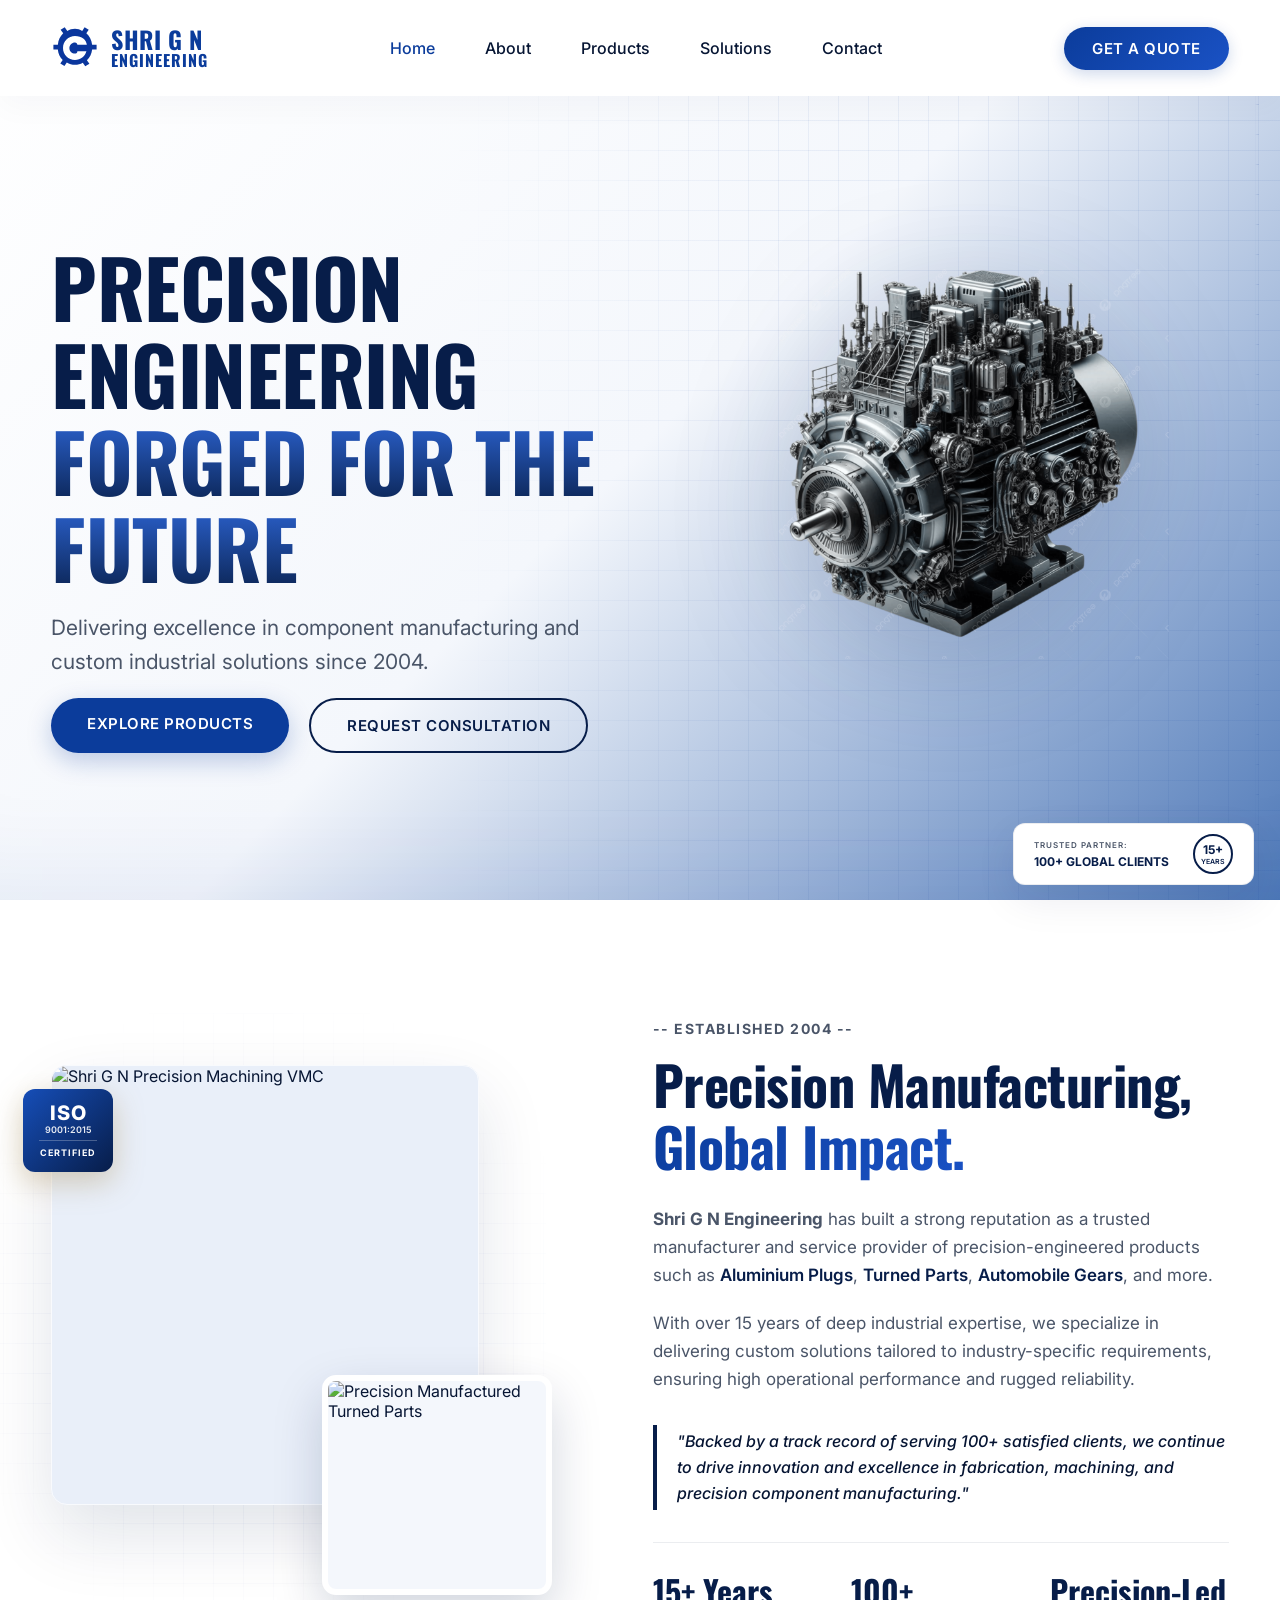
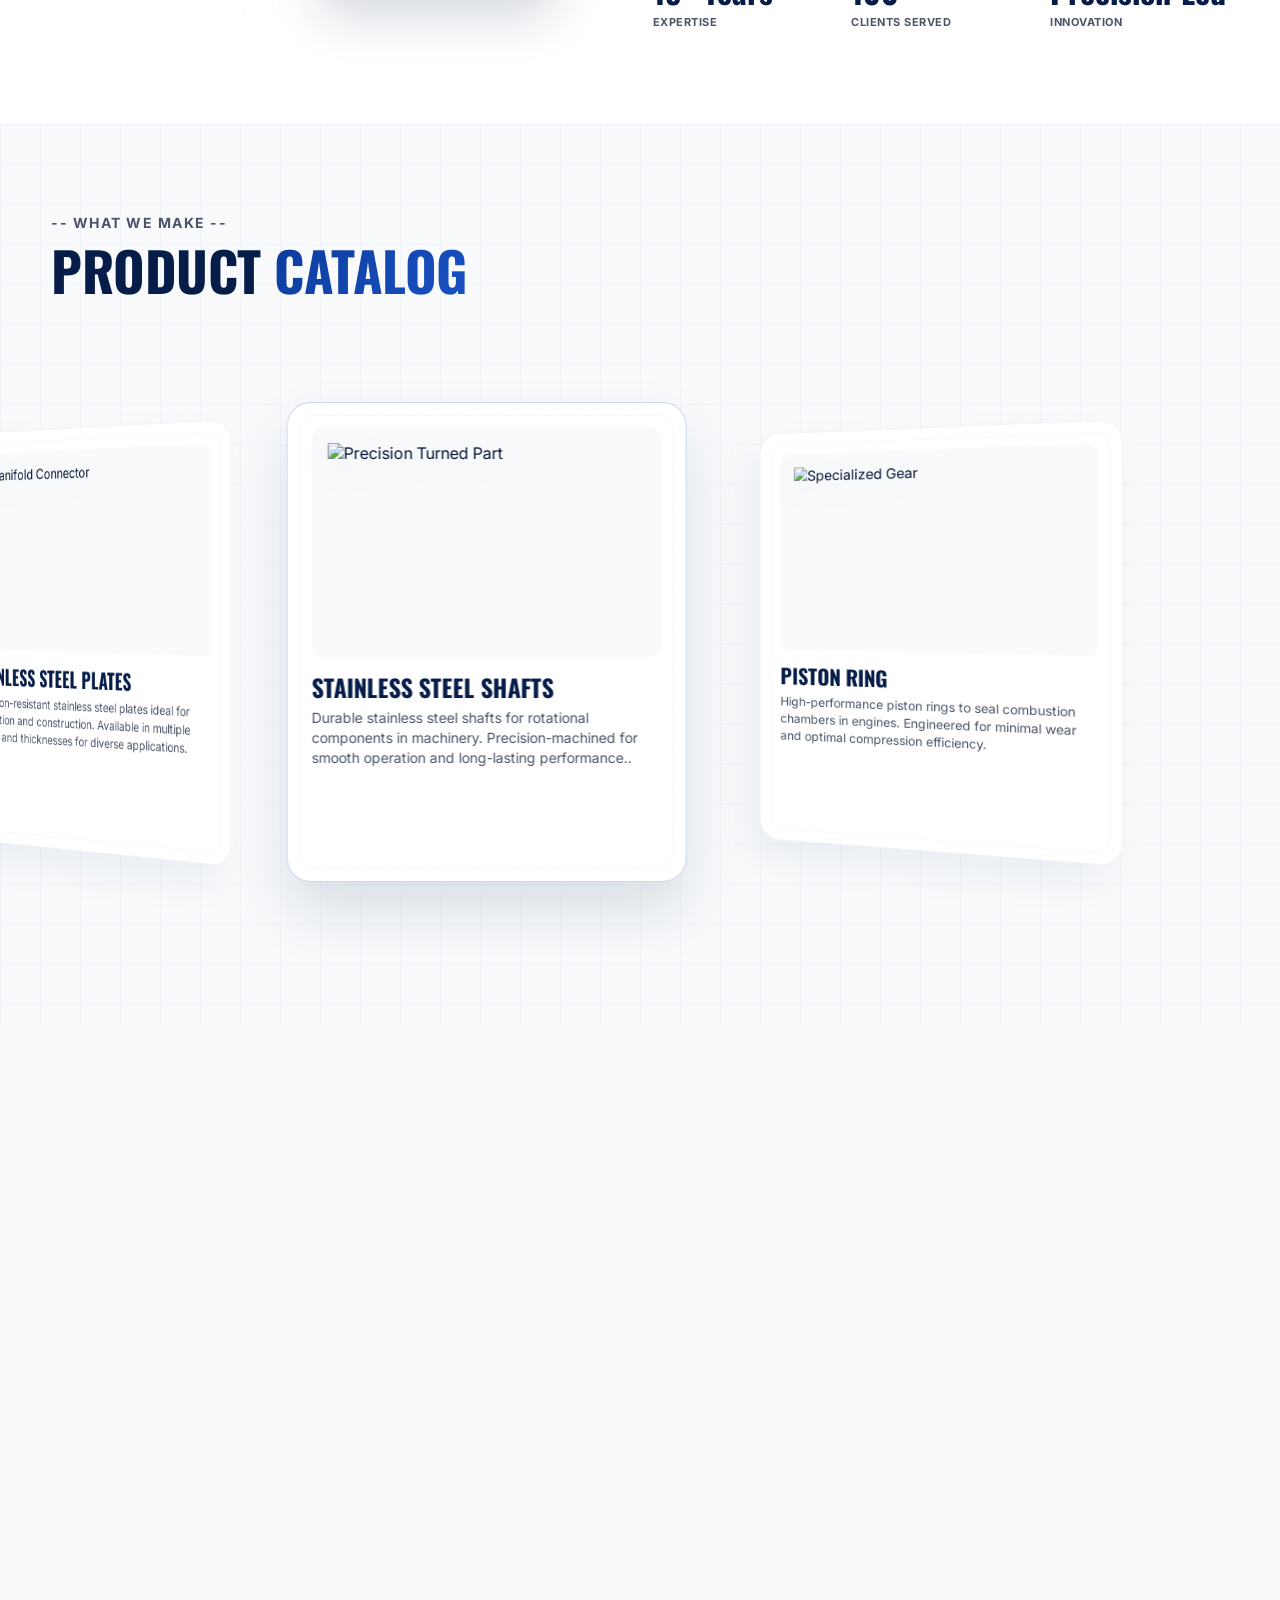
==== index.html @ 71841e55 "First Commit" ====
<!DOCTYPE html>
<html lang="en">
<head>
    <meta charset="UTF-8">
    <meta name="viewport" content="width=device-width, initial-scale=1.0">
    <title>Shri G N Engineering - Hero Section</title>
    <link rel="preconnect" href="https://fonts.googleapis.com">
    <link rel="preconnect" href="https://fonts.gstatic.com" crossorigin>
    <link href="https://fonts.googleapis.com/css2?family=Inter:wght@400;500;600&family=Oswald:wght@700&display=swap" rel="stylesheet">
    <link rel="stylesheet" href="css/style.css">
</head>
<body>

    <header class="navbar">
        <div class="logo-container">
            <svg class="logo-icon" viewBox="0 0 100 100" fill="none" xmlns="http://www.w3.org/2000/svg">
                <path d="M50 10C55.3 10 60.5 11.6 65 14.5L70 7L78.6 12L73.6 19.5C80.2 25.5 84.5 33.7 85.7 43H95V53H85.7C84.8 61.8 80.9 69.7 74.8 75.7L80 83L71.4 88L66.2 80.7C61.4 83.5 55.8 85 50 85C43.8 85 37.9 83.3 32.9 80.2L28 87.5L19.4 82.5L24.3 75.2C18.5 69.3 14.9 61.5 14.3 53H5V43H14.3C15.2 33.9 19.1 25.7 25.4 19.5L20 12L28.6 7L34 14.5C38.7 11.6 44.2 10 50 10ZM50 25C36.2 25 25 36.2 25 50C25 63.8 36.2 75 50 75C61.5 75 71.1 67.2 73.8 56.7H55C55 59.5 52.8 61.7 50 61.7C43.5 61.7 38.3 56.5 38.3 50C38.3 43.5 43.5 38.3 50 38.3C52.8 38.3 55 40.5 55 43.3H74.7C73.4 33 64.6 25 50 25Z" fill="#0A369D"/>
            </svg>
            <div class="logo-text">
                <span class="company-name">SHRI G N</span>
                <span class="company-sub">ENGINEERING</span>
            </div>
        </div>
        <nav class="nav-links">
            <a href="#" class="active">Home</a>
            <a href="#">About</a>
            <a href="#">Products</a>
            <a href="#">Solutions</a>
            <a href="#">Contact</a>
        </nav>
        <a href="#" class="btn-quote">GET A QUOTE</a>
    </header>

    <main class="hero-container">
        <div class="blueprint-bg"></div>

        <div class="hero-content">
            <div class="hero-text-block">
                <h1 class="hero-title">PRECISION ENGINEERING <span>FORGED FOR THE FUTURE</span></h1>
                <p class="hero-subtitle">Delivering excellence in component manufacturing and custom industrial solutions since 2004.</p>
                
                <div class="cta-group">
                    <a href="#" class="btn-primary">EXPLORE PRODUCTS</a>
                    <a href="#" class="btn-secondary">REQUEST CONSULTATION</a>
                </div>
            </div>

            <div class="hero-image-block">
               <div class="blueprint-grid-layer"></div>
               <img src="img/hero3.png" alt="Precision Engineering Component" class="component-img">
            </div>
        </div>

        <div class="trust-badge">
            <div class="badge-text">
                <span class="badge-label">TRUSTED PARTNER:</span>
                <span class="badge-headline">100+ GLOBAL CLIENTS</span>
            </div>
            <div class="badge-seal">
                <span class="years-num">15+</span>
                <span class="years-label">YEARS</span>
            </div>
        </div>
    </main>

<!-- ==========================About Section===================================== -->

    <section id="about" class="about-section">
    <div class="about-container">
        
        <div class="about-image-column">
            <div class="about-blueprint-trace"></div>
            
            <div class="main-about-frame">
                <img src="img/about-main.jpg" alt="Shri G N Precision Machining VMC" class="about-img-primary">
                
                <div class="iso-gold-badge">
                    <div class="iso-seal">
                        <span class="iso-title">ISO</span>
                        <span class="iso-spec">9001:2015</span>
                    </div>
                    <p class="iso-status">CERTIFIED</p>
                </div>
            </div>
            
            <div class="secondary-about-frame">
                <img src="img/about2.jpg" alt="Precision Manufactured Turned Parts" class="about-img-secondary">
            </div>
        </div>

        <div class="about-text-column">
            <span class="about-pre-heading">-- ESTABLISHED 2004 --</span>
            
            <h2 class="about-heading">
                Precision Manufacturing, <br><span>Global Impact.</span>
            </h2>
            
            <p class="about-paragraph">
                <strong>Shri G N Engineering</strong> has built a strong reputation as a trusted manufacturer and service provider of precision-engineered products such as <span class="highlight-text">Aluminium Plugs</span>, <span class="highlight-text">Turned Parts</span>, <span class="highlight-text">Automobile Gears</span>, and more.
            </p>
            
            <p class="about-paragraph">
                With over 15 years of deep industrial expertise, we specialize in delivering custom solutions tailored to industry-specific requirements, ensuring high operational performance and rugged reliability.
            </p>
            
            <div class="about-quote-box">
                <p>"Backed by a track record of serving 100+ satisfied clients, we continue to drive innovation and excellence in fabrication, machining, and precision component manufacturing."</p>
            </div>
            
            <div class="about-metrics-grid">
                <div class="metric-item">
                    <span class="metric-number">15+ Years</span>
                    <span class="metric-label">EXPERTISE</span>
                </div>
                <div class="metric-item">
                    <span class="metric-number">100+</span>
                    <span class="metric-label">CLIENTS SERVED</span>
                </div>
                <div class="metric-item">
                    <span class="metric-number">Precision-Led</span>
                    <span class="metric-label">INNOVATION</span>
                </div>
            </div>
        </div>

    </div>
</section>

<!-- =======================product Section============================= -->
<section id="products" class="products-scroll-wrapper">
    <div class="products-header-container">
        <span class="prod-pre-heading">-- WHAT WE MAKE --</span>
        <h2 class="prod-main-heading">PRODUCT <span>CATALOG</span></h2>
    </div>

    <div class="sticky-viewport">
        <div class="products-bg-blueprint"></div>

        <div class="horizontal-scroll-track">
            
            <div class="product-3d-card active-focus">
                <div class="card-inner-frame">
                    <div class="blueprint-spec-lines"></div>
                    <div class="product-image-box">
                        <img src="img/industrial-nuts.jpg" alt="Aluminium Plug">
                    </div>
                    <div class="product-info-box">
                        <h3>INDUSTRIAL NUTS</h3>
                        <p class="product-desc">High-strength industrial nuts designed for secure fastening in heavy machinery and construction applications. Available in various sizes and materials for optimal performance.</p>
                    </div>
                </div>
            </div>

            <div class="product-3d-card">
                <div class="card-inner-frame">
                    <div class="blueprint-spec-lines"></div>
                    <div class="product-image-box">
                        <img src="img/TCV.png" alt="Turned Valve Seat">
                    </div>
                    <div class="product-info-box">
                        <h3>THROTTLING CONTROL</h3>
                        <p class="product-desc">Precision-engineered hydraulic valves for accurate flow control in industrial systems. Ensures efficient throttling and reliable operation under high pressure.</p>
                      
                    </div>
                </div>
            </div>

            <div class="product-3d-card">
                <div class="card-inner-frame">
                    <div class="blueprint-spec-lines"></div>
                    <div class="product-image-box">
                        <img src="img/solenoid-valve.png" alt="Automobile Gears">
                    </div>
                    <div class="product-info-box">
                        <h3>SOlENOID VALVE</h3>
                        <p class="product-desc">Electrically operated solenoid valves for automated control of fluid flow. Compact design with fast response time for various industrial automation needs.</p>
                     
                    </div>
                </div>
            </div>

            <div class="product-3d-card">
                <div class="card-inner-frame">
                    <div class="blueprint-spec-lines"></div>
                    <div class="product-image-box">
                        <img src="imG/stainless-steel.webp" alt="Manifold Connector">
                    </div>
                    <div class="product-info-box">
                        <h3>STAINLESS STEEL PLATES</h3>
                        <p class="product-desc">Corrosion-resistant stainless steel plates ideal for fabrication and construction. Available in multiple grades and thicknesses for diverse applications.</p>
                      
                    </div>
                </div>
            </div>

            <div class="product-3d-card">
                <div class="card-inner-frame">
                    <div class="blueprint-spec-lines"></div>
                    <div class="product-image-box">
                        <img src="imG/stainless-steel-shafts.png" alt="Precision Turned Part">
                    </div>
                    <div class="product-info-box">
                        <h3>STAINLESS STEEL SHAFTS</h3>
                        <p class="product-desc">Durable stainless steel shafts for rotational components in machinery. Precision-machined for smooth operation and long-lasting performance..</p>
                        
                    </div>
                </div>
            </div>

            <div class="product-3d-card">
                <div class="card-inner-frame">
                    <div class="blueprint-spec-lines"></div>
                    <div class="product-image-box">
                        <img src="imG/piston-piston-ring.png" alt="Specialized Gear">
                    </div>
                    <div class="product-info-box">
                        <h3>PISTON RING</h3>
                        <p class="product-desc">High-performance piston rings to seal combustion chambers in engines. Engineered for minimal wear and optimal compression efficiency.</p>
                       
                    </div>
                </div>
            </div>

        </div>

    </div>
  
</section>



<script src="js/script.js"></script>
</body>
</html>
---- css/style.css ----
/* --- Global Resets & Variablen --- */
:root {
    --primary-blue: #0B3C9B;
    --hover-blue: #164eb8;
    --dark-navy: #071D49;
    --text-main: #061533;
    --text-muted: #4A5568;
    --bg-white: #FFFFFF;
    --bg-navbar: #d7d5d5;
    --hero-tint: #F8FAFC; /* Added faint color for hero container separation */
    --grid-line: rgba(11, 60, 155, 0.05);
}

* {
    margin: 0;
    padding: 0;
    box-sizing: border-box;
}

body {
    font-family: 'Inter', sans-serif;
    background-color: var(--bg-white);
    color: var(--text-main);
    overflow-x: hidden;
    -webkit-font-smoothing: antialiased;
}

/* --- Navigation Bar --- */
.navbar {
    display: flex;
    justify-content: space-between;
    align-items: center;
    padding: 24px 4%; 
    background-color: var(--bg-white);
    position: fixed;

    top: 0;
    left: 0;
    width: 100%;
    z-index: 1000; 

    transition: all 0.4s cubic-bezier(0.25, 1, 0.5, 1);
    box-shadow: 0 10px 30px rgba(7, 29, 73, 0.03); 
}


/* NEW: The Glassmorphic look that triggers automatically on scroll */
.navbar.scrolled {
    padding: 14px 4%; 
    background-color: rgba(255, 255, 255, 0.75); 
    backdrop-filter: blur(12px) saturate(180%); 
    -webkit-backdrop-filter: blur(12px) saturate(180%); 
    border-bottom: 1px solid rgba(7, 29, 73, 0.07); 
    box-shadow: 0 10px 40px rgba(7, 29, 73, 0.08); 
}

.logo-container {
    display: flex;
    align-items: center;
    gap: 12px;
}

.logo-icon {
    width: 48px;
    height: 48px;
}

.logo-text {
    display: flex;
    flex-direction: column;
    font-family: 'Oswald', sans-serif;
    line-height: 1.1;
}

.company-name {
    font-size: 24px;
    font-weight: 700;
    color: var(--primary-blue);
    letter-spacing: 0.5px;
}

.company-sub {
    font-size: 16px;
    font-weight: 700;
    color: var(--primary-blue);
    letter-spacing: 1px;
}

.nav-links {
    display: flex;
    gap: 50px;
}

.nav-links a {
    text-decoration: none;
    color: var(--text-main);
    font-weight: 500;
    font-size: 16px;
    transition: color 0.2s ease;

}

.nav-links a:hover, .nav-links a.active {
    color: var(--primary-blue);
}

.btn-quote {
    background: linear-gradient(135deg, var(--primary-blue) 0%, #1A52C5 100%);
    color: white;
    text-decoration: none;
    padding: 12px 28px;
    border-radius: 25px;
    font-weight: 600;
    font-size: 15px;
    letter-spacing: 0.5px;
    box-shadow: 0 4px 15px rgba(11, 60, 155, 0.2);
    transition: all 0.3s ease;
}

.btn-quote:hover {
    transform: translateY(-2px);
    box-shadow: 0 6px 20px rgba(11, 60, 155, 0.3);
}

/* ================================================================================== */


/* --- Hero Layout Container Correction --- */
.hero-container {
    position: relative;
    min-height: 100vh;
    display: flex;
    align-items: center;
    /* CHANGED: Added top padding equal to the navbar's height so your text content doesn't get hidden behind it */
    padding: 96px 3% 80px 4%;
    
    background: linear-gradient(135deg, 
        #FFFFFF 0%,     
        #F4F7FC 50%,    
        #05419bb3 100%,
        #0b2853f3 100%     
    );
    
    box-shadow: inset 0 -120px 100px -100px rgba(11, 60, 155, 0.08); 
  
}
.blueprint-bg {
    position: absolute;
    top: 0;
    right: 0;
    width: 65%; /* Increased grid structure reach from the right side */
    height: 100%;
    background-size: 30px 30px;
    background-image: 
        linear-gradient(to right, rgba(11, 60, 155, 0.06) 1px, transparent 1px),
        linear-gradient(to bottom, rgba(11, 60, 155, 0.06) 1px, transparent 1px);
    mask-image: linear-gradient(to left, rgba(0,0,0,1) 60%, rgba(0,0,0,0) 100%);
    -webkit-mask-image: linear-gradient(to left, rgba(0,0,0,1) 60%, rgba(0,0,0,0) 100%);
    z-index: 1;
}

.hero-content {
    display: grid;
    grid-template-columns: 1.15fr 0.85fr;
    align-items: center;
    gap: 20px;
    width: 100%;
    position: relative;
    z-index: 2;
}

/* --- Left Side Text Content Styles --- */
.hero-text-block {
    max-width: 1100px;
}

.hero-title {
    font-family: 'Oswald', sans-serif;
    font-size: 80px; 
    font-weight: 700;
    line-height: 1.09;
    color: var(--dark-navy);
     margin-top: 80px;
    letter-spacing: -0.5px;
}

/* Gradient effect span for H1 styling */
.hero-title span {
    background: linear-gradient(180deg, #295dc5 20%, #061b41 100%);
    -webkit-background-clip: text;
    -webkit-text-fill-color: transparent;
    background-clip: text;
}

.hero-subtitle {
    font-size: 21px;
    line-height: 1.6;
    color: var(--text-muted);
    margin-top: 20px;
     margin-bottom: 20px;
    max-width: 560px;
}

.cta-group {
    display: flex;
    gap: 20px;
}

.btn-primary {
    background-color: var(--primary-blue);
    color: white;
    text-decoration: none;
    padding: 16px 36px;
    border-radius: 30px;
    font-weight: 600;
    font-size: 15px;
    letter-spacing: 0.5px;
    box-shadow: 0 8px 25px rgba(11, 60, 155, 0.25);
    transition: all 0.2s ease;
}

.btn-primary:hover {
    background-color: var(--hover-blue);
    transform: translateY(-2px);
}

.btn-secondary {
    background-color: transparent;
    color: var(--dark-navy);
    text-decoration: none;
    padding: 16px 36px;
    border: 2px solid var(--dark-navy);
    border-radius: 30px;
    font-weight: 600;
    font-size: 15px;
    letter-spacing: 0.5px;
    transition: all 0.2s ease;
}

.btn-secondary:hover {
    background-color: var(--dark-navy);
    color: white;
}

/* --- Hero Image Block Context --- */
.hero-image-block {
    position: relative;
    display: flex;
    justify-content: center;
    align-items: center;
    width: 90%;
    height: 100%;
}

/* --- The Technical Grid Behind The Image --- */
.blueprint-grid-layer {
    position: absolute;
    top: -15%; 
    right: -15%;
    width: 1%; /* Increased grid size dimension from the right */
    height: 130%;
    z-index: 1;
    
    background-size: 30px 30px;
    background-image: 
        linear-gradient(to right, rgba(11, 60, 155, 0.11) 1px, transparent 1px),
        linear-gradient(to bottom, rgba(11, 60, 155, 0.11) 1px, transparent 1px);
        
    mask-image: linear-gradient(to left, rgba(0, 0, 0, 1) 35%, rgba(0, 0, 0, 0) 100%);
    -webkit-mask-image: linear-gradient(to left, rgba(0, 0, 0, 1) 35%, rgba(0, 0, 0, 0) 100%);
    
    pointer-events: none;
}

/* --- The Component Image Sitting on Top --- */
.component-img {
    position: relative;
    z-index: 2; 
    max-width: 90%; /* Increased overall physical size of image component */
    height: auto;
    object-fit: contain;
    filter: drop-shadow(0 25px 60px rgba(7, 29, 73, 0.18)); /* Enhanced elevation shadow */
   
    animation: floatingEngine 6s ease-in-out infinite;
}

/* --- Floating Keyframe Definition --- */
/* --- Floating Keyframe Definition --- */
@keyframes floatingEngine {
    0% {
        /* Pushes the baseline down slightly (Adjust 25px up or down as needed) */
        transform: translateY(25px); 
        filter: drop-shadow(0 25px 60px rgba(7, 29, 73, 0.18));
    }
    50% {
        /* Subtracts 15px from your new baseline to perfectly maintain the float distance */
        transform: translateY(10px); 
        filter: drop-shadow(0 40px 70px rgba(7, 29, 73, 0.25)); 
    }
    100% {
        /* Returns seamlessly back to your lowered baseline */
        transform: translateY(25px);
        filter: drop-shadow(0 25px 60px rgba(7, 29, 73, 0.18));
    }
}

/* --- Floating Bottom Trust Card --- */
.trust-badge {
    position: absolute;
    bottom: 15px;
    right: 2%; /* Adjusted to match layout baseline padding */
    background-color: var(--bg-white);
    border: 1px solid rgba(7, 29, 73, 0.08);
    border-radius: 12px;
    padding: 10px 20px;
    display: flex;
    align-items: center;
    gap: 24px;
    box-shadow: 0 15px 40px rgba(7, 29, 73, 0.08);
    z-index: 3;
}

.badge-text {
    display: flex;
    flex-direction: column;
}

.badge-label {
    font-size: 8px;
    font-weight: 600;
    color: var(--text-muted);
    letter-spacing: 1px;
}

.badge-headline {
    font-size: 12px;
    font-weight: 700;
    color: var(--dark-navy);
    margin-top: 4px;
}

.badge-seal {
    border: 2px solid var(--dark-navy);
    border-radius: 50%;
    width: 40px;
    height: 40px;
    display: flex;
    flex-direction: column;
    justify-content: center;
    align-items: center;
    line-height: 1;
}

.years-num {
    font-size: 12px;
    font-weight: 700;
    color: var(--dark-navy);
}

.years-label {
    font-size: 7px;
    font-weight: 600;
    color: var(--dark-navy);
    margin-top: 2px;
}

/* --- Responsive Adjustments for Mobile & Tablets --- */
@media (max-width: 1140px) {
    .hero-title {
        font-size: 58px;
    }
}

@media (max-width: 1024px) {
    .hero-content {
        grid-template-columns: 1fr;
        text-align: center;
        gap: 60px;
    }
    .blueprint-bg {
        width: 100%;
        mask-image: radial-gradient(circle, rgba(0,0,0,0.4) 0%, rgba(0,0,0,0) 70%);
    }
    .blueprint-grid-layer {
        width: 100%;
        right: 0;
        mask-image: radial-gradient(circle, rgba(0,0,0,0.4) 0%, rgba(0,0,0,0) 70%);
        -webkit-mask-image: radial-gradient(circle, rgba(0,0,0,0.4) 0%, rgba(0,0,0,0) 70%);
    }
    .hero-text-block {
        margin: 0 auto;
    }
    .hero-subtitle {
        margin: 0 auto 40px auto;
    }
    .cta-group {
        justify-content: center;
    }
    .trust-badge {
        position: relative;
        right: auto;
        bottom: auto;
        margin: 40px auto 0 auto;
        width: max-content;
    }
    .navbar {
        flex-direction: column;
        gap: 20px;
    }
}

@media (max-width: 600px) {
    .hero-title {
        font-size: 42px;
    }
    .cta-group {
        flex-direction: column;
        width: 100%;
    }
    .btn-primary, .btn-secondary {
        width: 100%;
        text-align: center;
    }
}

/* ================================================================================== */
/* --- About Us Section Styles --- */
/* ================================================================================== */

.about-section {
    position: relative;
    width: 100%;
    padding: 120px 0;
    background-color: var(--bg-white);
    overflow: hidden;
}

.about-container {
    display: grid;
    grid-template-columns: 0.95fr 1.05fr; /* Split layout balancing text vs image cluster */
    align-items: center;
    gap: 80px;
    max-width: 1400px;
    margin: 0 auto;
    padding: 0 4%;
}

/* --- Left Column Layout: Images --- */
.about-image-column {
    position: relative;
    width: 100%;
    height: 520px; /* Locks bounding grid box dimensions */
    display: flex;
    align-items: flex-start;
}

/* Background Wireframe Element behind images */
.about-blueprint-trace {
    position: absolute;
    top: -10%;
    left: -15%;
    width: 110%;
    height: 120%;
    background-size: 30px 30px;
    background-image: 
        linear-gradient(to right, rgba(11, 60, 155, 0.04) 1px, transparent 1px),
        linear-gradient(to bottom, rgba(11, 60, 155, 0.04) 1px, transparent 1px);
    mask-image: radial-gradient(circle at center, rgba(0,0,0,1) 40%, rgba(0,0,0,0) 80%);
    -webkit-mask-image: radial-gradient(circle at center, rgba(0,0,0,1) 40%, rgba(0,0,0,0) 80%);
    z-index: 1;
    pointer-events: none;
}

/* Primary Main Image Frame */
.main-about-frame {
    position: relative;
    width: 82%;
    height: 440px;
    border-radius: 16px;
    overflow: visible; /* Allows badge to clip cleanly outward */
    box-shadow: 0 30px 70px rgba(7, 29, 73, 0.12);
    z-index: 3;
    background-color: #E9EFF9;
}

.about-img-primary {
    width: 100%;
    height: 100%;
    object-fit: cover;
    border-radius: 16px;
    border: 1px solid rgba(255, 255, 255, 0.7);
    display: block;
}

/* Secondary Overlapping Small Frame */
.secondary-about-frame {
    position: absolute;
    bottom: -10px;
    right: 4%;
    width: 44%;
    height: 220px;
    border-radius: 14px;
    background-color: #F4F7FC;
    box-shadow: 0 20px 50px rgba(7, 29, 73, 0.18);
    border: 6px solid var(--bg-white); /* White premium spacing margin ring border */
    z-index: 4;
    transition: transform 0.4s ease;
}

.secondary-about-frame:hover {
    transform: translateY(-5px);
}

.about-img-secondary {
    width: 100%;
    height: 100%;
    object-fit: cover;
    border-radius: 8px;
    display: block;
}

/* Floating Gold ISO Badge Style */
.iso-gold-badge {
    position: absolute;
    top: 24px;
    left: -28px; /* Clips outside left image border edge */
    background: linear-gradient(135deg, var(--hover-blue) 0%, var(--dark-navy) 100%); /* Metallic industrial gold setup */
    color: white;
    padding: 14px 16px;
    border-radius: 12px;
    box-shadow: 0 10px 30px rgba(158, 125, 59, 0.35);
    text-align: center;
    z-index: 5;
    min-width: 90px;
}

.iso-seal {
    display: flex;
    flex-direction: column;
    align-items: center;
    line-height: 1;
    border-bottom: 1px solid rgba(255, 255, 255, 0.25);
    padding-bottom: 6px;
    margin-bottom: 6px;
}

.iso-title {
    font-size: 20px;
    font-weight: 800;
    letter-spacing: 1px;
}

.iso-spec {
    font-size: 9px;
    font-weight: 600;
    margin-top: 2px;
    opacity: 0.9;
}

.iso-status {
    font-size: 9px;
    font-weight: 700;
    letter-spacing: 1px;
}

/* --- Right Column Layout: Text Content --- */
.about-text-column {
    position: relative;
    z-index: 2;
}

.about-pre-heading {
    display: block;
    font-size: 14px;
    font-weight: 700;
    color: var(--text-muted);
    letter-spacing: 1.5px;
    text-transform: uppercase;
    margin-bottom: 16px;
}

.about-heading {
    font-family: 'Oswald', sans-serif;
    font-size: 54px;
    font-weight: 700;
    line-height: 1.15;
    color: var(--dark-navy);
    margin-bottom: 28px;
    letter-spacing: -0.5px;
}

.about-heading span {
    background: linear-gradient(135deg, var(--primary-blue) 0%, #1A52C5 100%);
    -webkit-background-clip: text;
    -webkit-text-fill-color: transparent;
    background-clip: text;
}

.about-paragraph {
    font-size: 17px;
    line-height: 1.65;
    color: var(--text-muted);
    margin-bottom: 20px;
}

.highlight-text {
    color: var(--dark-navy);
    font-weight: 600;
}

/* Accent Left-Border Quote Box */
.about-quote-box {
    border-left: 4px solid var(--dark-navy); /* Matching gold vertical accent slash lines */
    padding: 4px 0 4px 20px;
    margin: 32px 0;
    max-width: 620px;
}

.about-quote-box p {
    font-size: 16px;
    font-style: italic;
    line-height: 1.6;
    color: var(--text-main);
    font-weight: 500;
}

/* Lower Metric Cards Row */
.about-metrics-grid {
    display: grid;
    grid-template-columns: repeat(3, 1fr);
    gap: 20px;
    border-top: 1px solid rgba(7, 29, 73, 0.08);
    padding-top: 32px;
    margin-top: 12px;
}

.metric-item {
    display: flex;
    flex-direction: column;
}

.metric-number {
    font-family: 'Oswald', sans-serif;
    font-size: 32px;
    font-weight: 700;
    color: var(--dark-navy);
    line-height: 1;
}

.metric-label {
    font-size: 11px;
    font-weight: 700;
    color: var(--text-muted);
    letter-spacing: 0.5px;
    margin-top: 8px;
}

/* --- Responsive Layout for Tablets/Mobile Devices --- */
@media (max-width: 1024px) {
    .about-section {
        padding: 80px 0;
    }
    
    .about-container {
        grid-template-columns: 1fr; /* Collapses into stack column track */
        gap: 60px;
    }
    
    .about-image-column {
        height: 460px;
        max-width: 600px;
        margin: 0 auto;
    }
    
    .main-about-frame {
        height: 380px;
    }
    
    .secondary-about-frame {
        height: 180px;
        bottom: 0;
    }
    
    .about-heading {
        font-size: 44px;
    }
    
    .about-quote-box {
        max-width: 100%;
    }
}

@media (max-width: 600px) {
    .about-image-column {
        height: 340px;
    }
    
    .main-about-frame {
        height: 280px;
        width: 85%;
    }
    
    .secondary-about-frame {
        height: 130px;
        width: 46%;
    }
    
    .iso-gold-badge {
        left: -10px;
        padding: 8px 10px;
        min-width: 75px;
    }
    
    .iso-title { font-size: 16px; }
    
    .about-heading {
        font-size: 34px;
    }
    
    .about-metrics-grid {
        grid-template-columns: 1fr; /* Metric text items go single line list stacked */
        gap: 24px;
    }
}


/* ================================================================================== */
/* --- 3D Panoramic Products Section (FIXED HEADING, TAIL & BUTTON) --- */
/* ================================================================================== */

.products-scroll-wrapper {
    position: relative;
    width: 100%;
    height: 250vh; /* Controlled length for smooth horizontal slide */
    background-color: #F8FAFC;
    margin-top: -25px;
    padding-bottom: 60px; /* Space for bottom button */
    display: flex;
    flex-direction: column;
}

/* Sticky viewport handles the unified vertical screen lock */
.sticky-viewport {
    position: sticky;
    top: 0;
    width: 100%;
    height: 100vh;
    display: flex;
    align-items: center; /* FIXED: Automatically centers track vertically */
    overflow: hidden;
    perspective: 1200px;
}

/* Header Container stays fixed in place while cards glide underneath */
.products-header-container {
    position: absolute;
    top: 10vh;
    left: 4%;
    z-index: 10;
    pointer-events: none;
}

.prod-pre-heading {
    display: block;
    font-size: 14px;
    font-weight: 700;
    color: var(--text-muted);
    letter-spacing: 1.5px;
    text-transform: uppercase;
    margin-bottom: 8px; /* Balanced spacing */
}

.prod-main-heading {
    font-family: 'Oswald', sans-serif;
    font-size: 54px;
    font-weight: 700;
    line-height: 1.15;
    color: var(--dark-navy);
    margin-bottom: 8px; /* Balanced spacing */
    letter-spacing: -0.5px;
}

.prod-main-heading span {
    background: linear-gradient(135deg, var(--primary-blue) 0%, #1A52C5 100%);
    -webkit-background-clip: text;
    -webkit-text-fill-color: transparent;
    background-clip: text;
}

.prod-sub-heading {
    font-size: 16px;
    color: var(--text-muted);
    line-height: 1.5;
    max-width: 600px; 
    font-weight: 400;
    opacity: 0.9;
    margin: 0; /* FIXED: Removed the 250px margin breakdown */
}

.products-bg-blueprint {
    position: absolute;
    inset: 0;
    background-size: 40px 40px;
    background-image: 
        linear-gradient(to right, rgba(11, 60, 155, 0.03) 1px, transparent 1px),
        linear-gradient(to bottom, rgba(11, 60, 155, 0.03) 1px, transparent 1px);
    z-index: 1;
    pointer-events: none;
}

/* Horizontal Track Setup */
.horizontal-scroll-track {
    display: flex;
    gap: 40px; 
    padding-left: 4%; 
    padding-right: 4%; 
    width: max-content;
    align-items: center;
    height: 520px;
    margin-top: 15vh; /* Shifts track beautifully below the sticky headers */
    z-index: 5;
    transform-style: preserve-3d;
}

/* Card Geometry Profiles */
.product-3d-card {
    position: relative;
    width: 400px; 
    height: 480px;
    flex-shrink: 0;
    background: #FFFFFF;
    border-radius: 24px;
    box-shadow: -15px 20px 45px rgba(7, 29, 73, 0.06);
    border: 1px solid rgba(7, 29, 73, 0.05);
    transform-style: preserve-3d;
    transform: rotateY(-20deg) scale(0.92) translateZ(-50px);
    transition: transform 0.4s cubic-bezier(0.25, 1, 0.5, 1), box-shadow 0.4s ease, border-color 0.4s ease;
    margin: 0; /* FIXED: Removed layout breaking margins */
}

.product-3d-card:hover,
.product-3d-card.active-focus {
    transform: rotateY(0deg) scale(1) translateZ(0px);
    box-shadow: 0 30px 60px rgba(7, 29, 73, 0.12);
    border-color: rgba(11, 60, 155, 0.2);
}

.card-inner-frame {
    position: relative;
    width: 100%;
    height: 100%;
    padding: 24px; 
    display: flex;
    flex-direction: column;
    justify-content: flex-start; 
    gap: 16px; 
    overflow: hidden;
}

.blueprint-spec-lines {
    position: absolute;
    inset: 12px;
    border: 1px dashed rgba(11, 60, 155, 0.06);
    border-radius: 14px;
    pointer-events: none;
    z-index: 1;
}

.product-image-box {
    width: 100%;
    height: 230px; 
    display: flex;
    justify-content: center;
    align-items: center;
    background-color: #F8FAFC; 
    border-radius: 12px;
    padding: 16px;
}

.product-image-box img {
    width: 100%;
    height: 100%;
    object-fit: contain; 
    filter: drop-shadow(0 10px 20px rgba(7, 29, 73, 0.06));
}

.product-info-box {
    display: flex;
    flex-direction: column;
}

.product-info-box h3 {
    font-family: 'Oswald', sans-serif;
    font-size: 24px;
    font-weight: 700;
    color: var(--dark-navy);
    line-height: 1.2;
    margin-bottom: 6px;
}

.product-desc {
    font-size: 14px;
    color: var(--text-muted);
    line-height: 1.45;
    margin: 0;
    display: -webkit-box;
    -webkit-line-clamp: 4;
    -webkit-box-orient: vertical;
    overflow: hidden;
    text-overflow: ellipsis;
}

/* --- NEW: Center View More Button Layout --- */
.products-footer-action {
    position: relative;
    width: 100%;
    display: flex;
    justify-content: center;
    align-items: center;
    z-index: 20;
    margin-top: 25; /* Pulls button upward inside viewport flow cleanly */
    padding-bottom: 40px;
}

.view-catalog-btn {
    display: inline-flex;
    align-items: center;
    gap: 10px;
    background: linear-gradient(135deg, var(--primary-blue) 0%, #1A52C5 100%);
    color: #FFFFFF;
    text-decoration: none;
    font-weight: 600;
    font-size: 15px;
    padding: 14px 32px;
    border-radius: 50px;
    box-shadow: 0 10px 25px rgba(11, 60, 155, 0.2);
    transition: transform 0.3s ease, box-shadow 0.3s ease;
}

.view-catalog-btn:hover {
    transform: translateY(-3px);
    box-shadow: 0 15px 30px rgba(11, 60, 155, 0.3);
    color: #FFFFFF;
}

.view-catalog-btn svg {
    transition: transform 0.3s ease;
}

.view-catalog-btn:hover svg {
    transform: translateX(4px); /* Arrows glides on hover */
}

/* --- Responsive Fallbacks --- */
@media (max-width: 1024px) {
    .products-scroll-wrapper { height: auto; padding: 60px 0; }
    .sticky-viewport { height: auto; overflow: visible; padding: 0; perspective: none; }
    .products-header-container { position: relative; top: auto; left: auto; padding: 0 4%; margin-bottom: 30px; }
    .prod-main-heading { font-size: 38px; }
    .prod-sub-heading { font-size: 14.5px; }
    .horizontal-scroll-track { 
        flex-direction: column; 
        width: 100%; 
        height: auto; 
        padding: 0 4%; 
        gap: 30px;
        margin-top: 0;
        transform: none !important;
    }
    .product-3d-card { 
        width: 100%; 
        max-width: 500px; 
        transform: none !important; 
    }
    .products-footer-action { margin-top: 40px; padding-bottom: 0; }
}
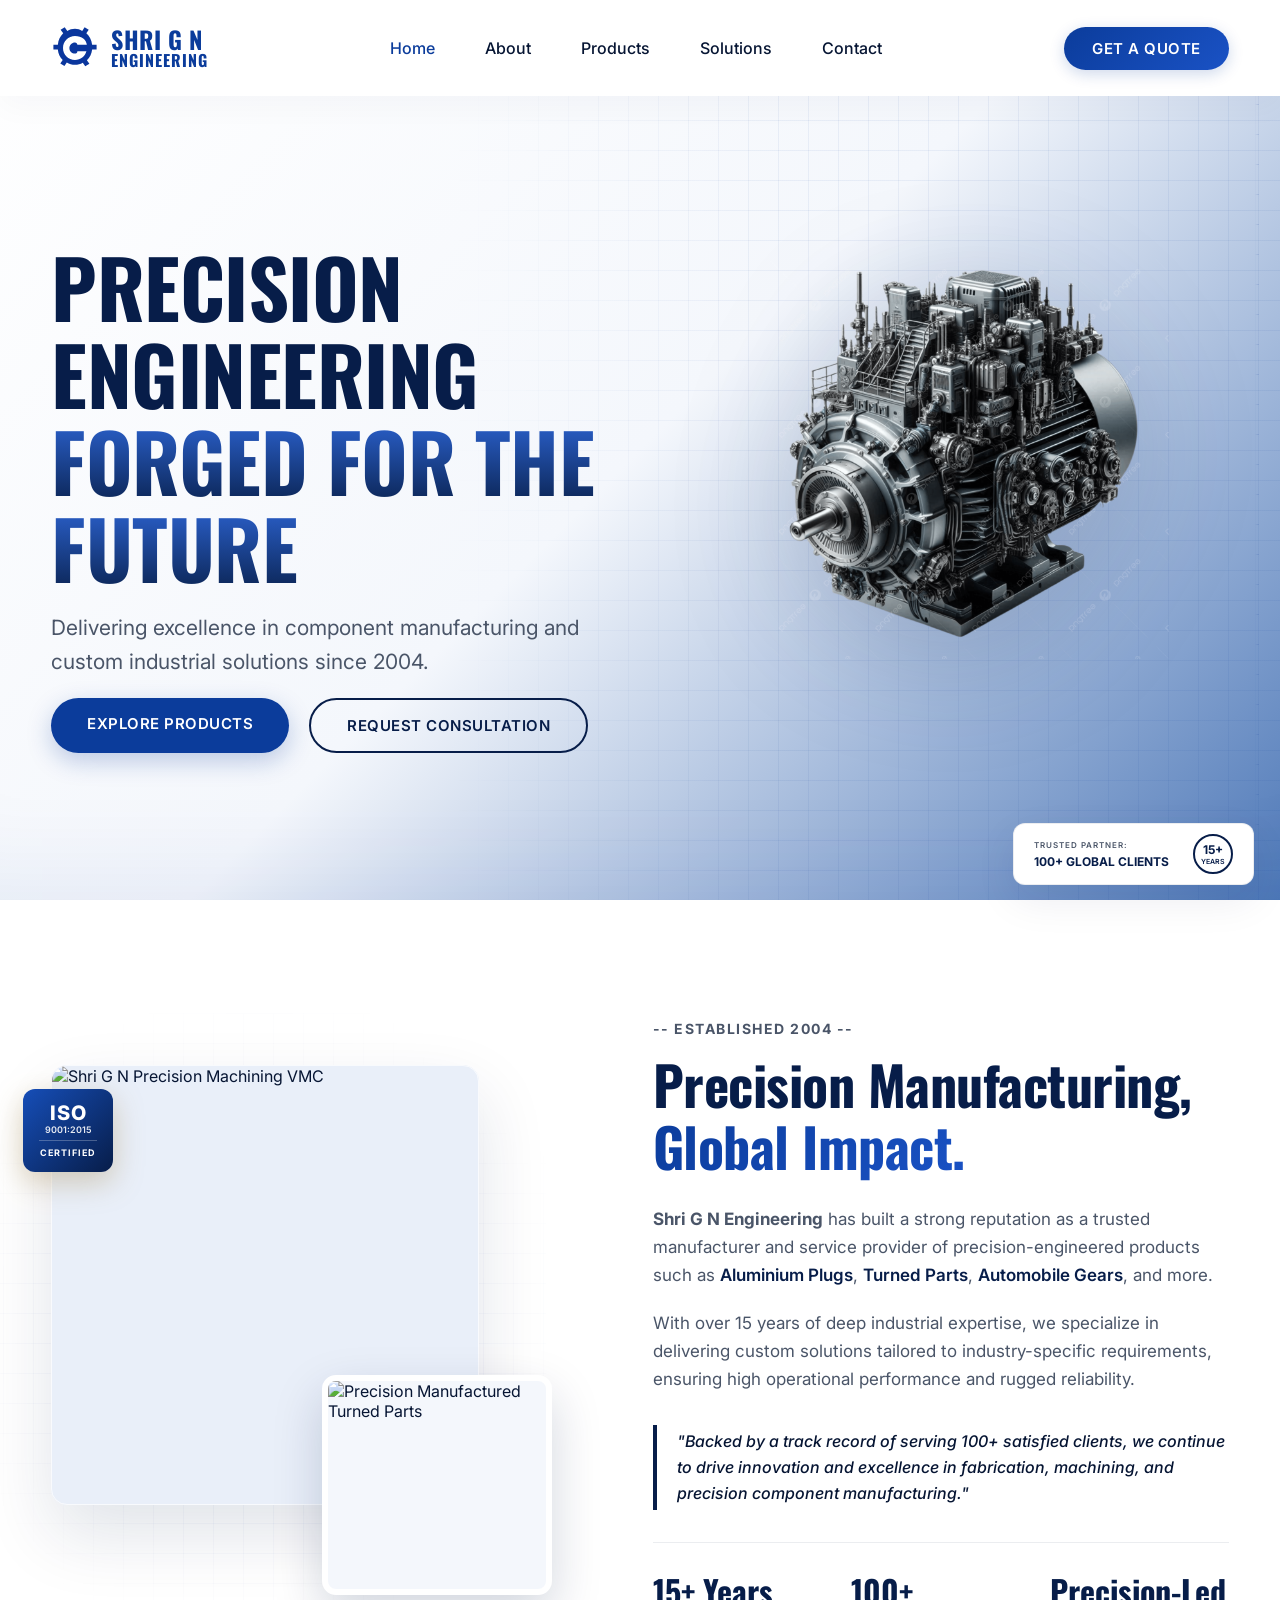
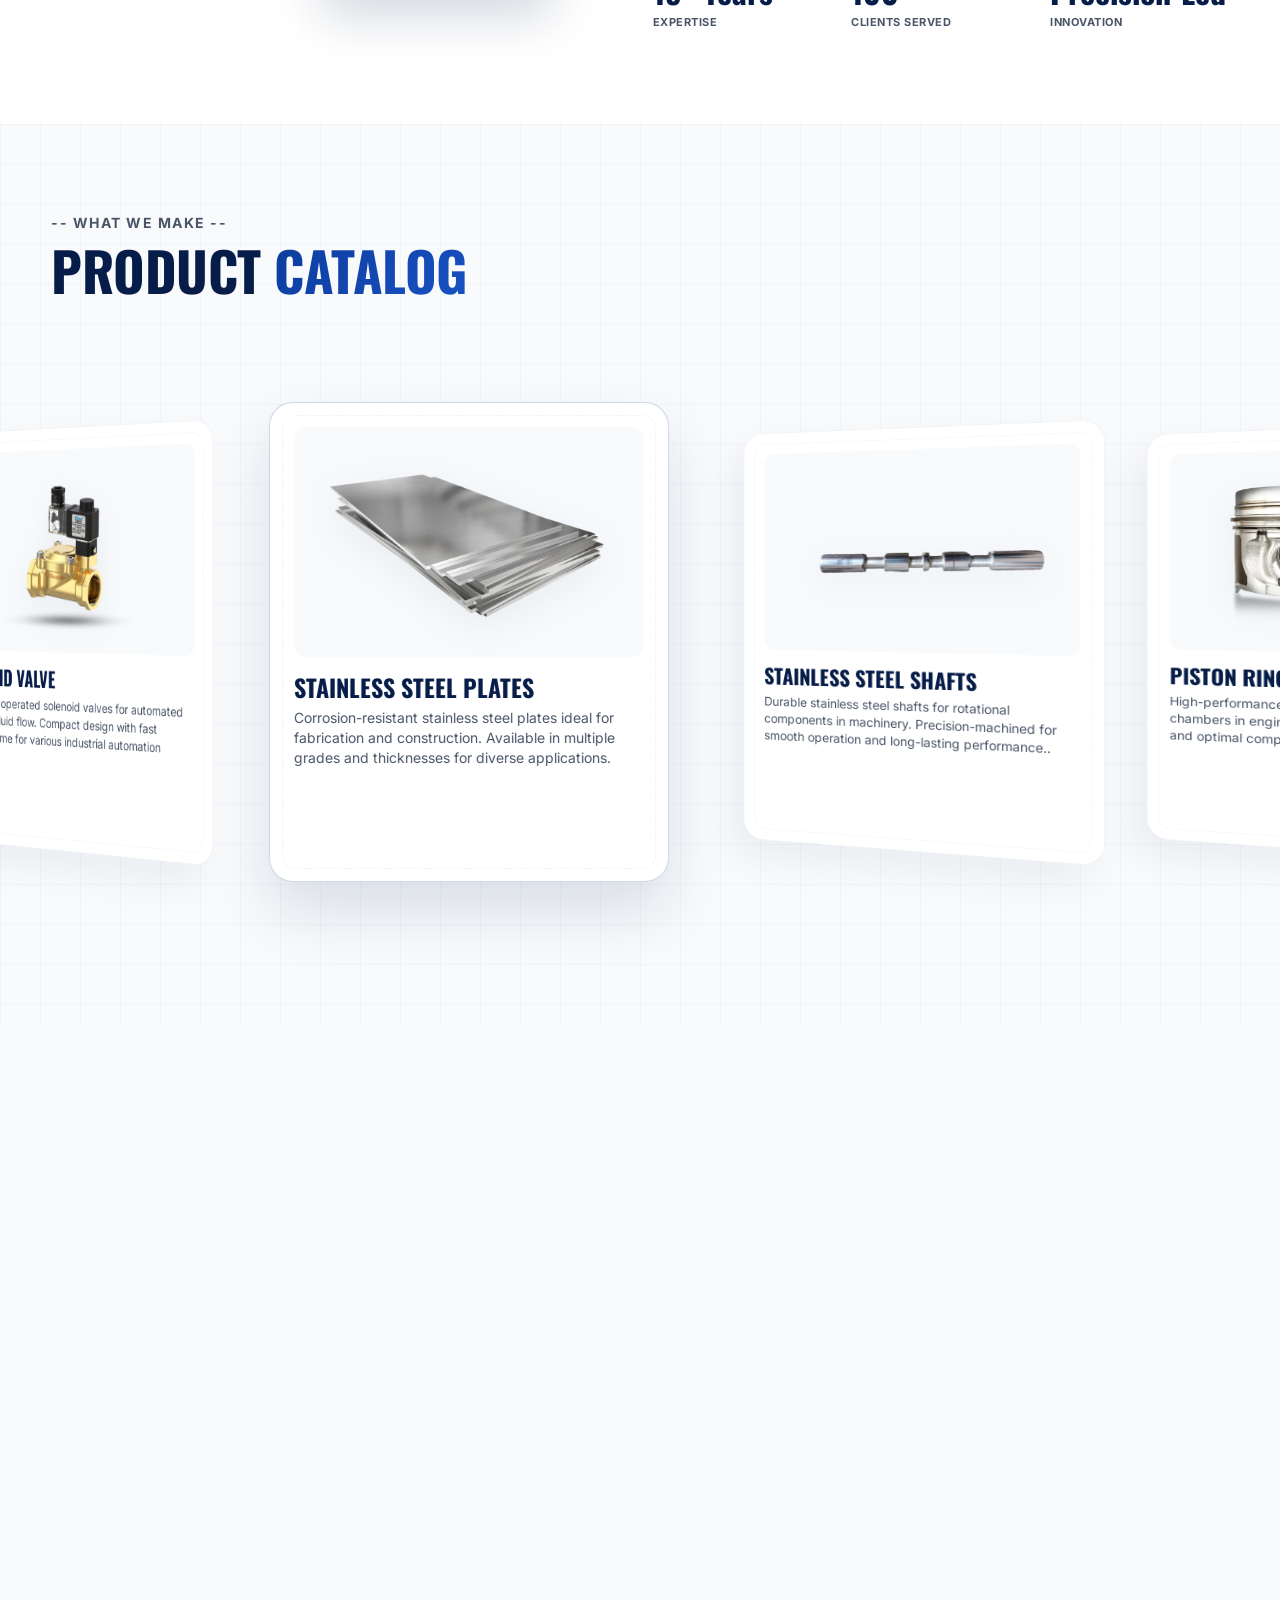
==== commit 35b5af73: "fixxed img folder name" ====
--- a/index.html
+++ b/index.html
@@ -183,7 +183,7 @@
                 <div class="card-inner-frame">
                     <div class="blueprint-spec-lines"></div>
                     <div class="product-image-box">
-                        <img src="imG/stainless-steel.webp" alt="Manifold Connector">
+                        <img src="img/stainless-steel.webp" alt="Manifold Connector">
                     </div>
                     <div class="product-info-box">
                         <h3>STAINLESS STEEL PLATES</h3>
@@ -197,7 +197,7 @@
                 <div class="card-inner-frame">
                     <div class="blueprint-spec-lines"></div>
                     <div class="product-image-box">
-                        <img src="imG/stainless-steel-shafts.png" alt="Precision Turned Part">
+                        <img src="img/stainless-steel-shafts.png" alt="Precision Turned Part">
                     </div>
                     <div class="product-info-box">
                         <h3>STAINLESS STEEL SHAFTS</h3>
@@ -211,7 +211,7 @@
                 <div class="card-inner-frame">
                     <div class="blueprint-spec-lines"></div>
                     <div class="product-image-box">
-                        <img src="imG/piston-piston-ring.png" alt="Specialized Gear">
+                        <img src="img/piston-piston-ring.png" alt="Specialized Gear">
                     </div>
                     <div class="product-info-box">
                         <h3>PISTON RING</h3>
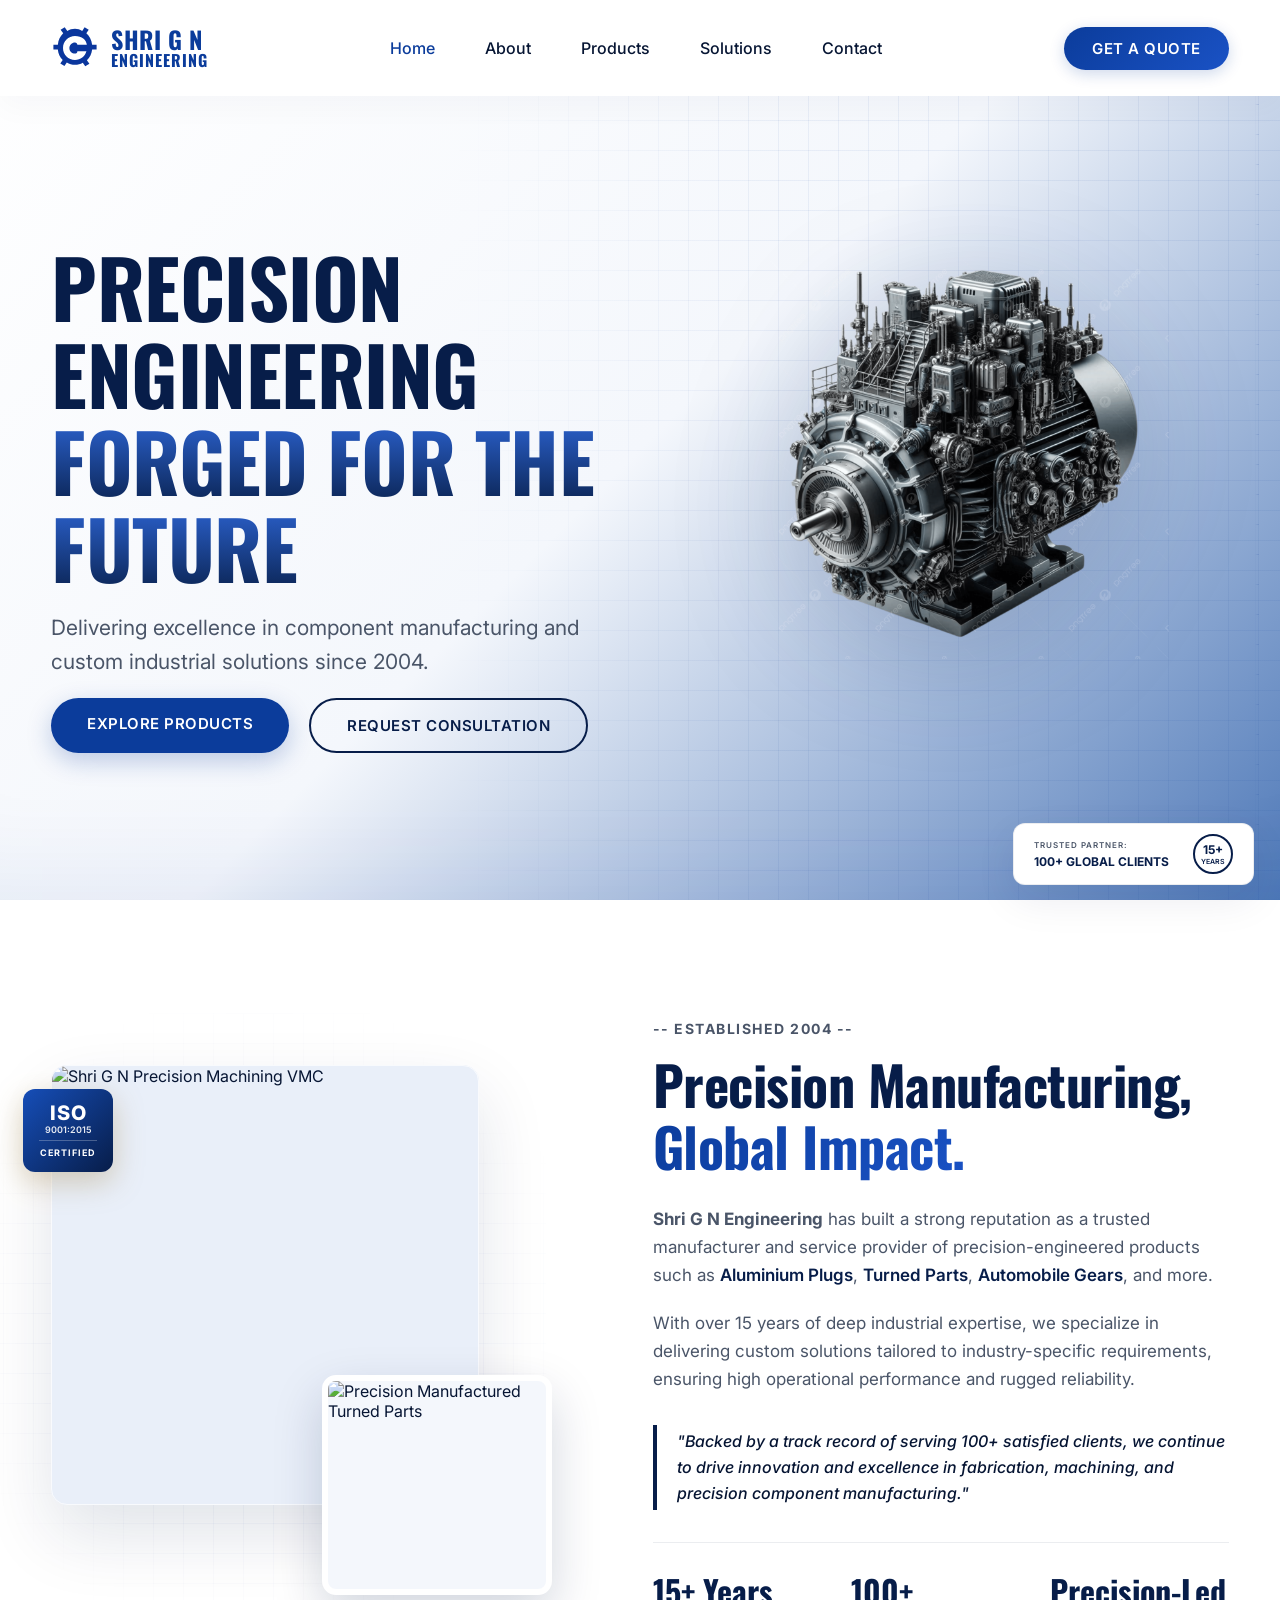
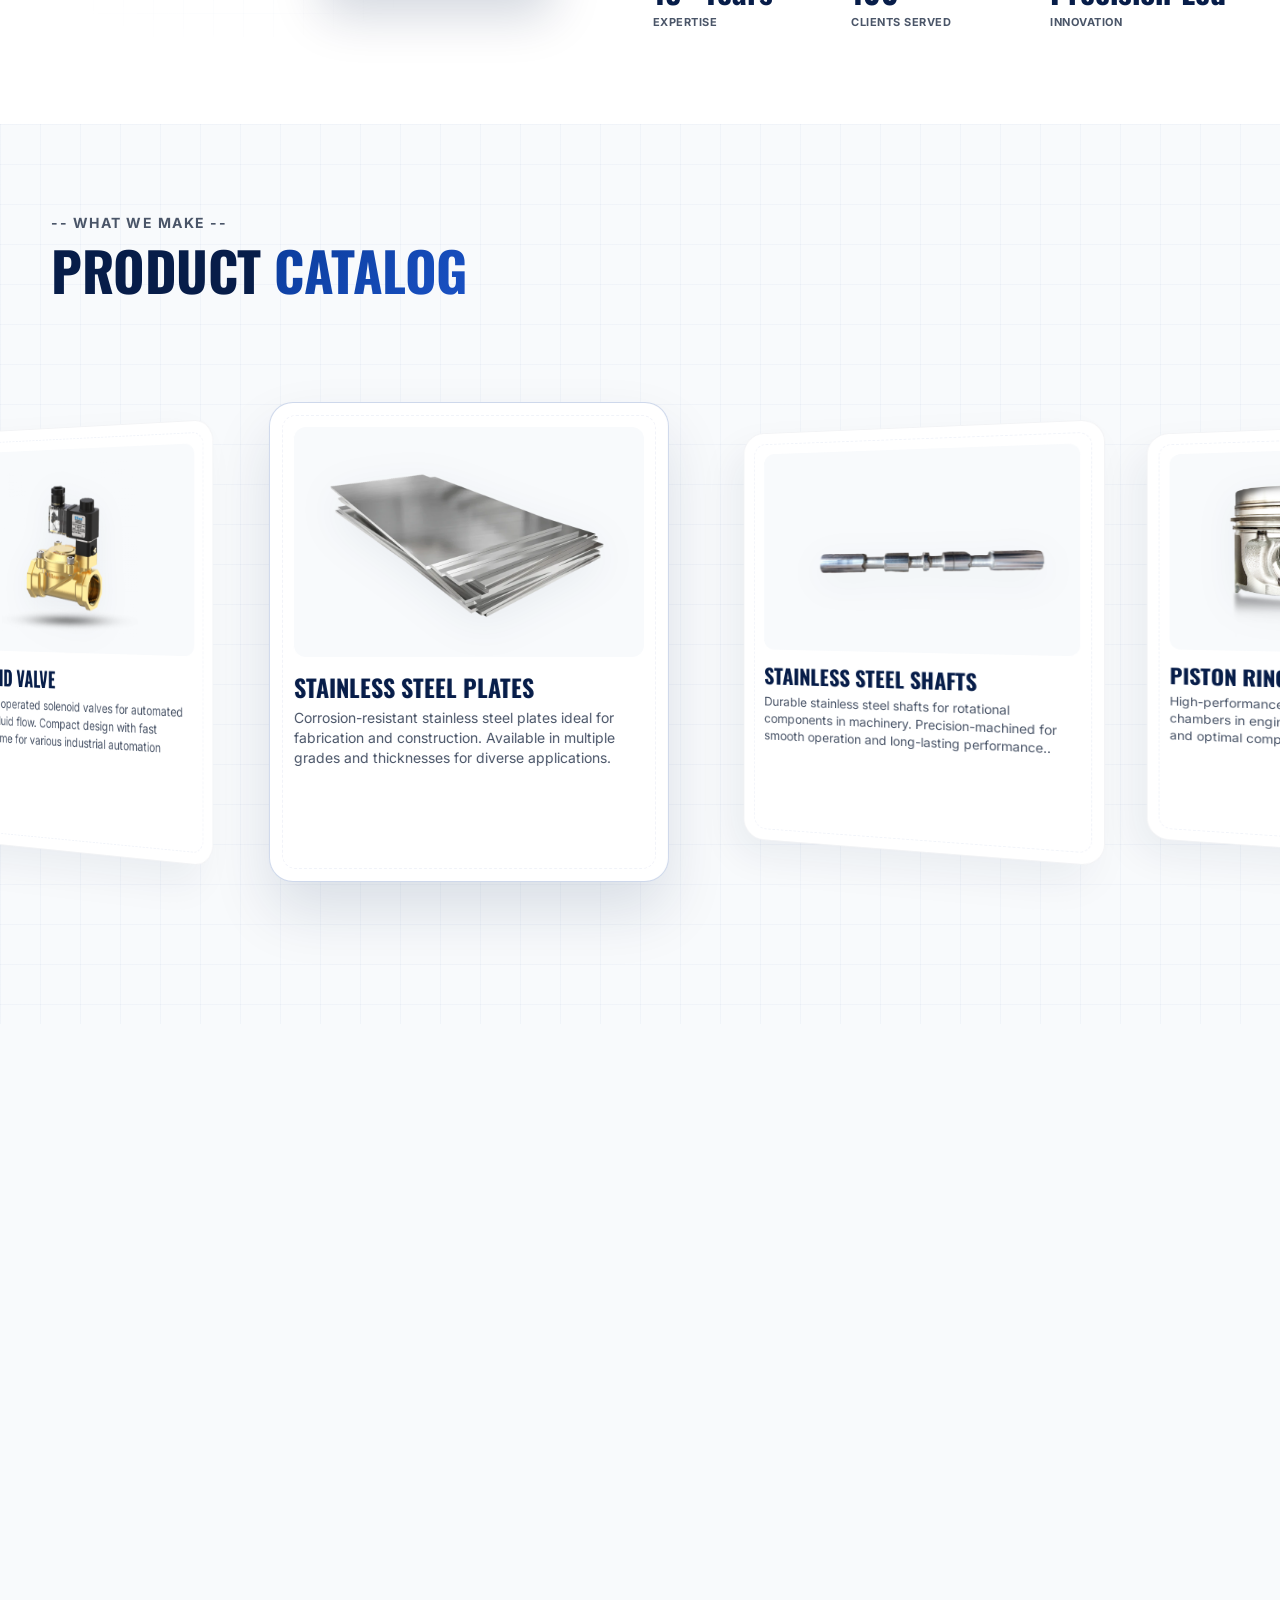
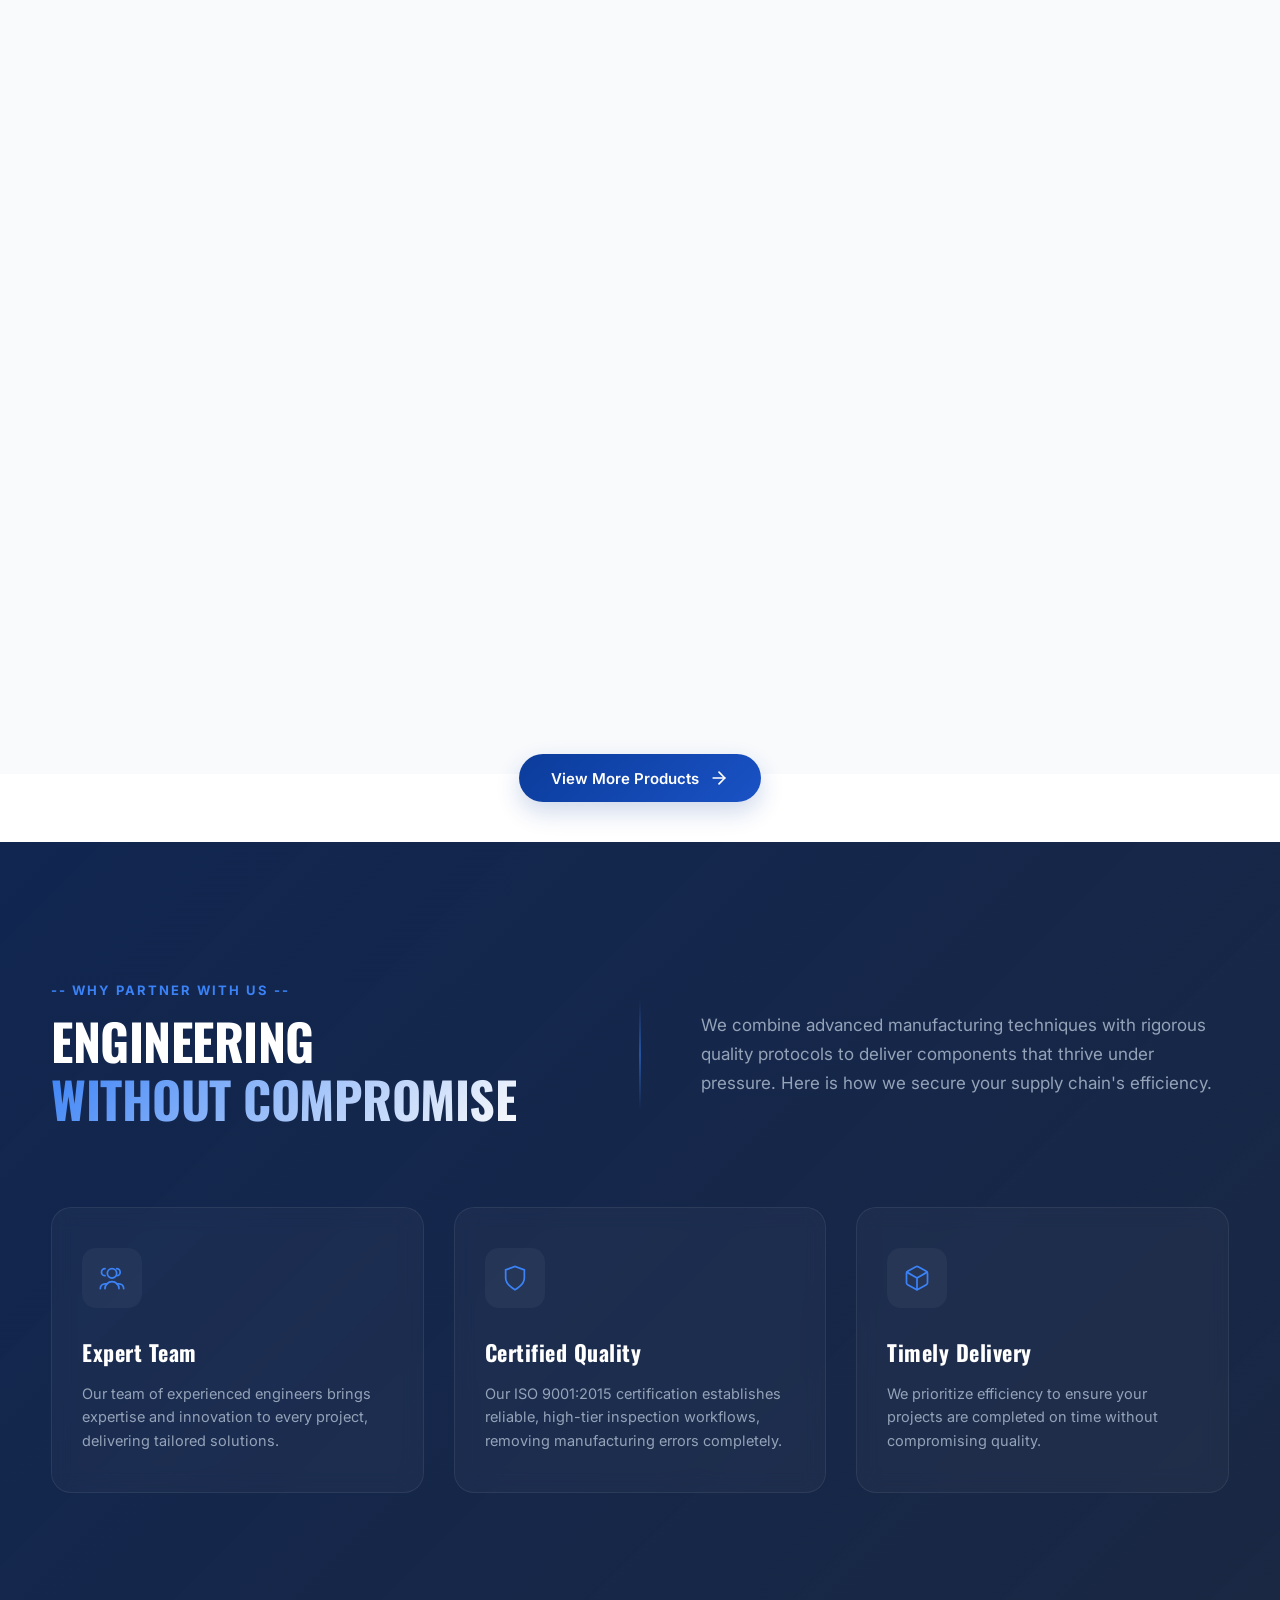
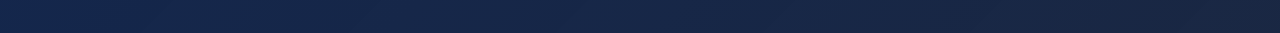
==== commit e4e22971: "Add Why choose section" ====
--- a/index.html
+++ b/index.html
@@ -227,6 +227,91 @@
   
 </section>
 
+<div class="products-footer-action">
+        <a href="product.html" class="view-catalog-btn">
+            View More Products
+            <svg xmlns="http://www.w3.org/2000/svg" width="20" height="20" viewBox="0 0 24 24" fill="none" stroke="currentColor" stroke-width="2" stroke-linecap="round" stroke-linejoin="round">
+                <line x1="5" y1="12" x2="19" y2="12"></line>
+                <polyline points="12 5 19 12 12 19"></polyline>
+            </svg>
+        </a>
+    </div>
+
+<!-- =================================Why Choose Us ============================================================= -->
+
+<section class="why-choose-section">
+    <div class="why-choose-overlay"></div>
+
+    <div class="why-choose-container">
+        
+        <div class="why-header-split">
+            <div class="why-header-left">
+                <span class="why-pre-heading">-- WHY PARTNER WITH US --</span>
+                <h2 class="why-main-heading">ENGINEERING <br><span>WITHOUT COMPROMISE</span></h2>
+            </div>
+            <div class="why-header-divider"></div>
+            <div class="why-header-right">
+                <p class="why-top-description">
+                    We combine advanced manufacturing techniques with rigorous quality protocols to deliver components that thrive under pressure. Here is how we secure your supply chain's efficiency.
+                </p>
+            </div>
+        </div>
+
+        <div class="why-cards-grid">
+            
+            <div class="why-card">
+                <div class="card-glow-bg"></div>
+                <div class="card-border-line"></div>
+                <div class="why-card-content">
+                    <div class="why-icon-box">
+                        <svg xmlns="http://www.w3.org/2000/svg" viewBox="0 0 24 24" fill="none" stroke="currentColor" stroke-width="1.5" stroke-linecap="round" stroke-linejoin="round">
+                            <path d="M12 12a4 4 0 1 0 0-8 4 4 0 0 0 0 8z" />
+                            <path d="M18 21a6 6 0 0 0-12 0" />
+                            <path d="M16 10a3 3 0 1 0 0-6" />
+                            <path d="M6 10a3 3 0 1 1 0-6" />
+                            <path d="M2 21a4 4 0 0 1 4-4h2" />
+                            <path d="M16 17h2a4 4 0 0 1 4 4" />
+                        </svg>
+                    </div>
+                    <h3 class="why-card-title">Expert Team</h3>
+                    <p class="why-card-text">Our team of experienced engineers brings expertise and innovation to every project, delivering tailored solutions.</p>
+                </div>
+            </div>
+
+            <div class="why-card">
+                <div class="card-glow-bg"></div>
+                <div class="card-border-line"></div>
+                <div class="why-card-content">
+                    <div class="why-icon-box">
+                        <svg xmlns="http://www.w3.org/2000/svg" viewBox="0 0 24 24" fill="none" stroke="currentColor" stroke-width="1.5">
+                            <path d="M12 22s8-4 8-10V5l-8-3-8 3v7c0 6 8 10 8 10z"></path>
+                        </svg>
+                    </div>
+                    <h3 class="why-card-title">Certified Quality</h3>
+                    <p class="why-card-text">Our ISO 9001:2015 certification establishes reliable, high-tier inspection workflows, removing manufacturing errors completely.</p>
+                </div>
+            </div>
+
+            <div class="why-card">
+                <div class="card-glow-bg"></div>
+                <div class="card-border-line"></div>
+                <div class="why-card-content">
+                   <div class="why-icon-box">
+                        <svg xmlns="http://www.w3.org/2000/svg" viewBox="0 0 24 24" fill="none" stroke="currentColor" stroke-width="1.5" stroke-linecap="round" stroke-linejoin="round">
+                            <path d="M21 16V8a2 2 0 0 0-1-1.73l-7-4a2 2 0 0 0-2 0l-7 4A2 2 0 0 0 3 8v8a2 2 0 0 0 1 1.73l7 4a2 2 0 0 0 2 0l7-4A2 2 0 0 0 21 16z"></path>
+                            <polyline points="3.27 6.96 12 12.01 20.73 6.96"></polyline>
+                            <line x1="12" y1="22.08" x2="12" y2="12"></line>
+                        </svg>
+                    </div>
+                    <h3 class="why-card-title">Timely Delivery</h3>
+                    <p class="why-card-text">We prioritize efficiency to ensure your projects are completed on time without compromising quality.</p>
+                </div>
+            </div>
+
+        </div>
+    </div>
+</section>
+
 
 
 <script src="js/script.js"></script>
--- a/css/style.css
+++ b/css/style.css
@@ -918,7 +918,7 @@
     justify-content: center;
     align-items: center;
     z-index: 20;
-    margin-top: 25; /* Pulls button upward inside viewport flow cleanly */
+    margin-top: -20px; /* Pulls button upward inside viewport flow cleanly */
     padding-bottom: 40px;
 }
 
@@ -973,4 +973,218 @@
         transform: none !important; 
     }
     .products-footer-action { margin-top: 40px; padding-bottom: 0; }
+}
+
+
+/* ================================================================================== */
+/* --- Why Choose Us Section Styles --- */
+/* ================================================================================== */
+
+.why-choose-section {
+    position: relative;
+    width: 100%;
+    padding: 140px 0;
+    /* CHANGE: Replace 'img/factory-bg.jpg' with your actual industrial background image path */
+    background-image: url('../img/why-background.avif'); 
+    background-size: cover;
+    background-position: center;
+    background-attachment: fixed; /* Parallax effect */
+    overflow: hidden;
+}
+
+/* Semi-transparent dark blue overlay for text readability */
+.why-choose-overlay {
+    position: absolute;
+    inset: 0;
+    background: linear-gradient(135deg, rgba(7, 29, 73, 0.96) 0%, rgba(6, 21, 51, 0.92) 100%);
+    z-index: 1;
+}
+
+.why-choose-container {
+    position: relative;
+    max-width: 1400px;
+    margin: 0 auto;
+    padding: 0 4%;
+    z-index: 2;
+}
+
+/* --- Typographic Split Header Layout --- */
+.why-header-split {
+    display: grid;
+    grid-template-columns: 1fr auto 1fr;
+    align-items: center;
+    gap: 50px;
+    margin-bottom: 80px;
+}
+
+.why-pre-heading {
+    display: block;
+    font-size: 13px;
+    font-weight: 700;
+    color: #3b82f6; /* Bright accent contrast color */
+    letter-spacing: 2px;
+    margin-bottom: 14px;
+}
+
+.why-main-heading {
+    font-family: 'Oswald', sans-serif;
+    font-size: 50px;
+    font-weight: 700;
+    line-height: 1.15;
+    color: #FFFFFF;
+    letter-spacing: -0.5px;
+}
+
+.why-main-heading span {
+    background: linear-gradient(135deg, #3b82f6 0%, #fcfcfc 100%);
+    -webkit-background-clip: text;
+    -webkit-text-fill-color: transparent;
+    background-clip: text;
+}
+
+/* Vertical Divider Line */
+.why-header-divider {
+    width: 2px;
+    height: 110px;
+    background: linear-gradient(to bottom, transparent, rgba(59, 130, 246, 0.5), transparent);
+}
+
+.why-header-right {
+    padding-left: 10px;
+}
+
+.why-top-description {
+    font-size: 17px;
+    line-height: 1.7;
+    color: #94a3b8; /* Muted silver text */
+    max-width: 540px;
+}
+
+/* --- Why Choose Premium Cards Layout --- */
+.why-cards-grid {
+    display: grid;
+    grid-template-columns: repeat(3, 1fr);
+    gap: 30px;
+}
+
+.why-card {
+    position: relative;
+    background: rgba(255, 255, 255, 0.03);
+    border: 1px solid rgba(255, 255, 255, 0.07);
+    border-radius: 20px;
+    padding: 40px 30px;
+    overflow: hidden;
+    backdrop-filter: blur(10px);
+    -webkit-backdrop-filter: blur(10px);
+    transition: transform 0.4s cubic-bezier(0.25, 1, 0.5, 1), border-color 0.4s ease;
+}
+
+/* Radial Neon Glow Effect behind card content on hover */
+.card-glow-bg {
+    position: absolute;
+    top: 0;
+    left: 0;
+    width: 100%;
+    height: 100%;
+    background: radial-gradient(circle at top left, rgba(11, 60, 155, 0.4) 0%, transparent 70%);
+    opacity: 0;
+    transition: opacity 0.4s ease;
+    z-index: 1;
+}
+
+/* Clean Animated Bottom/Side Border Strip */
+.card-border-line {
+    position: absolute;
+    bottom: 0;
+    left: 0;
+    width: 0%;
+    height: 3px;
+    background: linear-gradient(90deg, var(--primary-blue), #3b82f6);
+    transition: width 0.4s cubic-bezier(0.25, 1, 0.5, 1);
+    z-index: 3;
+}
+
+.why-card-content {
+    position: relative;
+    z-index: 2;
+}
+
+.why-icon-box {
+    width: 60px;
+    height: 60px;
+    background: rgba(255, 255, 255, 0.04);
+    border-radius: 14px;
+    display: flex;
+    justify-content: center;
+    align-items: center;
+    color: #3b82f6;
+    margin-bottom: 28px;
+    transition: transform 0.4s ease, background 0.4s ease, color 0.4s ease;
+}
+
+.why-icon-box svg {
+    width: 28px;
+    height: 28px;
+}
+
+.why-card-title {
+    font-family: 'Oswald', sans-serif;
+    font-size: 22px;
+    font-weight: 700;
+    color: #FFFFFF;
+    margin-bottom: 14px;
+    letter-spacing: 0.5px;
+}
+
+.why-card-text {
+    font-size: 14.5px;
+    line-height: 1.6;
+    color: #94a3b8;
+}
+
+/* --- Hover State Triggers --- */
+.why-card:hover {
+    transform: translateY(-8px);
+    border-color: rgba(59, 130, 246, 0.3);
+}
+
+.why-card:hover .card-glow-bg {
+    opacity: 1;
+}
+
+.why-card:hover .card-border-line {
+    width: 100%;
+}
+
+.why-card:hover .why-icon-box {
+    transform: scale(1.08) rotate(5deg);
+    background: var(--primary-blue);
+    color: #FFFFFF;
+}
+
+/* --- Responsive Layout for Mobile/Tablets --- */
+@media (max-width: 1024px) {
+    .why-choose-section { padding: 90px 0; }
+    
+    .why-header-split {
+        grid-template-columns: 1fr;
+        gap: 24px;
+        margin-bottom: 50px;
+    }
+    
+    .why-header-divider {
+        width: 100%;
+        height: 1px;
+        background: linear-gradient(to right, transparent, rgba(59, 130, 246, 0.5), transparent);
+    }
+    
+    .why-header-right { padding-left: 0; }
+    .why-main-heading { font-size: 38px; }
+    
+    .why-cards-grid {
+        grid-template-columns: 1fr;
+        gap: 24px;
+    }
+    
+    .why-card { padding: 32px 24px; }
 }
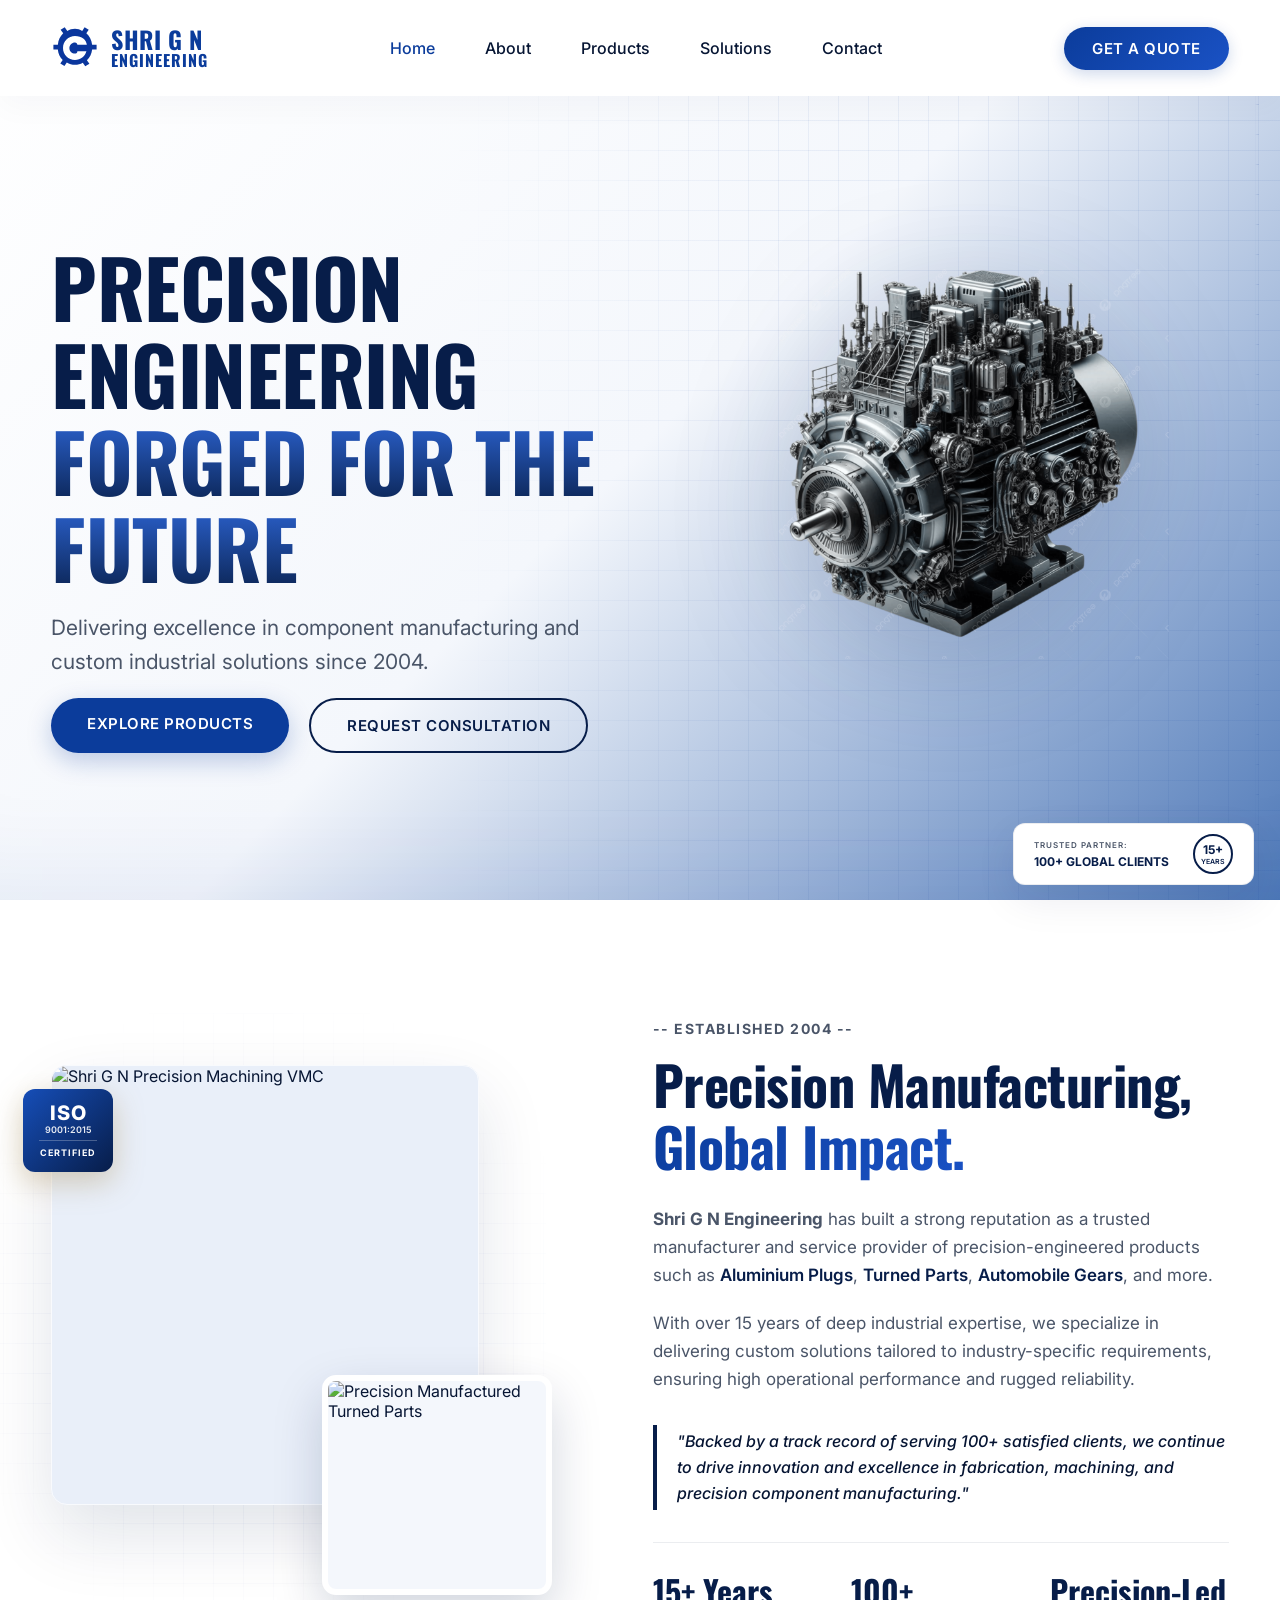
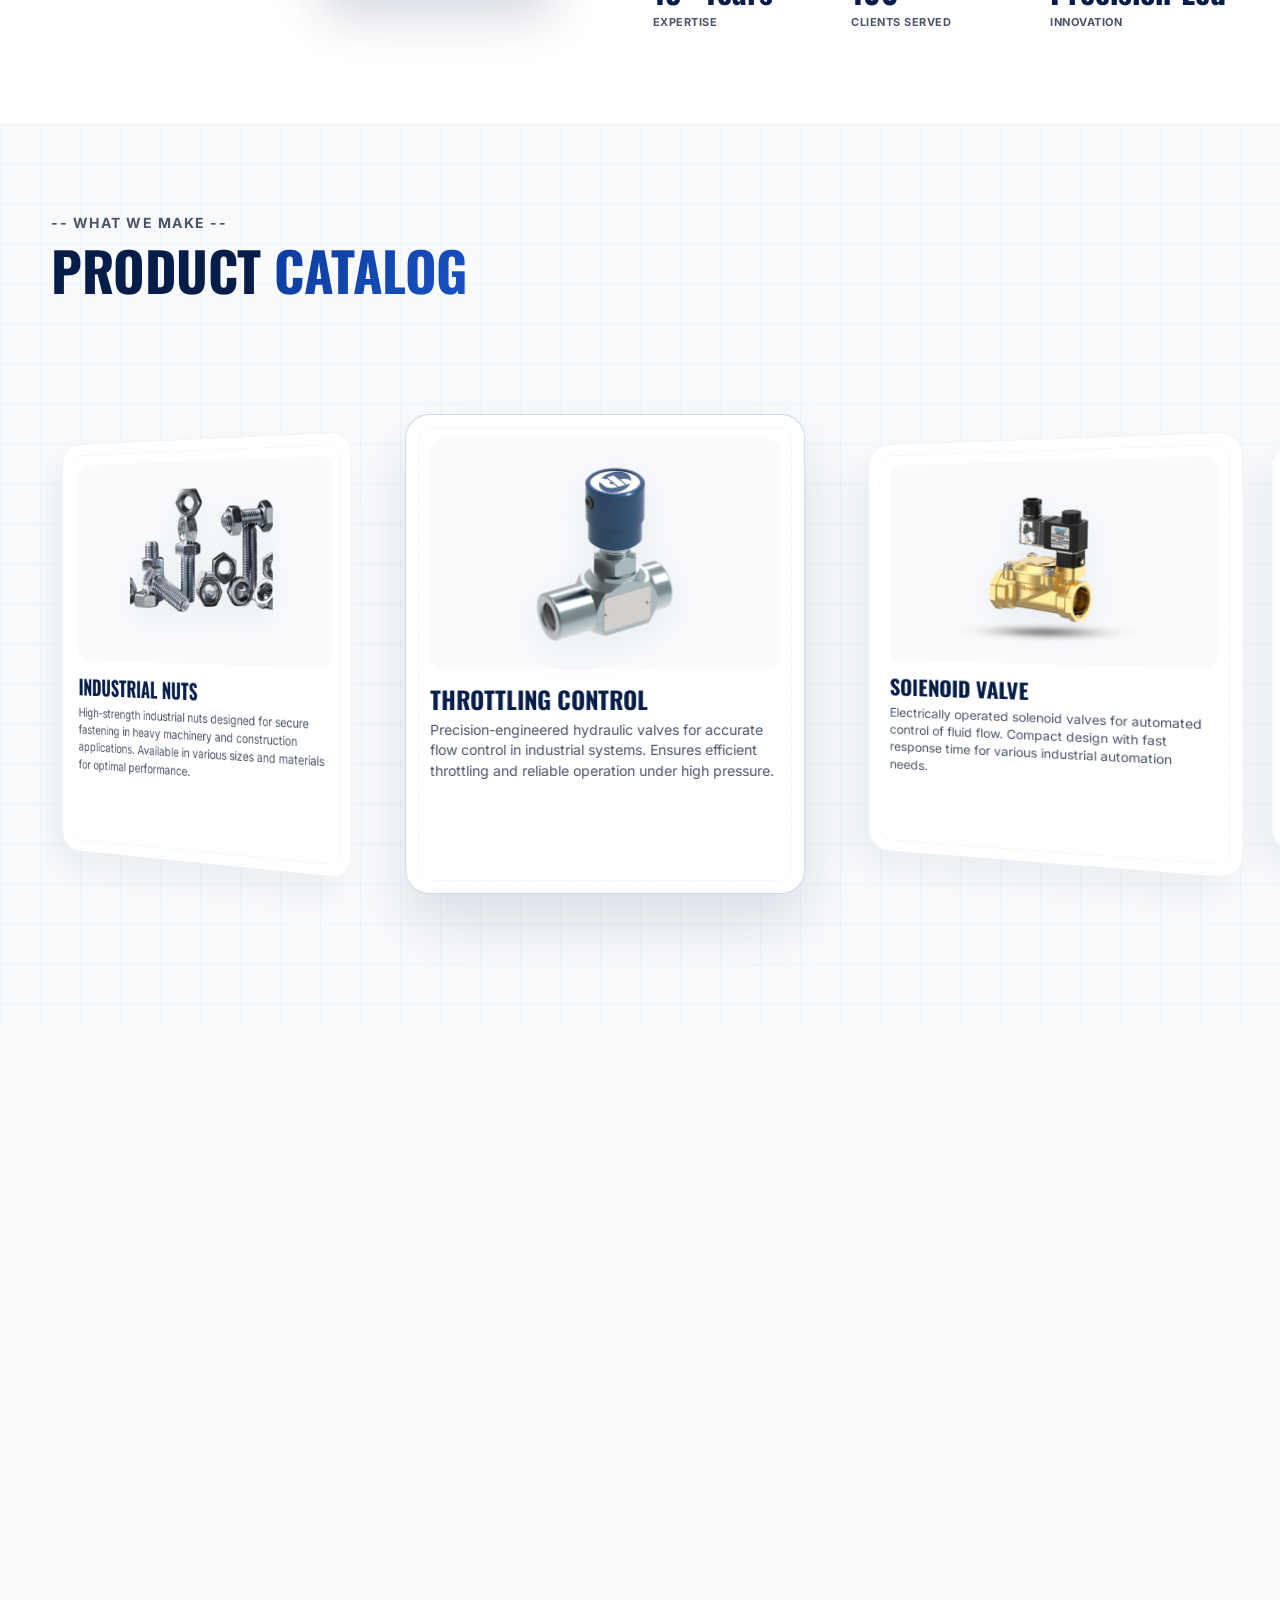
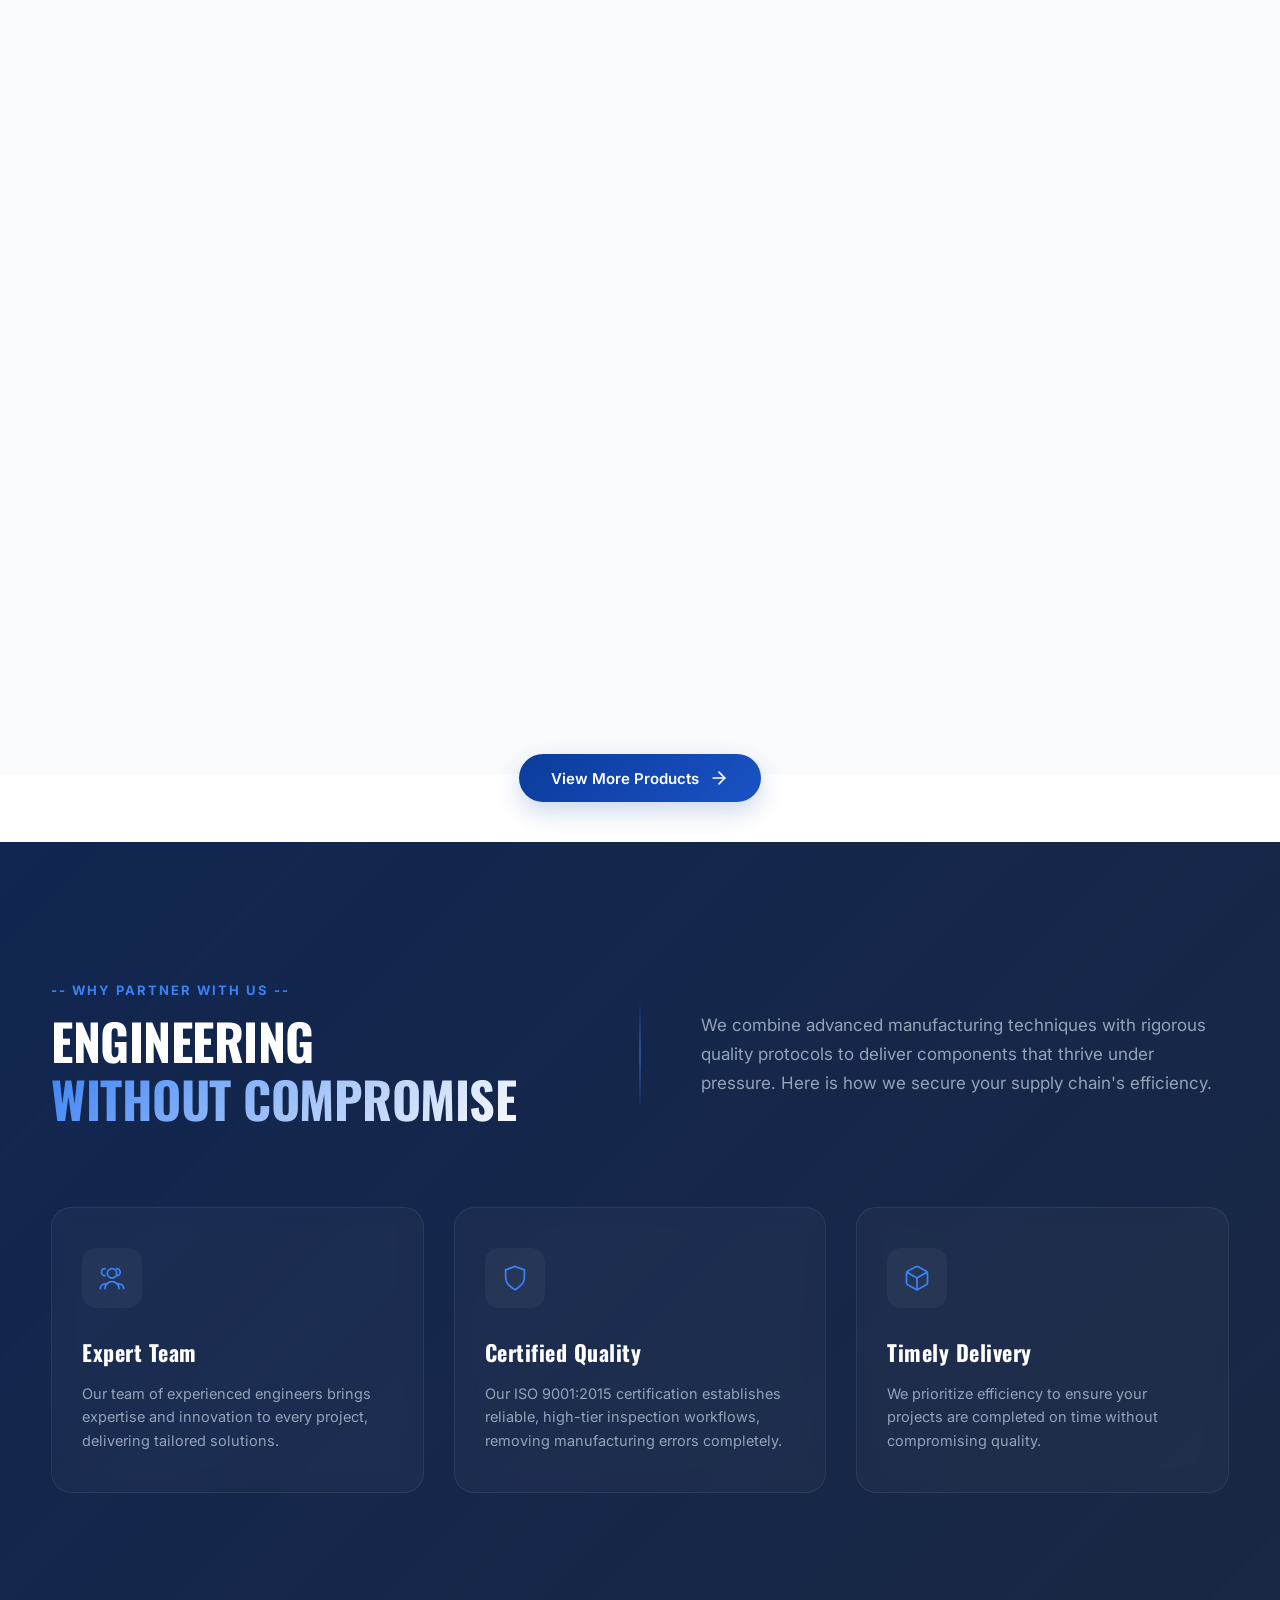
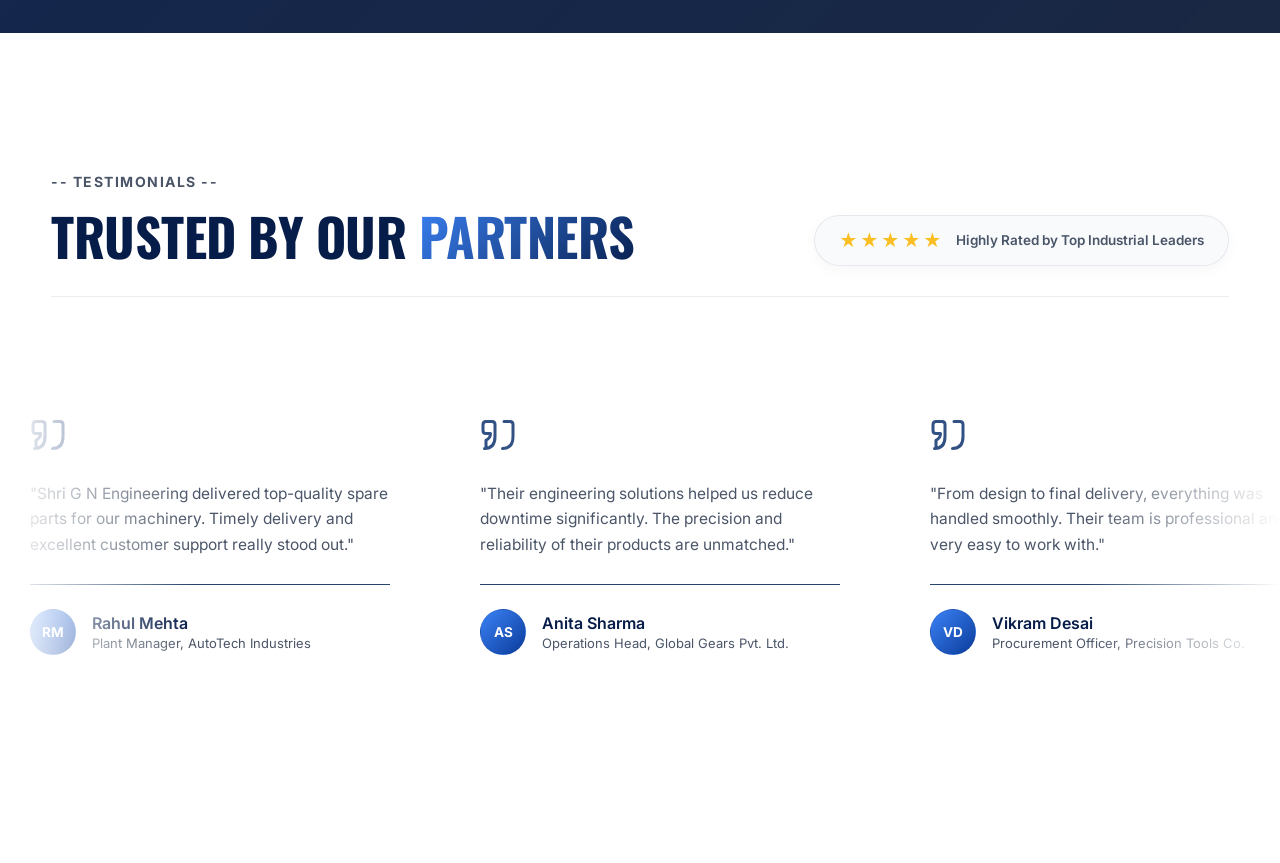
==== commit d568b8f0: "Added Review section" ====
--- a/index.html
+++ b/index.html
@@ -312,6 +312,189 @@
     </div>
 </section>
 
+<section class="reviews-section-clean animate-scroll-section">
+    <div class="reviews-container-clean">
+        
+        <div class="reviews-header-clean">
+            <div>
+                <span class="reviews-pre-heading">-- TESTIMONIALS --</span>
+                <h2 class="reviews-title-clean">TRUSTED BY OUR <span>PARTNERS</span></h2>
+            </div>
+            <div class="rating-badge-clean">
+                <div class="badge-stars">★★★★★</div>
+                <span class="badge-text">Highly Rated by Top Industrial Leaders</span>
+            </div>
+        </div>
+
+        <div class="reviews-scroll-wrapper">
+            <div class="reviews-track">
+                
+                <div class="review-card-clean">
+                    <div class="card-clean-quote">
+                        <svg xmlns="http://www.w3.org/2000/svg" viewBox="0 0 24 24" fill="none" stroke="currentColor" stroke-width="2" stroke-linecap="round" stroke-linejoin="round">
+                            <path d="M3 21c3 0 7-1 7-8V5c0-1.25-.75-2-2-2H4c-1.25 0-2 .75-2 2v4c0 1.25.75 2 2 2h3c0 1.5-1 3.5-3 4.5V21zm12 0c3 0 7-1 7-8V5c0-1.25-.75-2-2-2h-4c-1.25 0-2 2v4c0 1.25.75 2 2 2h3c0 1.5-1 3.5-3 4.5V21z"/>
+                        </svg>
+                    </div>
+                    <p class="card-clean-text">"Shri G N Engineering delivered top-quality spare parts for our machinery. Timely delivery and excellent customer support really stood out."</p>
+                    <div class="review-user-clean">
+                        <div class="avatar-clean-bubble">RM</div>
+                        <div class="user-clean-meta">
+                            <h4 class="user-clean-name">Rahul Mehta</h4>
+                            <span class="user-clean-role">Plant Manager, AutoTech Industries</span>
+                        </div>
+                    </div>
+                </div>
+
+                <div class="review-card-clean">
+                    <div class="card-clean-quote">
+                        <svg xmlns="http://www.w3.org/2000/svg" viewBox="0 0 24 24" fill="none" stroke="currentColor" stroke-width="2" stroke-linecap="round" stroke-linejoin="round">
+                            <path d="M3 21c3 0 7-1 7-8V5c0-1.25-.75-2-2-2H4c-1.25 0-2 .75-2 2v4c0 1.25.75 2 2 2h3c0 1.5-1 3.5-3 4.5V21zm12 0c3 0 7-1 7-8V5c0-1.25-.75-2-2-2h-4c-1.25 0-2 2v4c0 1.25.75 2 2 2h3c0 1.5-1 3.5-3 4.5V21z"/>
+                        </svg>
+                    </div>
+                    <p class="card-clean-text">"Their engineering solutions helped us reduce downtime significantly. The precision and reliability of their products are unmatched."</p>
+                    <div class="review-user-clean">
+                        <div class="avatar-clean-bubble">AS</div>
+                        <div class="user-clean-meta">
+                            <h4 class="user-clean-name">Anita Sharma</h4>
+                            <span class="user-clean-role">Operations Head, Global Gears Pvt. Ltd.</span>
+                        </div>
+                    </div>
+                </div>
+
+                <div class="review-card-clean">
+                    <div class="card-clean-quote">
+                        <svg xmlns="http://www.w3.org/2000/svg" viewBox="0 0 24 24" fill="none" stroke="currentColor" stroke-width="2" stroke-linecap="round" stroke-linejoin="round">
+                            <path d="M3 21c3 0 7-1 7-8V5c0-1.25-.75-2-2-2H4c-1.25 0-2 .75-2 2v4c0 1.25.75 2 2 2h3c0 1.5-1 3.5-3 4.5V21zm12 0c3 0 7-1 7-8V5c0-1.25-.75-2-2-2h-4c-1.25 0-2 2v4c0 1.25.75 2 2 2h3c0 1.5-1 3.5-3 4.5V21z"/>
+                        </svg>
+                    </div>
+                    <p class="card-clean-text">"From design to final delivery, everything was handled smoothly. Their team is professional and very easy to work with."</p>
+                    <div class="review-user-clean">
+                        <div class="avatar-clean-bubble">VD</div>
+                        <div class="user-clean-meta">
+                            <h4 class="user-clean-name">Vikram Desai</h4>
+                            <span class="user-clean-role">Procurement Officer, Precision Tools Co.</span>
+                        </div>
+                    </div>
+                </div>
+
+                <div class="review-card-clean">
+                    <div class="card-clean-quote">
+                        <svg xmlns="http://www.w3.org/2000/svg" viewBox="0 0 24 24" fill="none" stroke="currentColor" stroke-width="2" stroke-linecap="round" stroke-linejoin="round">
+                            <path d="M3 21c3 0 7-1 7-8V5c0-1.25-.75-2-2-2H4c-1.25 0-2 .75-2 2v4c0 1.25.75 2 2 2h3c0 1.5-1 3.5-3 4.5V21zm12 0c3 0 7-1 7-8V5c0-1.25-.75-2-2-2h-4c-1.25 0-2 2v4c0 1.25.75 2 2 2h3c0 1.5-1 3.5-3 4.5V21z"/>
+                        </svg>
+                    </div>
+                    <p class="card-clean-text">"They are our trusted partner for spare parts manufacturing. Consistency and quality in every order keep us coming back."</p>
+                    <div class="review-user-clean">
+                        <div class="avatar-clean-bubble">SN</div>
+                        <div class="user-clean-meta">
+                            <h4 class="user-clean-name">Suresh Nair</h4>
+                            <span class="user-clean-role">Director, Nova Engineering Works</span>
+                        </div>
+                    </div>
+                </div>
+
+                <div class="review-card-clean">
+                    <div class="card-clean-quote">
+                        <svg xmlns="http://www.w3.org/2000/svg" viewBox="0 0 24 24" fill="none" stroke="currentColor" stroke-width="2" stroke-linecap="round" stroke-linejoin="round">
+                            <path d="M3 21c3 0 7-1 7-8V5c0-1.25-.75-2-2-2H4c-1.25 0-2 .75-2 2v4c0 1.25.75 2 2 2h3c0 1.5-1 3.5-3 4.5V21zm12 0c3 0 7-1 7-8V5c0-1.25-.75-2-2-2h-4c-1.25 0-2 2v4c0 1.25.75 2 2 2h3c0 1.5-1 3.5-3 4.5V21z"/>
+                        </svg>
+                    </div>
+                    <p class="card-clean-text">"Professional team with deep technical knowledge. Their components are durable and perfectly matched to our requirements."</p>
+                    <div class="review-user-clean">
+                        <div class="avatar-clean-bubble">PK</div>
+                        <div class="user-clean-meta">
+                            <h4 class="user-clean-name">Priya Kulkarni</h4>
+                            <span class="user-clean-role">Project Engineer, Advance Constructions Ltd.</span>
+                        </div>
+                    </div>
+                </div>
+
+                <div class="review-card-clean">
+                    <div class="card-clean-quote">
+                        <svg xmlns="http://www.w3.org/2000/svg" viewBox="0 0 24 24" fill="none" stroke="currentColor" stroke-width="2" stroke-linecap="round" stroke-linejoin="round">
+                            <path d="M3 21c3 0 7-1 7-8V5c0-1.25-.75-2-2-2H4c-1.25 0-2 .75-2 2v4c0 1.25.75 2 2 2h3c0 1.5-1 3.5-3 4.5V21zm12 0c3 0 7-1 7-8V5c0-1.25-.75-2-2-2h-4c-1.25 0-2 2v4c0 1.25.75 2 2 2h3c0 1.5-1 3.5-3 4.5V21z"/>
+                        </svg>
+                    </div>
+                    <p class="card-clean-text">"Shri G N Engineering delivered top-quality spare parts for our machinery. Timely delivery and excellent customer support really stood out."</p>
+                    <div class="review-user-clean">
+                        <div class="avatar-clean-bubble">RM</div>
+                        <div class="user-clean-meta">
+                            <h4 class="user-clean-name">Rahul Mehta</h4>
+                            <span class="user-clean-role">Plant Manager, AutoTech Industries</span>
+                        </div>
+                    </div>
+                </div>
+
+                <div class="review-card-clean">
+                    <div class="card-clean-quote">
+                        <svg xmlns="http://www.w3.org/2000/svg" viewBox="0 0 24 24" fill="none" stroke="currentColor" stroke-width="2" stroke-linecap="round" stroke-linejoin="round">
+                            <path d="M3 21c3 0 7-1 7-8V5c0-1.25-.75-2-2-2H4c-1.25 0-2 .75-2 2v4c0 1.25.75 2 2 2h3c0 1.5-1 3.5-3 4.5V21zm12 0c3 0 7-1 7-8V5c0-1.25-.75-2-2-2h-4c-1.25 0-2 2v4c0 1.25.75 2 2 2h3c0 1.5-1 3.5-3 4.5V21z"/>
+                        </svg>
+                    </div>
+                    <p class="card-clean-text">"Their engineering solutions helped us reduce downtime significantly. The precision and reliability of their products are unmatched."</p>
+                    <div class="review-user-clean">
+                        <div class="avatar-clean-bubble">AS</div>
+                        <div class="user-clean-meta">
+                            <h4 class="user-clean-name">Anita Sharma</h4>
+                            <span class="user-clean-role">Operations Head, Global Gears Pvt. Ltd.</span>
+                        </div>
+                    </div>
+                </div>
+
+                <div class="review-card-clean">
+                    <div class="card-clean-quote">
+                        <svg xmlns="http://www.w3.org/2000/svg" viewBox="0 0 24 24" fill="none" stroke="currentColor" stroke-width="2" stroke-linecap="round" stroke-linejoin="round">
+                            <path d="M3 21c3 0 7-1 7-8V5c0-1.25-.75-2-2-2H4c-1.25 0-2 .75-2 2v4c0 1.25.75 2 2 2h3c0 1.5-1 3.5-3 4.5V21zm12 0c3 0 7-1 7-8V5c0-1.25-.75-2-2-2h-4c-1.25 0-2 2v4c0 1.25.75 2 2 2h3c0 1.5-1 3.5-3 4.5V21z"/>
+                        </svg>
+                    </div>
+                    <p class="card-clean-text">"From design to final delivery, everything was handled smoothly. Their team is professional and very easy to work with."</p>
+                    <div class="review-user-clean">
+                        <div class="avatar-clean-bubble">VD</div>
+                        <div class="user-clean-meta">
+                            <h4 class="user-clean-name">Vikram Desai</h4>
+                            <span class="user-clean-role">Procurement Officer, Precision Tools Co.</span>
+                        </div>
+                    </div>
+                </div>
+
+                <div class="review-card-clean">
+                    <div class="card-clean-quote">
+                        <svg xmlns="http://www.w3.org/2000/svg" viewBox="0 0 24 24" fill="none" stroke="currentColor" stroke-width="2" stroke-linecap="round" stroke-linejoin="round">
+                            <path d="M3 21c3 0 7-1 7-8V5c0-1.25-.75-2-2-2H4c-1.25 0-2 .75-2 2v4c0 1.25.75 2 2 2h3c0 1.5-1 3.5-3 4.5V21zm12 0c3 0 7-1 7-8V5c0-1.25-.75-2-2-2h-4c-1.25 0-2 2v4c0 1.25.75 2 2 2h3c0 1.5-1 3.5-3 4.5V21z"/>
+                        </svg>
+                    </div>
+                    <p class="card-clean-text">"They are our trusted partner for spare parts manufacturing. Consistency and quality in every order keep us coming back."</p>
+                    <div class="review-user-clean">
+                        <div class="avatar-clean-bubble">SN</div>
+                        <div class="user-clean-meta">
+                            <h4 class="user-clean-name">Suresh Nair</h4>
+                            <span class="user-clean-role">Director, Nova Engineering Works</span>
+                        </div>
+                    </div>
+                </div>
+
+                <div class="review-card-clean">
+                    <div class="card-clean-quote">
+                        <svg xmlns="http://www.w3.org/2000/svg" viewBox="0 0 24 24" fill="none" stroke="currentColor" stroke-width="2" stroke-linecap="round" stroke-linejoin="round">
+                            <path d="M3 21c3 0 7-1 7-8V5c0-1.25-.75-2-2-2H4c-1.25 0-2 .75-2 2v4c0 1.25.75 2 2 2h3c0 1.5-1 3.5-3 4.5V21zm12 0c3 0 7-1 7-8V5c0-1.25-.75-2-2-2h-4c-1.25 0-2 2v4c0 1.25.75 2 2 2h3c0 1.5-1 3.5-3 4.5V21z"/>
+                        </svg>
+                    </div>
+                    <p class="card-clean-text">"Professional team with deep technical knowledge. Their components are durable and perfectly matched to our requirements."</p>
+                    <div class="review-user-clean">
+                        <div class="avatar-clean-bubble">PK</div>
+                        <div class="user-clean-meta">
+                            <h4 class="user-clean-name">Priya Kulkarni</h4>
+                            <span class="user-clean-role">Project Engineer, Advance Constructions Ltd.</span>
+                        </div>
+                    </div>
+                </div>
+
+            </div>
+        </div>
+
+    </div>
+</section>
+
 
 
 <script src="js/script.js"></script>
--- a/css/style.css
+++ b/css/style.css
@@ -835,7 +835,7 @@
     transform-style: preserve-3d;
     transform: rotateY(-20deg) scale(0.92) translateZ(-50px);
     transition: transform 0.4s cubic-bezier(0.25, 1, 0.5, 1), box-shadow 0.4s ease, border-color 0.4s ease;
-    margin: 0; /* FIXED: Removed layout breaking margins */
+    margin-top: 25px; /* FIXED: Removed layout breaking margins */
 }
 
 .product-3d-card:hover,
@@ -1187,4 +1187,254 @@
     }
     
     .why-card { padding: 32px 24px; }
+}
+
+
+/* ================================================================================== */
+/* --- Clean White Theme Horizontal Scrolling Review Block --- */
+/* ================================================================================== */
+
+.reviews-section-clean {
+    --white-bg-primary: #FFFFFF;
+    --white-bg-alt: #F8FAFC;
+    --accent-blue-light: #3b82f6; 
+    --text-navy-main: #071D49;
+    --text-navy-muted: #4A5568;
+    --border-light: rgba(7, 29, 73, 0.08);
+
+    background-color: var(--white-bg-primary);
+    padding: 140px 0;
+    width: 100%;
+    position: relative;
+    overflow: hidden;
+}
+
+.reviews-container-clean {
+    max-width: 1400px;
+    margin: 0 auto;
+    padding: 0 4%;
+}
+
+/* --- Clean Heading Elements --- */
+.reviews-pre-heading {
+     display: block;
+    font-size: 14px;
+    font-weight: 700;
+    color: var(--text-muted);
+    letter-spacing: 1.5px;
+    text-transform: uppercase;
+    margin-bottom: 16px;
+}
+
+.reviews-header-clean {
+    display: flex;
+    justify-content: space-between;
+    align-items: flex-end;
+    gap: 40px;
+    margin-bottom: 60px;
+    border-bottom: 1px solid var(--border-light);
+    padding-bottom: 30px;
+}
+
+.reviews-title-clean {
+    font-family: 'Oswald', sans-serif;
+    font-size: 52px;
+    font-weight: 700;
+    line-height: 1.15;
+    color: var(--text-navy-main);
+    letter-spacing: -0.5px;
+    margin: 0;
+}
+
+.reviews-title-clean span {
+    background: linear-gradient(135deg, var(--accent-blue-light) 0%, #071D49 100%);
+    -webkit-background-clip: text;
+    -webkit-text-fill-color: transparent;
+    background-clip: text;
+}
+
+.rating-badge-clean {
+    display: inline-flex;
+    align-items: center;
+    gap: 12px;
+    background: var(--white-bg-alt);
+    border: 1px solid var(--border-light);
+    padding: 14px 24px;
+    border-radius: 50px;
+    box-shadow: 0 5px 15px rgba(7, 29, 73, 0.03);
+}
+
+.rating-badge-clean .badge-stars {
+    color: #fbbf24;
+    font-size: 18px;
+    letter-spacing: 2px;
+}
+
+.rating-badge-clean .badge-text {
+    color: var(--text-navy-muted);
+    font-size: 13.5px;
+    font-weight: 600;
+}
+
+/* ================================================================================== */
+/* --- Infinite Horizontal Marquee Track Styling --- */
+/* ================================================================================== */
+
+.reviews-scroll-wrapper {
+    position: relative;
+    width: 100vw;
+    left: 50%;
+    right: 50%;
+    margin-left: -50vw;
+    margin-right: -50vw;
+    overflow: hidden;
+    padding: 20px 0;
+    
+    /* CRUCIAL: Creates the smooth transparent gradient masks on left and right edges */
+    -webkit-mask-image: linear-gradient(to right, transparent 0%, #000 15%, #000 85%, transparent 100%);
+    mask-image: linear-gradient(to right, transparent 0%, #000 15%, #000 85%, transparent 100%);
+}
+
+
+.reviews-track {
+    display: flex;
+    gap: 30px;
+    width: max-content;
+    /* Calls the infinite looping keyframe animation below */
+    animation: infiniteHorizontalScroll 35s linear infinite;
+}
+
+/* Pause track motion safely if user hovers cursor over any client review card */
+.reviews-track:hover {
+    animation-play-state: paused;
+}
+
+.review-card-clean {
+    background: var(--white-bg-primary);
+    /* border: 2px solid #5087f5c2; */
+    border-radius: 20px;
+    padding: 40px 30px;
+    /* box-shadow: 0 10px 30px rgba(129, 132, 140, 0.695); */
+    width: 420px; /* Fixed standard architectural width for uniform sliding rows */
+    flex-shrink: 0;
+    display: flex;
+    flex-direction: column;
+    justify-content: space-between;
+    transition: transform 0.4s cubic-bezier(0.25, 1, 0.5, 1), 
+                border-color 0.4s ease, 
+                box-shadow 0.4s ease;
+   
+}
+
+.card-clean-quote {
+    color: rgba(9, 46, 107, 0.83);
+    margin-bottom: 24px;
+    transition: color 0.4s ease;
+}
+
+.card-clean-quote svg {
+    width: 36px;
+    height: 36px;
+}
+
+.card-clean-text {
+    font-size: 15.5px;
+    line-height: 1.65;
+    color: var(--text-navy-muted);
+    margin: 0 0 35px 0;
+    font-weight: 400;
+}
+
+/* --- Profile Card Footers --- */
+.review-user-clean {
+    display: flex;
+    align-items: center;
+    gap: 16px;
+    border-top: 1px solid rgba(7, 29, 73, 0.05);
+    padding-top: 24px;
+    transform: translateY(-8px);
+    border-color: rgba(9, 40, 89, 0.873);
+    box-shadow: 0 30px 60px rgba(7, 29, 73, 0);
+}
+
+.avatar-clean-bubble {
+    width: 46px;
+    height: 46px;
+    background: linear-gradient(135deg ,var(--accent-blue-light),var(--primary-blue));
+    border: 1px solid var(--border-light);
+    color: var(--bg-white);
+    font-weight: 700;
+    font-size: 13.5px;
+    border-radius: 50%;
+    display: flex;
+    align-items: center;
+    justify-content: center;
+    flex-shrink: 0;
+    transition: all 0.4s ease;
+}
+
+.user-clean-meta {
+    overflow: hidden;
+}
+
+.user-clean-name {
+    font-size: 16px;
+    font-weight: 600;
+    color: var(--text-navy-main);
+    margin: 0 0 2px 0;
+    white-space: nowrap;
+    text-overflow: ellipsis;
+}
+
+.user-clean-role {
+    display: block;
+    font-size: 13px;
+    color: var(--text-navy-muted);
+    white-space: nowrap;
+    text-overflow: ellipsis;
+}
+
+/* --- Clean Hover State Interactions --- */
+.review-card-clean:hover {
+    transform: translateY(-8px);
+    border-color: rgba(59, 130, 246, 0.3);
+    box-shadow: 0 30px 60px rgba(7, 29, 73, 0.08);
+}
+
+.review-card-clean:hover .card-clean-quote {
+    color: var(--accent-blue-light);
+}
+
+.review-card-clean:hover .avatar-clean-bubble {
+    background: var(--accent-blue-light);
+    color: #FFFFFF;
+    border-color: var(--accent-blue-light);
+    transform: scale(1.04);
+}
+
+/* ================================================================================== */
+/* --- Loop Animation Math Logic --- */
+/* ================================================================================== */
+@keyframes infiniteHorizontalScroll {
+    0% {
+        transform: translateX(0);
+    }
+    100% {
+        /* Loops precisely halfway across the track where set 2 identical duplicates begin */
+        transform: translateX(calc(-50% - 15px)); 
+    }
+}
+
+/* Responsive adjustments */
+@media (max-width: 1024px) {
+    .reviews-section-clean { padding: 90px 0; }
+    .reviews-header-clean {
+        flex-direction: column;
+        align-items: flex-start;
+        gap: 20px;
+        margin-bottom: 40px;
+    }
+    .reviews-title-clean { font-size: 38px; }
+    .review-card-clean { width: 360px; padding: 30px 22px; }
+    .card-clean-text { font-size: 14.5px; }
 }
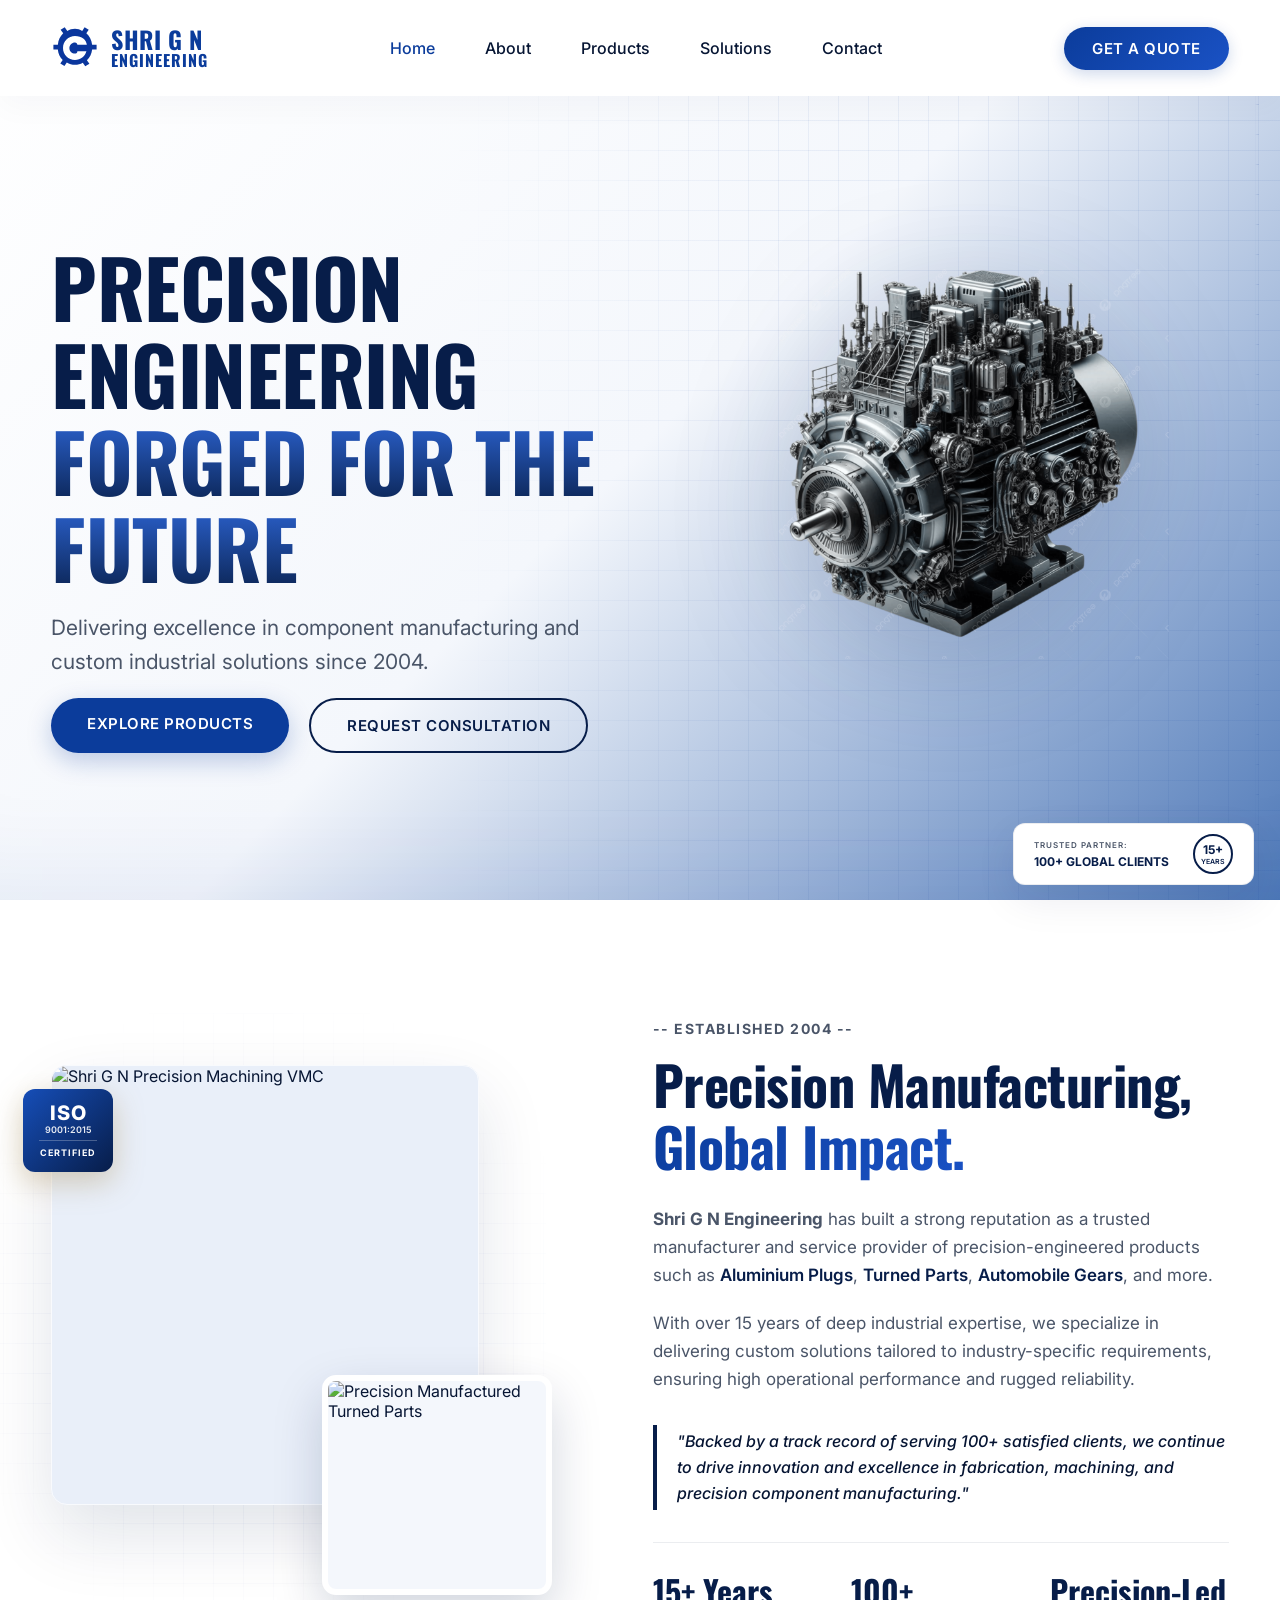
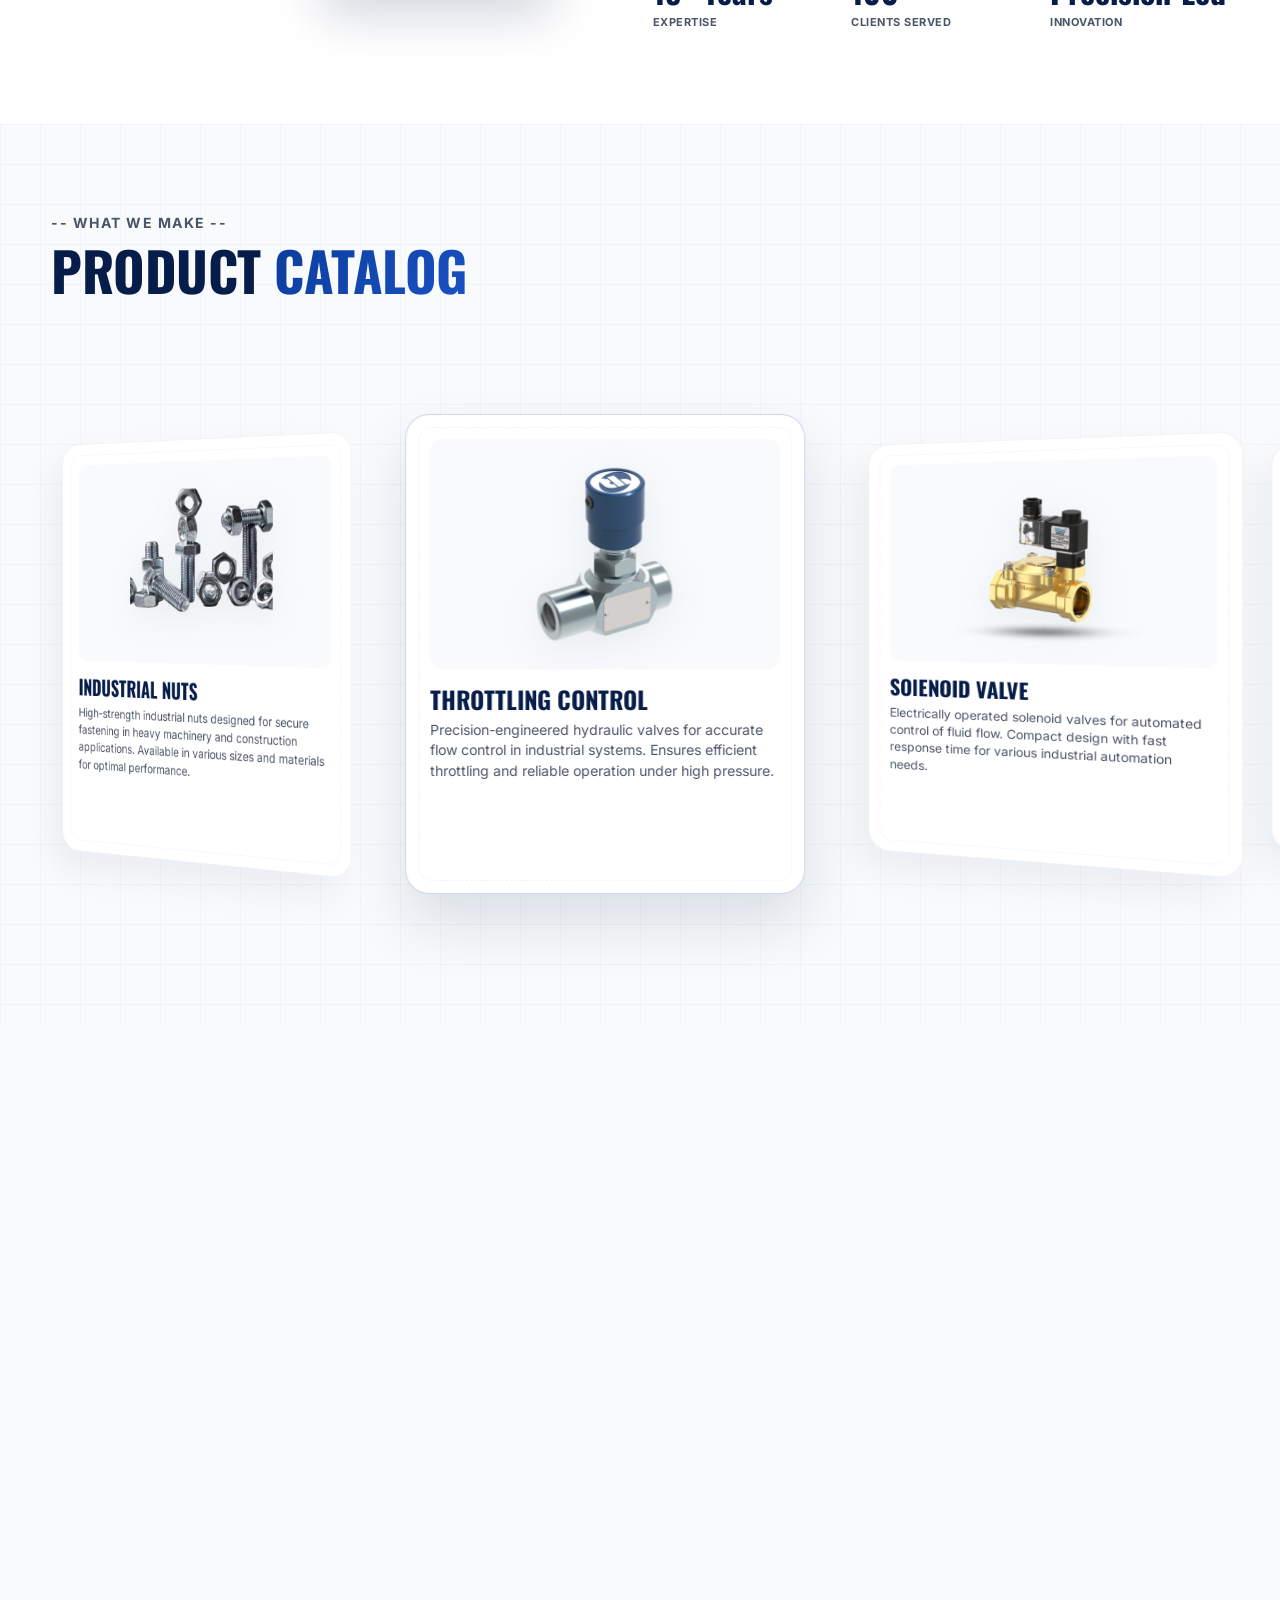
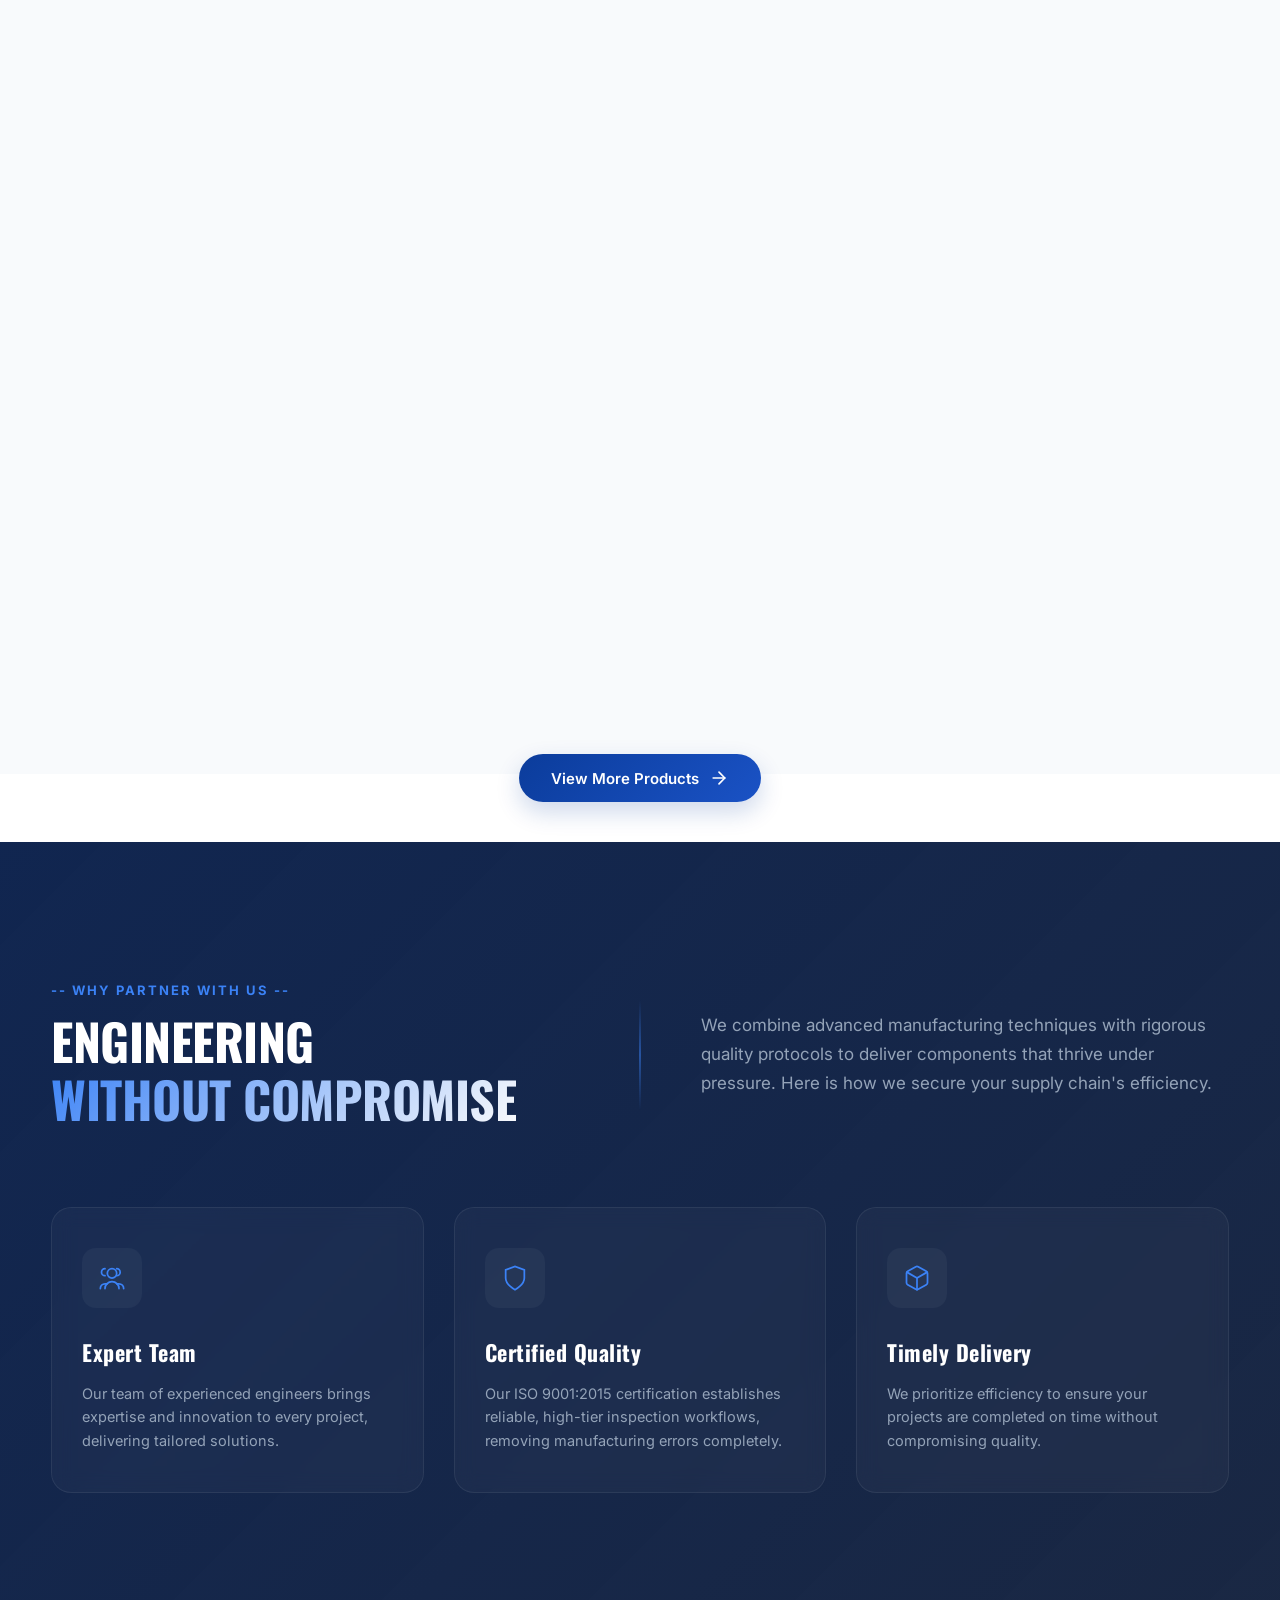
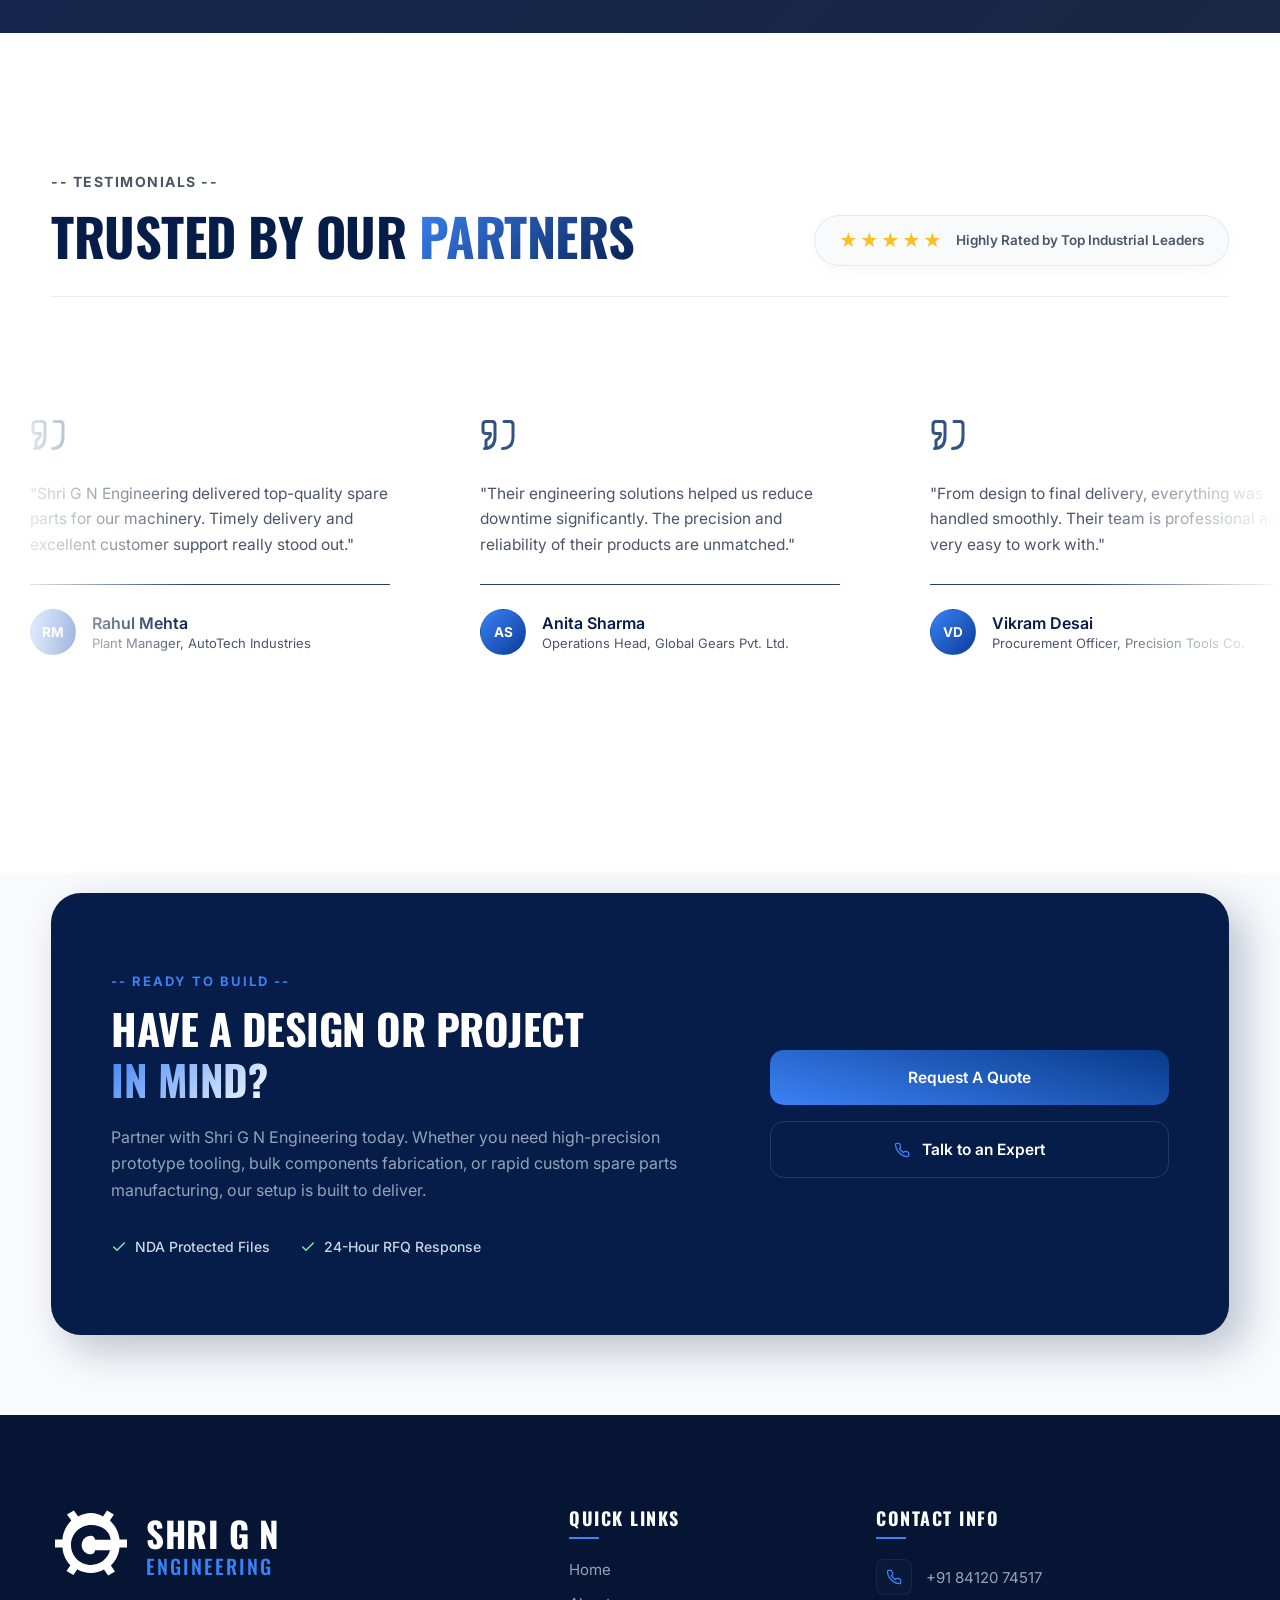
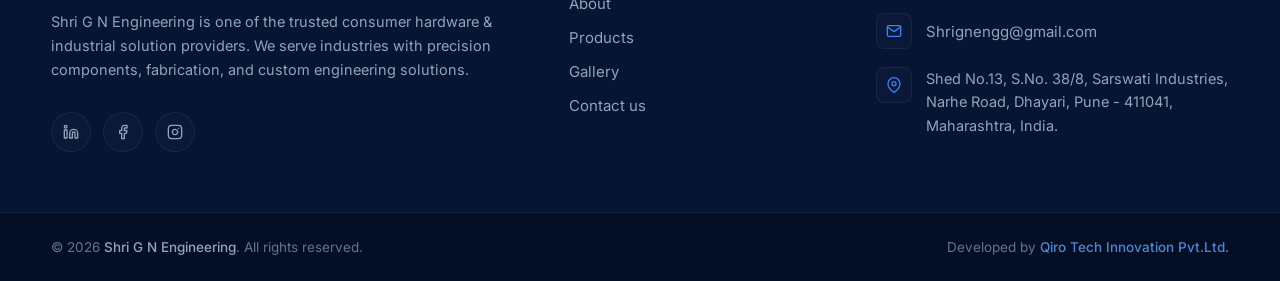
==== commit 3bb4bbbe: "All design are done" ====
--- a/index.html
+++ b/index.html
@@ -495,7 +495,131 @@
     </div>
 </section>
 
-
+<section class="contact-cta-section">
+    <div class="cta-grid-overlay"></div>
+    
+    <div class="cta-container">
+        <div class="cta-split-card">
+            
+            <div class="cta-text-block">
+                <span class="cta-pre-heading">-- READY TO BUILD --</span>
+                <h2 class="cta-main-heading">HAVE A DESIGN OR PROJECT <br><span>IN MIND?</span></h2>
+                <p class="cta-description">
+                    Partner with Shri G N Engineering today. Whether you need high-precision prototype tooling, bulk components fabrication, or rapid custom spare parts manufacturing, our setup is built to deliver.
+                </p>
+                
+                <div class="cta-trust-tags">
+                    <div class="trust-tag">
+                        <svg xmlns="http://www.w3.org/2000/svg" viewBox="0 0 24 24" fill="none" stroke="currentColor" stroke-width="2" stroke-linecap="round" stroke-linejoin="round"><polyline points="20 6 9 17 4 12"/></svg>
+                        <span>NDA Protected Files</span>
+                    </div>
+                    <div class="trust-tag">
+                        <svg xmlns="http://www.w3.org/2000/svg" viewBox="0 0 24 24" fill="none" stroke="currentColor" stroke-width="2" stroke-linecap="round" stroke-linejoin="round"><polyline points="20 6 9 17 4 12"/></svg>
+                        <span>24-Hour RFQ Response</span>
+                    </div>
+                </div>
+            </div>
+
+            <div class="cta-action-block">
+                <a href="#contact" class="cta-btn btn-primary-glow">
+                    <span>Request A Quote</span>
+                    
+                </a>
+                <a href="tel:+1234567890" class="cta-btn btn-secondary-outline">
+                    <svg xmlns="http://www.w3.org/2000/svg" viewBox="0 0 24 24" fill="none" stroke="currentColor" stroke-width="2" stroke-linecap="round" stroke-linejoin="round"><path d="M22 16.92v3a2 2 0 0 1-2.18 2 19.79 19.79 0 0 1-8.63-3.07 19.5 19.5 0 0 1-6-6 19.79 19.79 0 0 1-3.07-8.67A2 2 0 0 1 4.11 2h3a2 2 0 0 1 2 1.72 12.84 12.84 0 0 0 .7 2.81 2 2 0 0 1-.45 2.11L8.09 9.91a16 16 0 0 0 6 6l1.27-1.27a2 2 0 0 1 2.11-.45 12.84 12.84 0 0 0 2.81.7A2 2 0 0 1 22 16.92z"></path></svg>
+                    <span>Talk to an Expert</span>
+                </a>
+            </div>
+
+        </div>
+    </div>
+</section>
+
+<footer class="main-industrial-footer">
+    <div class="footer-upper-matrix">
+        <div class="footer-container">
+            <div class="footer-grid-row">
+                
+                <div class="footer-col col-brand-summary">
+                    <div class="Footer-logo-container">
+                        <svg class="logo-icon" viewBox="0 0 100 100" fill="none" xmlns="http://www.w3.org/2000/svg">
+                            <path d="M50 10C55.3 10 60.5 11.6 65 14.5L70 7L78.6 12L73.6 19.5C80.2 25.5 84.5 33.7 85.7 43H95V53H85.7C84.8 61.8 80.9 69.7 74.8 75.7L80 83L71.4 88L66.2 80.7C61.4 83.5 55.8 85 50 85C43.8 85 37.9 83.3 32.9 80.2L28 87.5L19.4 82.5L24.3 75.2C18.5 69.3 14.9 61.5 14.3 53H5V43H14.3C15.2 33.9 19.1 25.7 25.4 19.5L20 12L28.6 7L34 14.5C38.7 11.6 44.2 10 50 10ZM50 25C36.2 25 25 36.2 25 50C25 63.8 36.2 75 50 75C61.5 75 71.1 67.2 73.8 56.7H55C55 59.5 52.8 61.7 50 61.7C43.5 61.7 38.3 56.5 38.3 50C38.3 43.5 43.5 38.3 50 38.3C52.8 38.3 55 40.5 55 43.3H74.7C73.4 33 64.6 25 50 25Z" fill="currentColor"/>
+                        </svg>
+                        <div class="logo-text">
+                            <span class="company-name">SHRI G N</span>
+                            <span class="company-sub">ENGINEERING</span>
+                        </div>
+                    </div>
+                    <p class="footer-about-text">
+                        Shri G N Engineering is one of the trusted consumer hardware & industrial solution providers. We serve industries with precision components, fabrication, and custom engineering solutions.
+                    </p>
+                    <div class="footer-social-hub">
+                        <a href="#" class="social-glass-btn" aria-label="LinkedIn">
+                            <svg xmlns="http://www.w3.org/2000/svg" viewBox="0 0 24 24" fill="none" stroke="currentColor" stroke-width="2" stroke-linecap="round" stroke-linejoin="round"><path d="M16 8a6 6 0 0 1 6 6v7h-4v-7a2 2 0 0 0-2-2 2 2 0 0 0-2 2v7h-4v-7a6 6 0 0 1 6-6z"></path><rect x="2" y="9" width="4" height="12"></rect><circle cx="4" cy="4" r="2"></circle></svg>
+                        </a>
+                        <a href="#" class="social-glass-btn" aria-label="Facebook">
+                            <svg xmlns="http://www.w3.org/2000/svg" viewBox="0 0 24 24" fill="none" stroke="currentColor" stroke-width="2" stroke-linecap="round" stroke-linejoin="round"><path d="M18 2h-3a5 5 0 0 0-5 5v3H7v4h3v8h4v-8h3l1-4h-4V7a1 1 0 0 1 1-1h3z"></path></svg>
+                        </a>
+                        <a href="#" class="social-glass-btn" aria-label="Instagram">
+                            <svg xmlns="http://www.w3.org/2000/svg" viewBox="0 0 24 24" fill="none" stroke="currentColor" stroke-width="2" stroke-linecap="round" stroke-linejoin="round"><rect x="2" y="2" width="20" height="20" rx="5" ry="5"></rect><path d="M16 11.37A4 4 0 1 1 12.63 8 4 4 0 0 1 16 11.37z"></path><line x1="17.5" y1="6.5" x2="17.51" y2="6.5"></line></svg>
+                        </a>
+                    </div>
+                </div>
+                
+                <div class="footer-col col-nav-links">
+                    <h4 class="footer-section-heading">Quick Links</h4>
+                    <ul class="footer-link-list">
+                        <li><a href="#home">Home</a></li>
+                        <li><a href="#about">About</a></li>
+                        <li><a href="#products">Products</a></li>
+                        <li><a href="#gallery">Gallery</a></li>
+                        <li><a href="#contact">Contact us</a></li>
+                    </ul>
+                </div>
+
+                <div class="footer-col col-contact-info">
+                    <h4 class="footer-section-heading">Contact Info</h4>
+                    <ul class="footer-meta-details">
+                        <li class="meta-item-row">
+                            <div class="meta-icon-box">
+                                <svg xmlns="http://www.w3.org/2000/svg" viewBox="0 0 24 24" fill="none" stroke="currentColor" stroke-width="2" stroke-linecap="round" stroke-linejoin="round"><path d="M22 16.92v3a2 2 0 0 1-2.18 2 19.79 19.79 0 0 1-8.63-3.07 19.5 19.5 0 0 1-6-6 19.79 19.79 0 0 1-3.07-8.67A2 2 0 0 1 4.11 2h3a2 2 0 0 1 2 1.72 12.84 12.84 0 0 0 .7 2.81 2 2 0 0 1-.45 2.11L8.09 9.91a16 16 0 0 0 6 6l1.27-1.27a2 2 0 0 1 2.11-.45 12.84 12.84 0 0 0 2.81.7A2 2 0 0 1 22 16.92z"></path></svg>
+                            </div>
+                            <a href="tel:+918412074517" class="meta-link-anchor">+91 84120 74517</a>
+                        </li>
+                        <li class="meta-item-row">
+                            <div class="meta-icon-box">
+                                <svg xmlns="http://www.w3.org/2000/svg" viewBox="0 0 24 24" fill="none" stroke="currentColor" stroke-width="2" stroke-linecap="round" stroke-linejoin="round"><path d="M4 4h16c1.1 0 2 .9 2 2v12c0 1.1-.9 2-2 2H4c-1.1 0-2-.9-2-2V6c0-1.1.9-2 2-2z"></path><polyline points="22,6 12,13 2,6"></polyline></svg>
+                            </div>
+                            <a href="mailto:Shrignengg@gmail.com" class="meta-link-anchor">Shrignengg@gmail.com</a>
+                        </li>
+                        <li class="meta-item-row alignment-top">
+                            <div class="meta-icon-box">
+                                <svg xmlns="http://www.w3.org/2000/svg" viewBox="0 0 24 24" fill="none" stroke="currentColor" stroke-width="2" stroke-linecap="round" stroke-linejoin="round"><path d="M21 10c0 7-9 13-9 13s-9-6-9-13a9 9 0 0 1 18 0z"></path><circle cx="12" cy="10" r="3"></circle></svg>
+                            </div>
+                            <span class="meta-text-block">
+                                Shed No.13, S.No. 38/8, Sarswati Industries, Narhe Road, Dhayari, Pune - 411041, Maharashtra, India.
+                            </span>
+                        </li>
+                    </ul>
+                </div>
+
+            </div>
+        </div>
+    </div>
+
+    <div class="footer-lower-stripe">
+        <div class="footer-container">
+            <div class="stripe-flex-wrap">
+                <p class="copyright-legal">
+                    &copy; 2026 <strong>Shri G N Engineering</strong>. All rights reserved.
+                </p>
+                <p class="creator-credits">
+                    Developed by <a href="https://qirotec.com/" target="_blank" rel="noopener">Qiro Tech Innovation Pvt.Ltd.</a>
+                </p>
+            </div>
+        </div>
+    </div>
+</footer>
 
 <script src="js/script.js"></script>
 </body>
--- a/css/style.css
+++ b/css/style.css
@@ -1437,4 +1437,505 @@
     .reviews-title-clean { font-size: 38px; }
     .review-card-clean { width: 360px; padding: 30px 22px; }
     .card-clean-text { font-size: 14.5px; }
+}
+
+/* ================================================================================== */
+/* --- High-Contrast Contact CTA Section Styles --- */
+/* ================================================================================== */
+
+.contact-cta-section {
+    background-color: #F8FAFC; /* Light gray base padding so the section breaks out nicely */
+    padding: 20px 0 80px 0;
+    position: relative;
+    width: 100%;
+    margin-top: 10px;
+}
+
+.cta-container {
+    max-width: 1400px;
+    margin: 0 auto;
+    padding: 0 4%;
+}
+
+/* --- The Main Blue Breakout Banner --- */
+.cta-split-card {
+    position: relative;
+    background: #071D49; /* Deep engineering blue profile */
+    border-radius: 30px;
+    padding: 80px 60px;
+    display: grid;
+    grid-template-columns: 1.2fr 0.8fr;
+    gap: 60px;
+    align-items: center;
+    overflow: hidden;
+    
+    /* Request Specifics: Shadow cast completely to the bottom and right sides */
+    box-shadow: 15px 15px 40px rgba(7, 29, 73, 0.25);
+}
+
+/* Technical blueprint background overlay grid */
+.cta-grid-overlay {
+    position: absolute;
+    inset: 0;
+    opacity: 0.04;
+    background-image: 
+        linear-gradient(rgba(255,255,255,1) 1px, transparent 1px),
+        linear-gradient(90deg, rgba(255,255,255,1) 1px, transparent 1px);
+    background-size: 30px 30px;
+    pointer-events: none;
+}
+
+/* --- Left Copy Styles --- */
+.cta-pre-heading {
+    display: block;
+    font-size: 13px;
+    font-weight: 700;
+    color: #3b82f6;
+    letter-spacing: 2px;
+    margin-bottom: 14px;
+}
+
+.cta-main-heading {
+    font-family: 'Oswald', sans-serif;
+    font-size: 42px;
+    font-weight: 700;
+    line-height: 1.2;
+    color: #FFFFFF;
+    letter-spacing: -0.5px;
+    margin: 0 0 20px 0;
+}
+
+.cta-main-heading span {
+    background: linear-gradient(135deg, #3b82f6 0%, rgb(255, 255, 255) 100%);
+    -webkit-background-clip: text;
+    -webkit-text-fill-color: transparent;
+    background-clip: text;
+}
+
+.cta-description {
+    font-size: 16px;
+    line-height: 1.65;
+    color: #94a3b8;
+    max-width: 620px;
+    margin: 0 0 35px 0;
+}
+
+/* Internal Trust Inline Tags */
+.cta-trust-tags {
+    display: flex;
+    gap: 30px;
+}
+
+.trust-tag {
+    display: flex;
+    align-items: center;
+    gap: 8px;
+    color: #cbd5e1;
+    font-size: 14px;
+    font-weight: 500;
+}
+
+.trust-tag svg {
+    width: 16px;
+    height: 16px;
+    color: #86efac; /* Green validation check */
+}
+
+/* --- Right Side Button Action Block --- */
+.cta-action-block {
+    display: flex;
+    flex-direction: column;
+    gap: 16px;
+    justify-content: center;
+}
+
+/* Base button properties */
+.cta-btn {
+    display: inline-flex;
+    align-items: center;
+    justify-content: center;
+    gap: 12px;
+    padding: 18px 36px;
+    border-radius: 14px;
+    font-size: 15.5px;
+    font-weight: 600;
+    text-decoration: none;
+    transition: all 0.3s ease;
+    cursor: pointer;
+}
+
+/* Primary Conversion Button with Glow Accent */
+.btn-primary-glow {
+    background:linear-gradient(15deg, #3b82f6,#083987) ;
+    color: #FFFFFF;
+    box-shadow: 0 0 0 rgba(59, 130, 246, 0);
+}
+
+.btn-primary-glow svg {
+    width: 18px;
+    height: 18px;
+    transition: transform 0.3s ease;
+}
+
+.btn-primary-glow:hover {
+    background: #2563eb;
+    box-shadow: 0 10px 25px rgba(59, 130, 246, 0.35);
+}
+
+.btn-primary-glow:hover svg {
+    transform: translateX(5px); /* Arrow drives rightward on hover */
+}
+
+/* Secondary Structural Wireframe Button */
+.btn-secondary-outline {
+    background: transparent;
+    border: 1px solid rgba(255, 255, 255, 0.12);
+    color: #FFFFFF;
+}
+
+.btn-secondary-outline svg {
+    width: 16px;
+    height: 16px;
+    color: #3b82f6;
+}
+
+.btn-secondary-outline:hover {
+    background: rgba(255, 255, 255, 0.04);
+    border-color: rgba(255, 255, 255, 0.25);
+}
+
+/* ================================================================================== */
+/* --- Responsive Adjustments --- */
+/* ================================================================================== */
+
+@media (max-width: 1100px) {
+    .cta-split-card {
+        grid-template-columns: 1fr; /* Drop side-by-side split into a single unified block column */
+        gap: 40px;
+        padding: 60px 40px;
+    }
+    .cta-action-block {
+        flex-direction: row; /* Align button paths horizontally side-by-side on tablets */
+    }
+}
+
+@media (max-width: 768px) {
+    .contact-cta-section { padding: 60px 0 100px 0; }
+    .cta-main-heading { font-size: 32px; }
+    
+    .cta-action-block {
+        flex-direction: column; /* Force stack single file vertical tracking on phones */
+    }
+    .cta-trust-tags {
+        flex-direction: column;
+        gap: 12px;
+    }
+}
+
+/* ================================================================================== */
+/* --- Clean Industrial Multi-Column Footer Styles --- */
+/* ================================================================================== */
+
+.main-industrial-footer {
+    background-color: #061533; /* Dark industrial blue base color profile */
+    color: #cbd5e1;
+    font-family: 'Inter', sans-serif;
+    position: relative;
+    width: 100%;
+}
+
+.footer-container {
+    max-width: 1400px;
+    margin: 0 auto;
+    padding: 0 4%;
+}
+
+/* --- Brand Logo Container Integration --- */
+.Footer-logo-container {
+    display: flex;
+    align-items: center;
+    gap: 15px;
+    margin-bottom: 25px;
+}
+
+/* Forces the SVG to display in crisp, architectural white */
+.Footer-logo-container .logo-icon {
+    width: 80px;
+    height: 80px;
+    color: #FFFFFF; 
+    flex-shrink: 0;
+}
+
+.Footer-logo-container .logo-text {
+    display: flex;
+    flex-direction: column;
+    justify-content: center;
+}
+
+.Footer-logo-container .company-name {
+    font-family: 'Oswald', sans-serif;
+    font-size: 35px;
+    font-weight: 700;
+    line-height: 1.1;
+    color: #FFFFFF; /* Pure White Main Name */
+    letter-spacing: 0.5px;
+}
+
+.Footer-logo-container .company-sub {
+    font-family: 'Oswald', sans-serif;
+    font-size: 20px;
+    font-weight: 500;
+    line-height: 1.1;
+    color: #3b82f6; /* Pops "ENGINEERING" in electric blue to maintain brand identity */
+    letter-spacing: 2px;
+    margin-top: 2px;
+}
+
+/* Adjust spacing on the description below the logo container */
+.footer-about-text {
+    margin-top: 5px;
+}
+
+
+
+/* --- Upper Content Layout Block --- */
+.footer-upper-matrix {
+    padding: 90px 0 60px 0;
+    border-bottom: 1px solid rgba(255, 255, 255, 0.05);
+}
+
+.footer-grid-row {
+    display: grid;
+    grid-template-columns: 1.3fr 0.7fr 1fr;
+    gap: 60px;
+}
+
+/* Column Type Layout Base Configuration */
+.footer-col {
+    display: flex;
+    flex-direction: column;
+}
+
+.footer-section-heading {
+    font-family: 'Oswald', sans-serif;
+    font-size: 18px;
+    text-transform: uppercase;
+    letter-spacing: 1.5px;
+    color: #FFFFFF;
+    margin: 0 0 28px 0;
+    position: relative;
+}
+
+/* Subtle underlying accent track decoration line beneath titles */
+.footer-section-heading::after {
+    content: '';
+    position: absolute;
+    bottom: -8px;
+    left: 0;
+    width: 30px;
+    height: 2px;
+    background-color: #3b82f6;
+}
+
+/* --- Brand Typography Block --- */
+.footer-logo-text {
+    font-family: 'Oswald', sans-serif;
+    font-size: 28px;
+    font-weight: 700;
+    color: #FFFFFF;
+    margin: 0 0 20px 0;
+    letter-spacing: -0.5px;
+}
+
+.footer-logo-text span {
+    color: #3b82f6;
+}
+
+.footer-about-text {
+    font-size: 14.5px;
+    line-height: 1.65;
+    color: #94a3b8;
+    margin: 0 0 30px 0;
+}
+
+/* --- Vector Wireframe Link Navigation Items --- */
+.footer-link-list {
+    list-style: none;
+    padding: 0;
+    margin: 0;
+}
+
+.footer-link-list li {
+    margin-bottom: 14px;
+}
+
+.footer-link-list a {
+    color: #94a3b8;
+    font-size: 15px;
+    text-decoration: none;
+    transition: all 0.3s ease;
+    display: inline-flex;
+    align-items: center;
+}
+
+/* Slide out link animation trigger on mouse hover */
+.footer-link-list a:hover {
+    color: #3b82f6;
+    transform: translateX(6px);
+}
+
+/* --- Contact Identity Layout Tracks --- */
+.footer-meta-details {
+    list-style: none;
+    padding: 0;
+    margin: 0;
+    display: flex;
+    flex-direction: column;
+    gap: 18px;
+}
+
+.meta-item-row {
+    display: flex;
+    align-items: center;
+    gap: 14px;
+}
+
+.meta-item-row.alignment-top {
+    align-items: flex-start;
+}
+
+.meta-icon-box {
+    width: 36px;
+    height: 36px;
+    background: rgba(255, 255, 255, 0.02);
+    border: 1px solid rgba(255, 255, 255, 0.06);
+    border-radius: 8px;
+    display: flex;
+    align-items: center;
+    justify-content: center;
+    flex-shrink: 0;
+    color: #3b82f6;
+}
+
+.meta-icon-box svg {
+    width: 16px;
+    height: 16px;
+}
+
+.meta-link-anchor {
+    color: #94a3b8;
+    font-size: 15px;
+    text-decoration: none;
+    transition: color 0.3s ease;
+}
+
+.meta-link-anchor:hover {
+    color: #FFFFFF;
+}
+
+.meta-text-block {
+    font-size: 14.5px;
+    line-height: 1.6;
+    color: #94a3b8;
+}
+
+/* --- Premium Vector Social Link Buttons --- */
+.footer-social-hub {
+    display: flex;
+    gap: 12px;
+}
+
+.social-glass-btn {
+    width: 40px;
+    height: 40px;
+    background: rgba(255, 255, 255, 0.02);
+    border: 1px solid rgba(255, 255, 255, 0.06);
+    border-radius: 50%;
+    display: flex;
+    align-items: center;
+    justify-content: center;
+    color: #94a3b8;
+    text-decoration: none;
+    transition: all 0.3s ease;
+}
+
+.social-glass-btn svg {
+    width: 16px;
+    height: 16px;
+}
+
+.social-glass-btn:hover {
+    background: #3b82f6;
+    color: #FFFFFF;
+    border-color: #3b82f6;
+    transform: translateY(-4px);
+    box-shadow: 0 8px 20px rgba(59, 130, 246, 0.3);
+}
+
+/* ================================================================================== */
+/* --- Lower Copyright Legal Footer Bar --- */
+/* ================================================================================== */
+
+.footer-lower-stripe {
+    background-color: #040f26; /* Deepest black-navy tint block */
+    padding: 26px 0;
+    font-size: 13.5px;
+    color: #64748b;
+}
+
+.stripe-flex-wrap {
+    display: flex;
+    justify-content: space-between;
+    align-items: center;
+    flex-wrap: wrap;
+    gap: 16px;
+}
+
+.copyright-legal strong {
+    color: #94a3b8;
+    font-weight: 500;
+}
+
+.creator-credits a {
+    color: #4f86d4;
+    text-decoration: none;
+    font-weight: 500;
+    transition: color 0.3s ease;
+}
+
+.creator-credits a:hover {
+    color: #3b82f6;
+}
+
+/* ================================================================================== */
+/* --- Responsive Adjustments --- */
+/* ================================================================================== */
+
+@media (max-width: 1024px) {
+    .footer-grid-row {
+        grid-template-columns: 1.2fr 0.8fr; /* Collapse down column count layout to 2 grids */
+        gap: 50px;
+    }
+    .col-brand-summary {
+        grid-column: span 2; /* Stretch signature block full width at tablet viewports */
+        border-bottom: 1px solid rgba(255, 255, 255, 0.05);
+        padding-bottom: 40px;
+    }
+}
+
+@media (max-width: 680px) {
+    .footer-upper-matrix { padding: 60px 0 40px 0; }
+    
+    .footer-grid-row {
+        grid-template-columns: 1fr; /* Pure linear column single stack on smart devices */
+        gap: 35px;
+    }
+    
+    .col-brand-summary { grid-column: span 1; }
+    
+    .stripe-flex-wrap {
+        flex-direction: column; /* Stacks copyright content vertical on phones */
+        align-items: flex-start;
+        gap: 8px;
+    }
 }
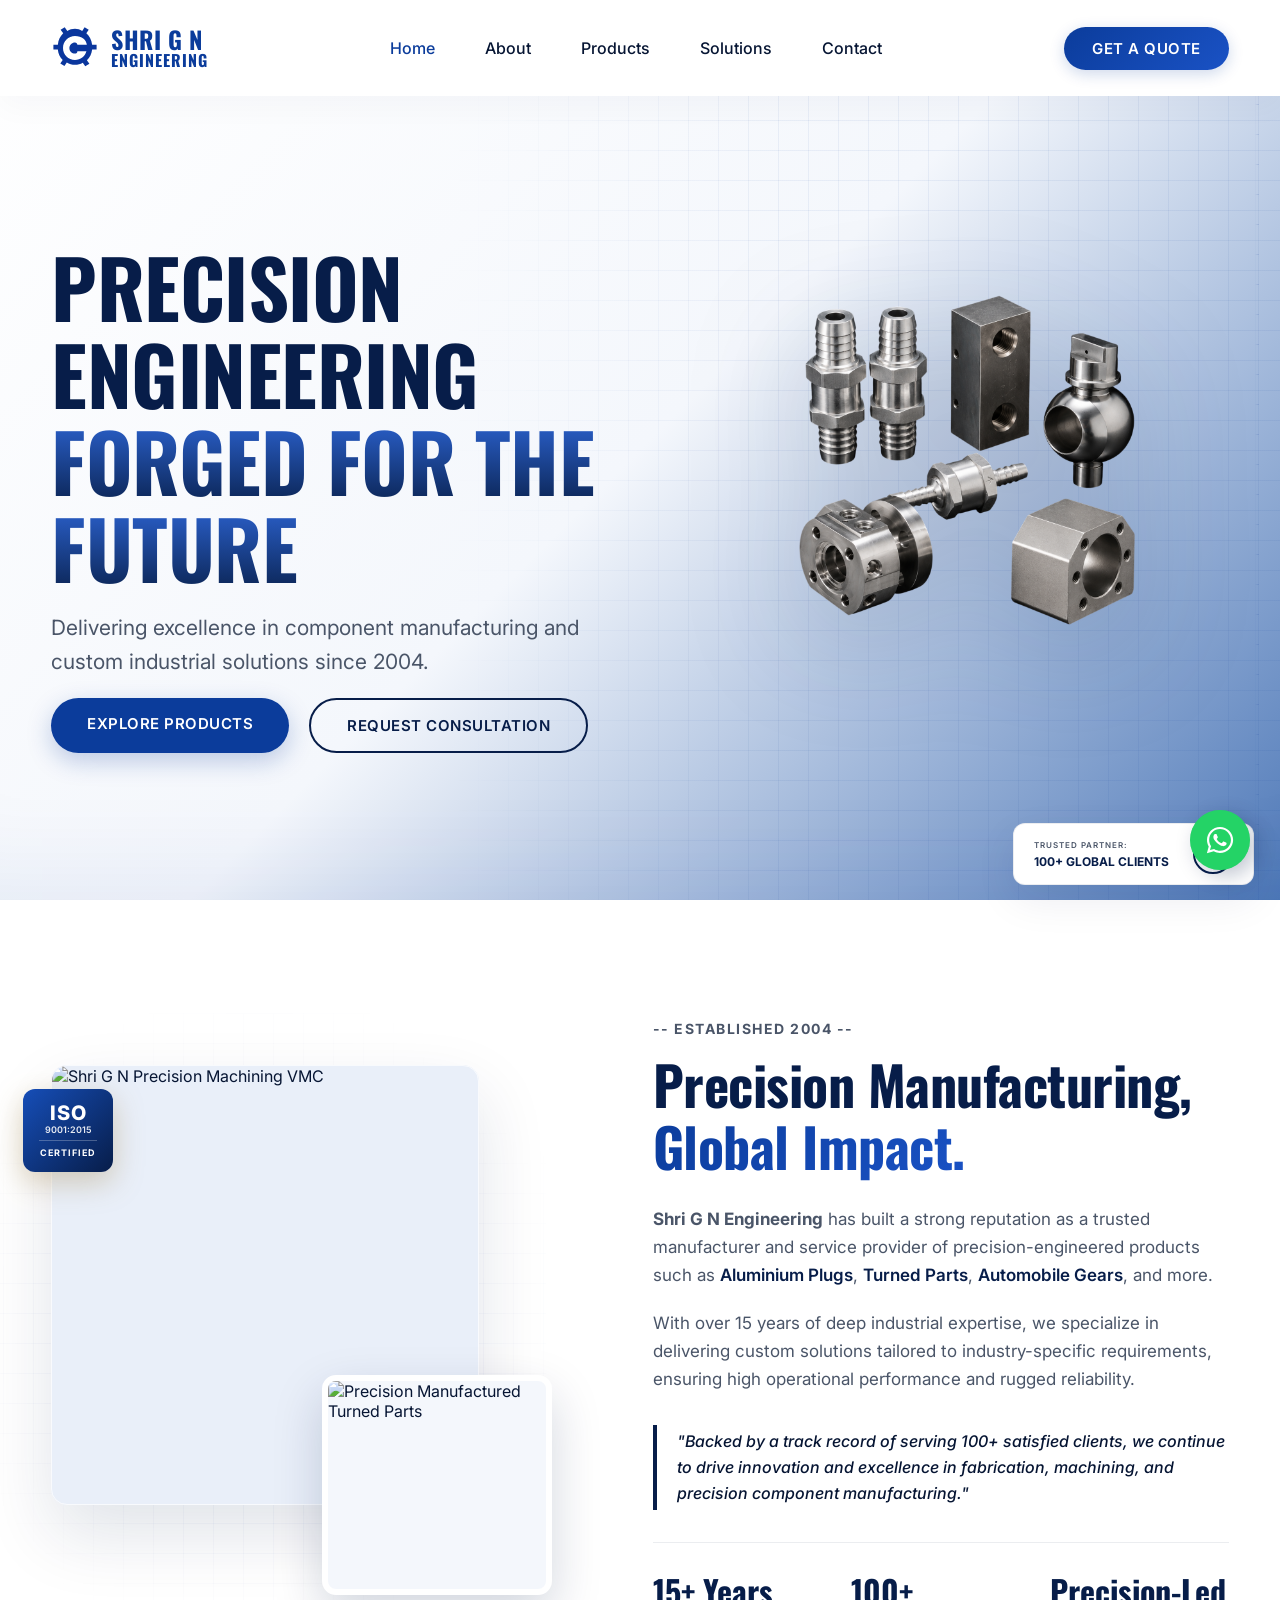
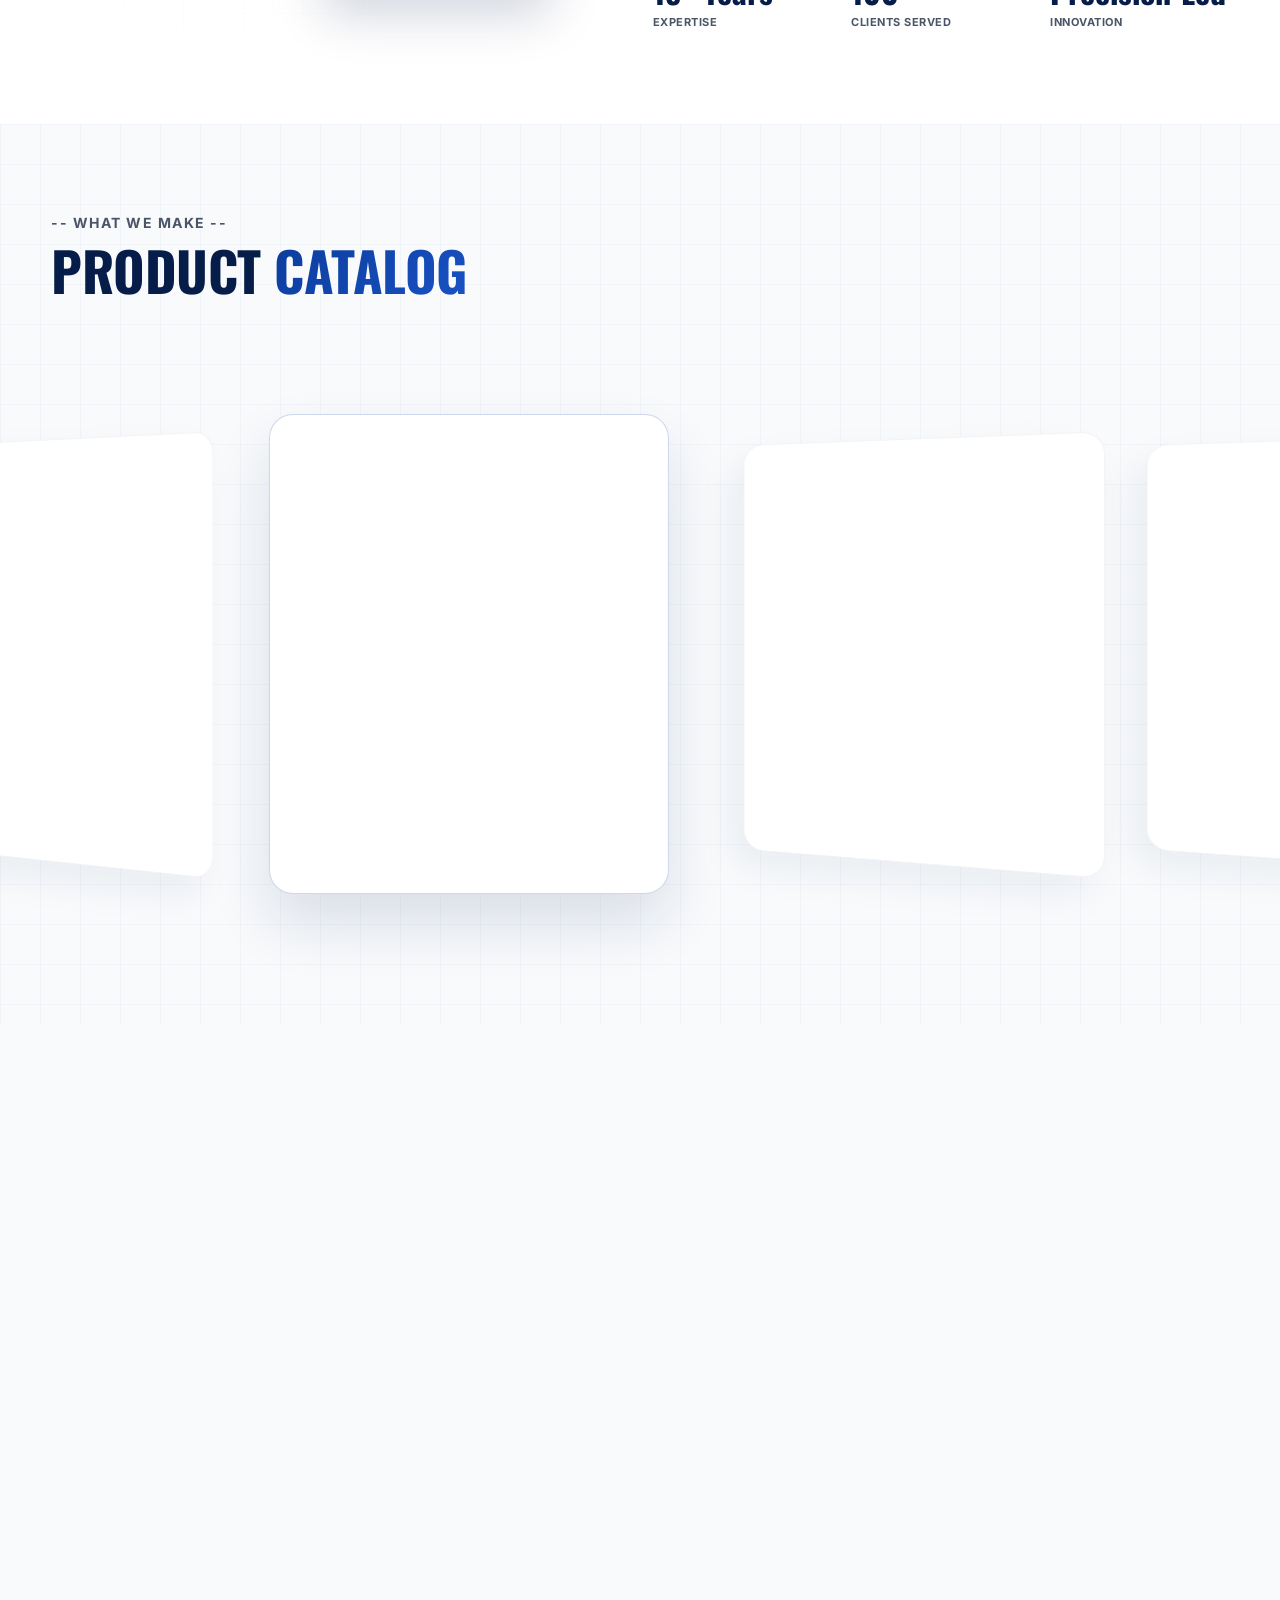
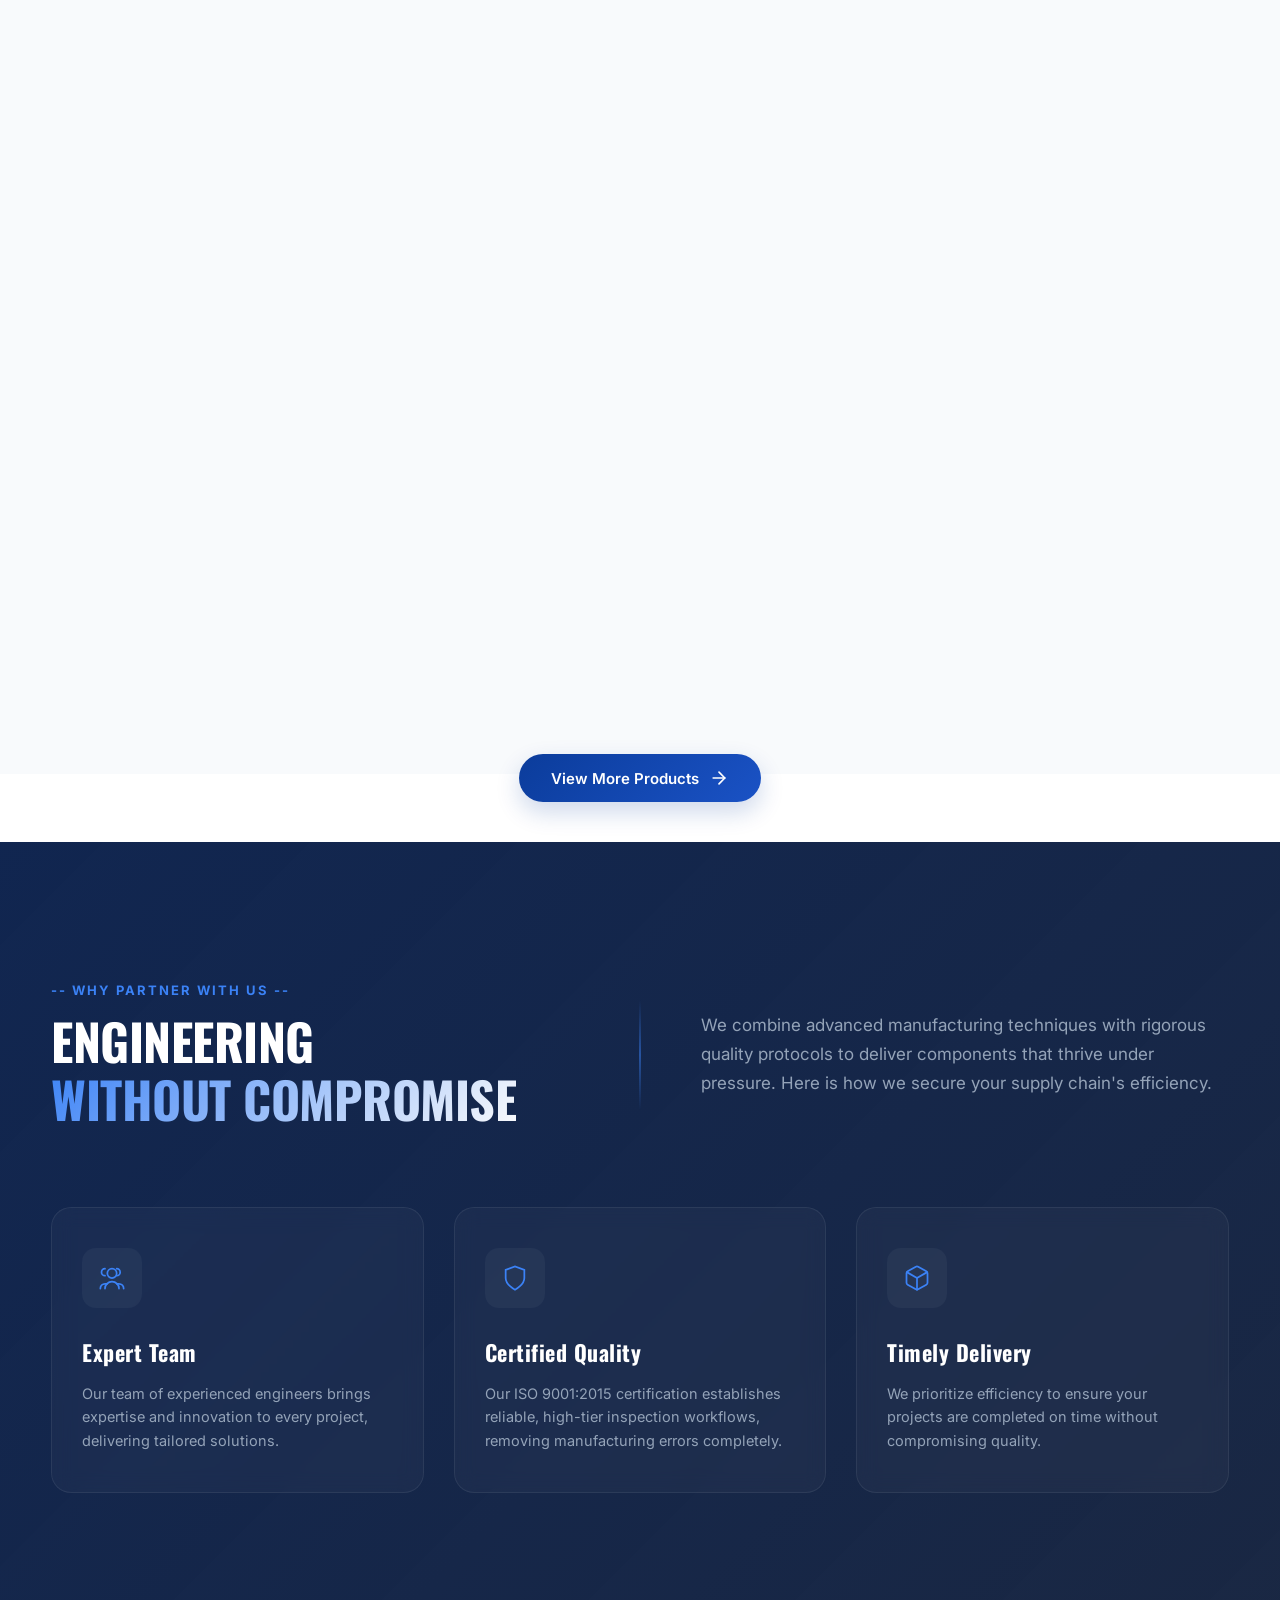
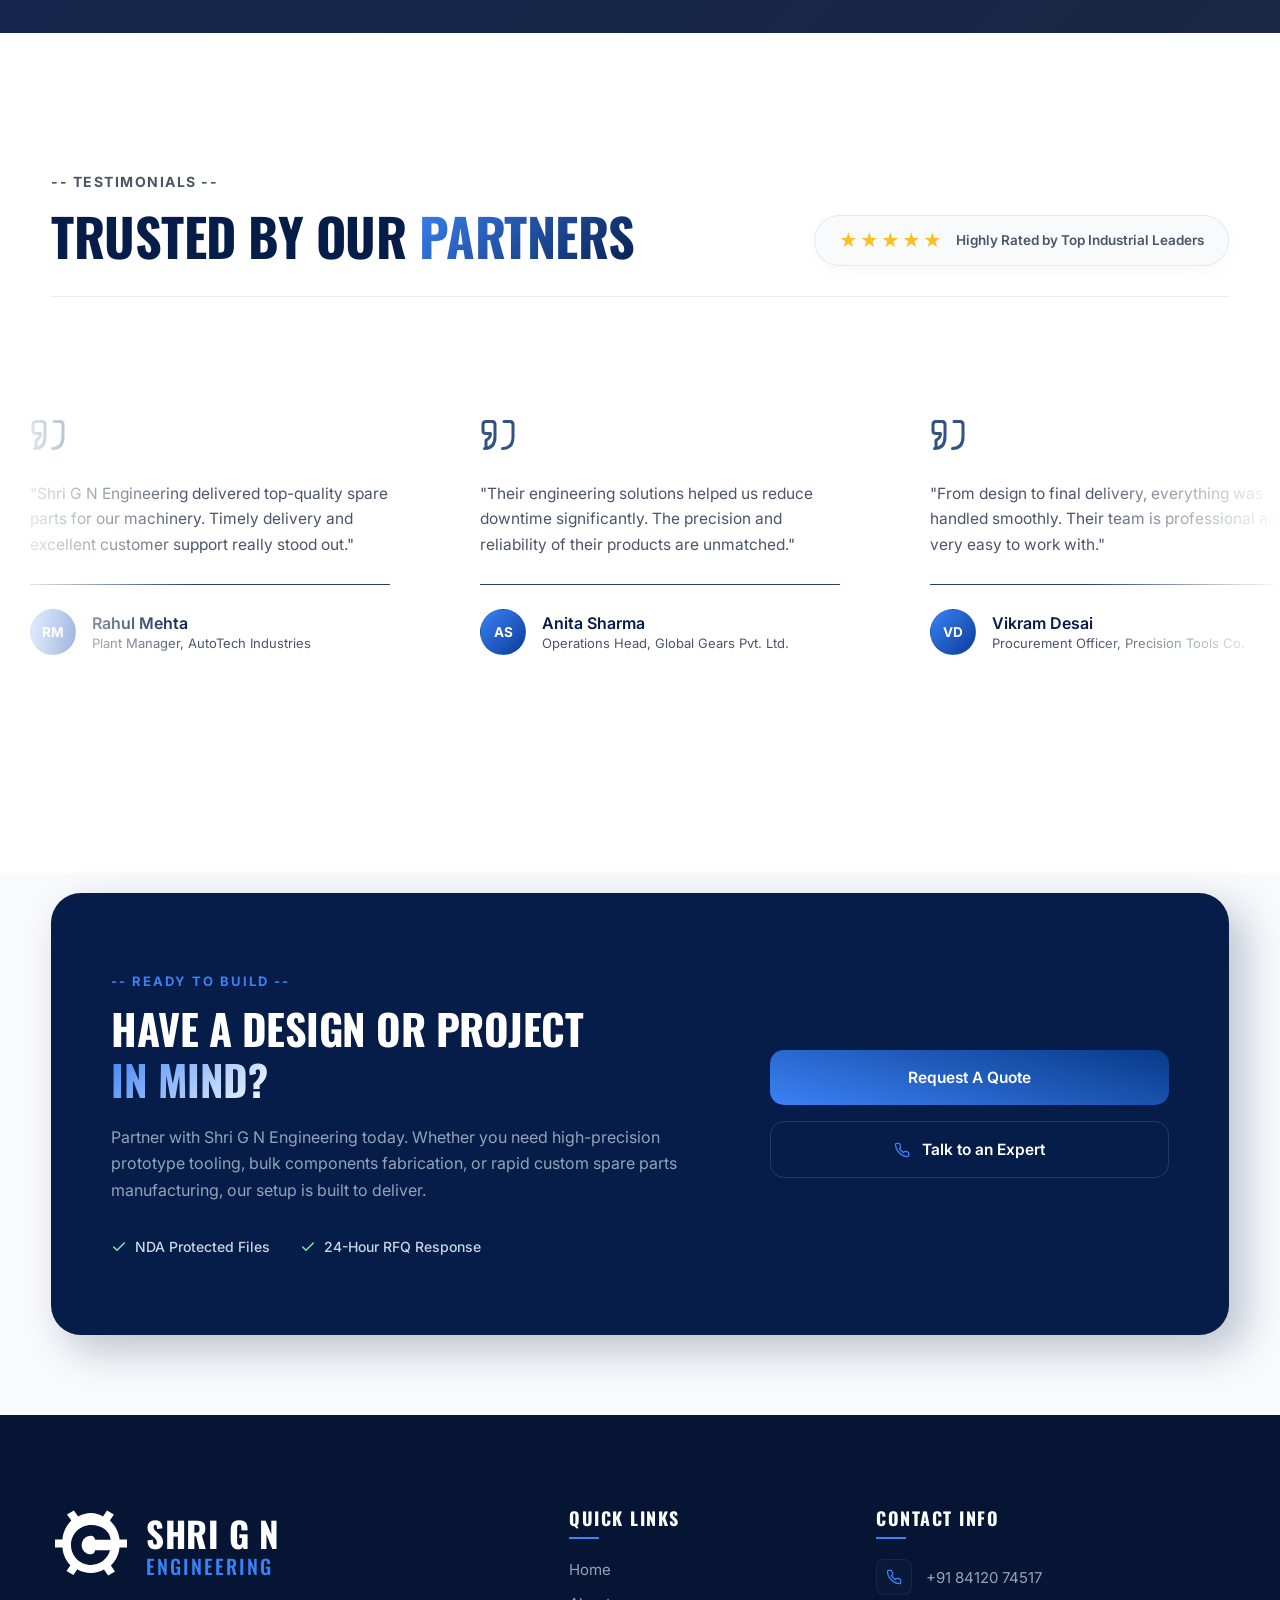
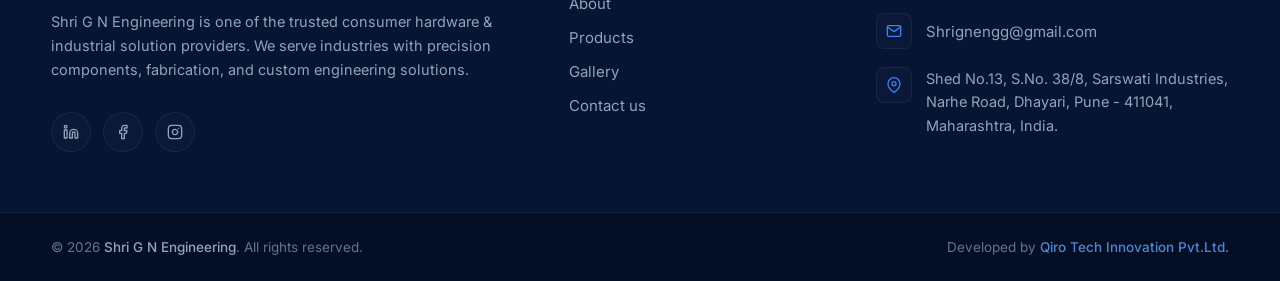
==== commit 56a52e64: "Floating Button Added" ====
--- a/index.html
+++ b/index.html
@@ -47,7 +47,7 @@
 
             <div class="hero-image-block">
                <div class="blueprint-grid-layer"></div>
-               <img src="img/hero3.png" alt="Precision Engineering Component" class="component-img">
+               <img src="img/hero5.png" alt="Precision Engineering Component" class="component-img">
             </div>
         </div>
 
@@ -565,11 +565,11 @@
                         </a>
                     </div>
                 </div>
-                
+
                 <div class="footer-col col-nav-links">
                     <h4 class="footer-section-heading">Quick Links</h4>
                     <ul class="footer-link-list">
-                        <li><a href="#home">Home</a></li>
+                        <li><a href="index.html">Home</a></li>
                         <li><a href="#about">About</a></li>
                         <li><a href="#products">Products</a></li>
                         <li><a href="#gallery">Gallery</a></li>
@@ -621,6 +621,19 @@
     </div>
 </footer>
 
+<a href="https://wa.me/919403118661?text=Hello!%20I%20am%20interested%20in%20your%20engineering%20services." 
+   class="whatsapp-floating-btn" 
+   target="_blank" 
+   rel="noopener noreferrer" 
+   aria-label="Contact us on WhatsApp">
+    
+    <svg xmlns="http://www.w3.org/2000/svg" viewBox="0 0 448 512">
+        <path fill="currentColor" d="M380.9 97.1C339 55.1 283.2 32 223.9 32c-122.4 0-222 99.6-222 222 0 39.1 10.2 77.3 29.6 111L0 480l117.7-30.9c32.4 17.7 68.9 27 106.1 27h.1c122.3 0 224.1-99.6 224.1-222 0-59.3-25.2-115-67.1-157zm-157 341.6c-33.2 0-65.7-8.9-94-25.7l-6.7-4-69.8 18.3L72 359.2l-4.4-7c-18.5-29.4-28.2-63.3-28.2-98.2 0-101.7 82.8-184.5 184.6-184.5 49.3 0 95.6 19.2 130.4 54.1 34.8 34.9 56.2 81.2 56.1 130.5 0 101.8-84.9 184.6-186.6 184.6zm101.2-138.2c-5.5-2.8-32.8-16.2-37.9-18-5.1-1.9-8.8-2.8-12.5 2.8-3.7 5.6-14.3 18-17.6 21.8-3.2 3.7-6.5 4.2-12 1.4-32.6-16.3-54-29.1-75.5-66-5.7-9.8 5.7-9.1 16.3-30.3 1.8-3.7.9-6.9-.5-9.7-1.4-2.8-12.5-30.1-17.1-41.2-4.5-10.8-9.1-9.3-12.5-9.5-3.2-.2-6.9-.2-10.6-.2-3.7 0-9.7 1.4-14.8 6.9-5.1 5.6-19.4 19-19.4 46.3 0 27.3 19.9 53.7 22.6 57.4 2.8 3.7 39.1 59.7 94.8 83.8 35.2 15.2 49 16.5 66.6 13.9 10.7-1.6 32.8-13.4 37.4-26.4 4.6-13 4.6-24.1 3.2-26.4-1.3-2.5-5-3.9-10.5-6.6z"/>
+    </svg>
+    
+    <span class="pulse-effect"></span>
+</a>
+
 <script src="js/script.js"></script>
 </body>
 </html>
--- a/css/style.css
+++ b/css/style.css
@@ -1938,4 +1938,83 @@
         align-items: flex-start;
         gap: 8px;
     }
+}
+
+
+/* ================================================================================== */
+/* --- Premium WhatsApp Floating Button Styles --- */
+/* ================================================================================== */
+
+.whatsapp-floating-btn {
+    position: fixed;
+    bottom: 30px;
+    right: 30px;
+    width: 60px;
+    height: 60px;
+    background-color: #25D366; 
+    color: #FFFFFF;
+    border-radius: 50%;
+    display: flex;
+    align-items: center;
+    justify-content: center;
+    text-decoration: none;
+    z-index: 9999;
+    transition: all 0.3s cubic-bezier(0.175, 0.885, 0.32, 1.275);
+    
+
+    box-shadow: 6px 6px 20px rgba(7, 29, 73, 0.25);
+}
+
+.whatsapp-floating-btn svg {
+    width: 30px;
+    height: 30px;
+    transition: transform 0.3s ease;
+}
+
+.whatsapp-floating-btn:hover {
+    transform: translateY(-5px); 
+    background-color: #20ba5a;
+    box-shadow: 10px 10px 25px rgba(7, 29, 73, 0.35); 
+}
+
+.whatsapp-floating-btn:hover svg {
+    transform: scale(1.1); 
+}
+
+
+.whatsapp-floating-btn::after {
+    content: '';
+    position: absolute;
+    width: 100%;
+    height: 100%;
+    border-radius: 50%;
+    background-color: #25D366;
+    opacity: 0.4;
+    z-index: -1;
+    animation: waPulse 2s infinite;
+}
+
+@keyframes waPulse {
+    0% {
+        transform: scale(1);
+        opacity: 0.4;
+    }
+    100% {
+        transform: scale(1.5);
+        opacity: 0;
+    }
+}
+
+
+@media (max-width: 768px) {
+    .whatsapp-floating-btn {
+        bottom: 20px;
+        right: 20px;
+        width: 54px;
+        height: 54px;
+    }
+    .whatsapp-floating-btn svg {
+        width: 26px;
+        height: 26px;
+    }
 }
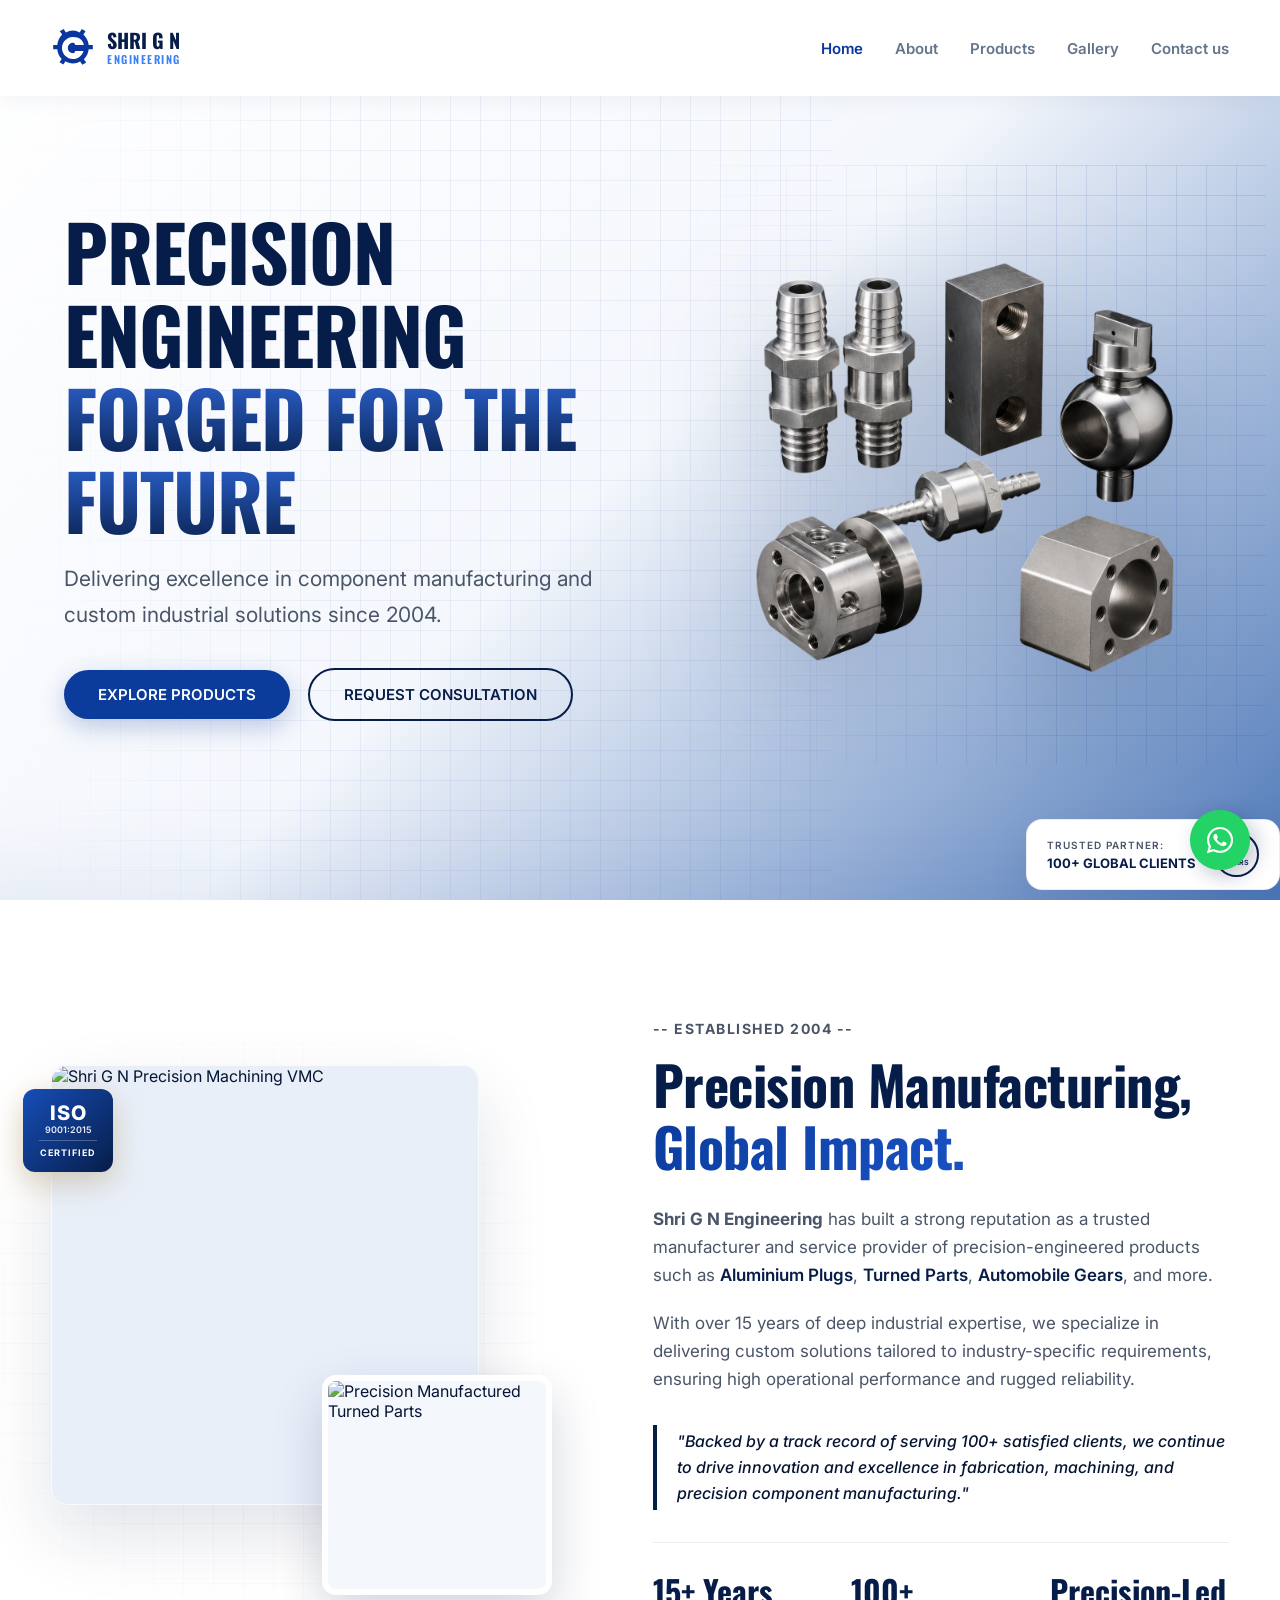
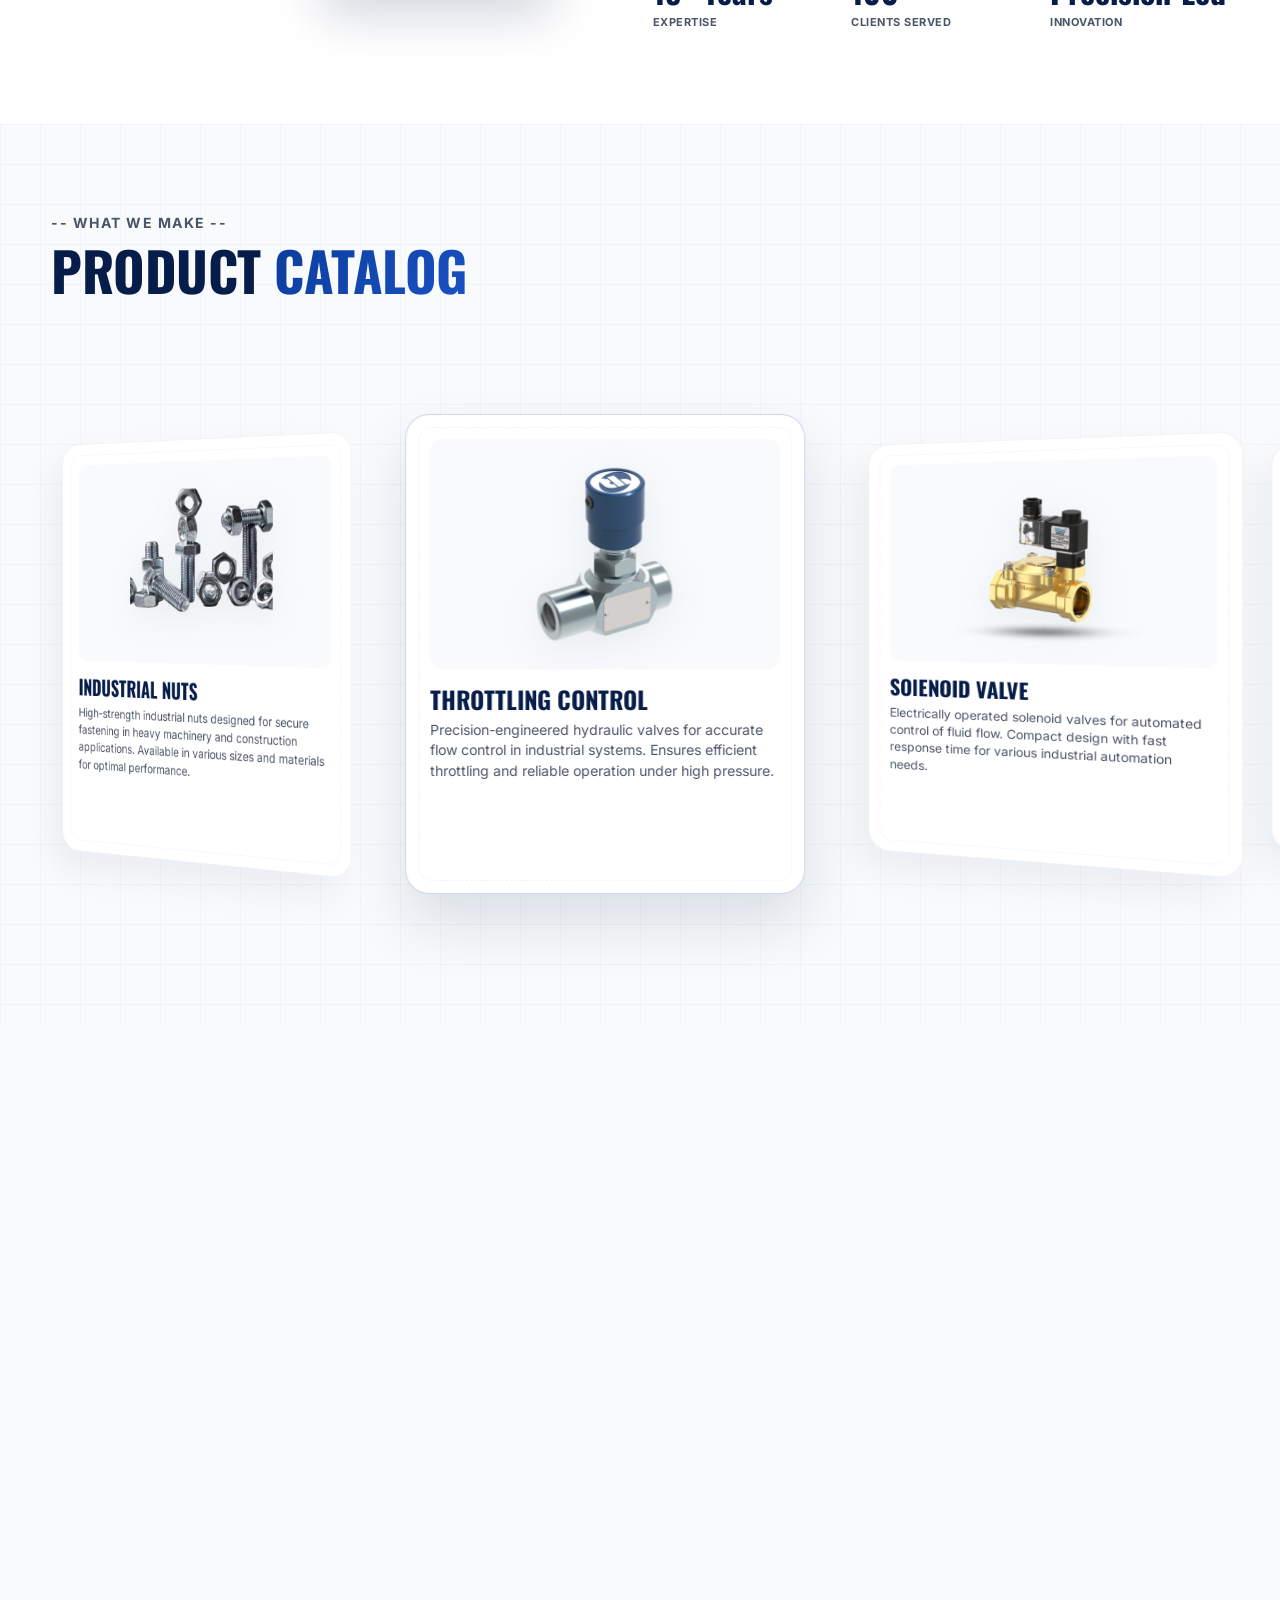
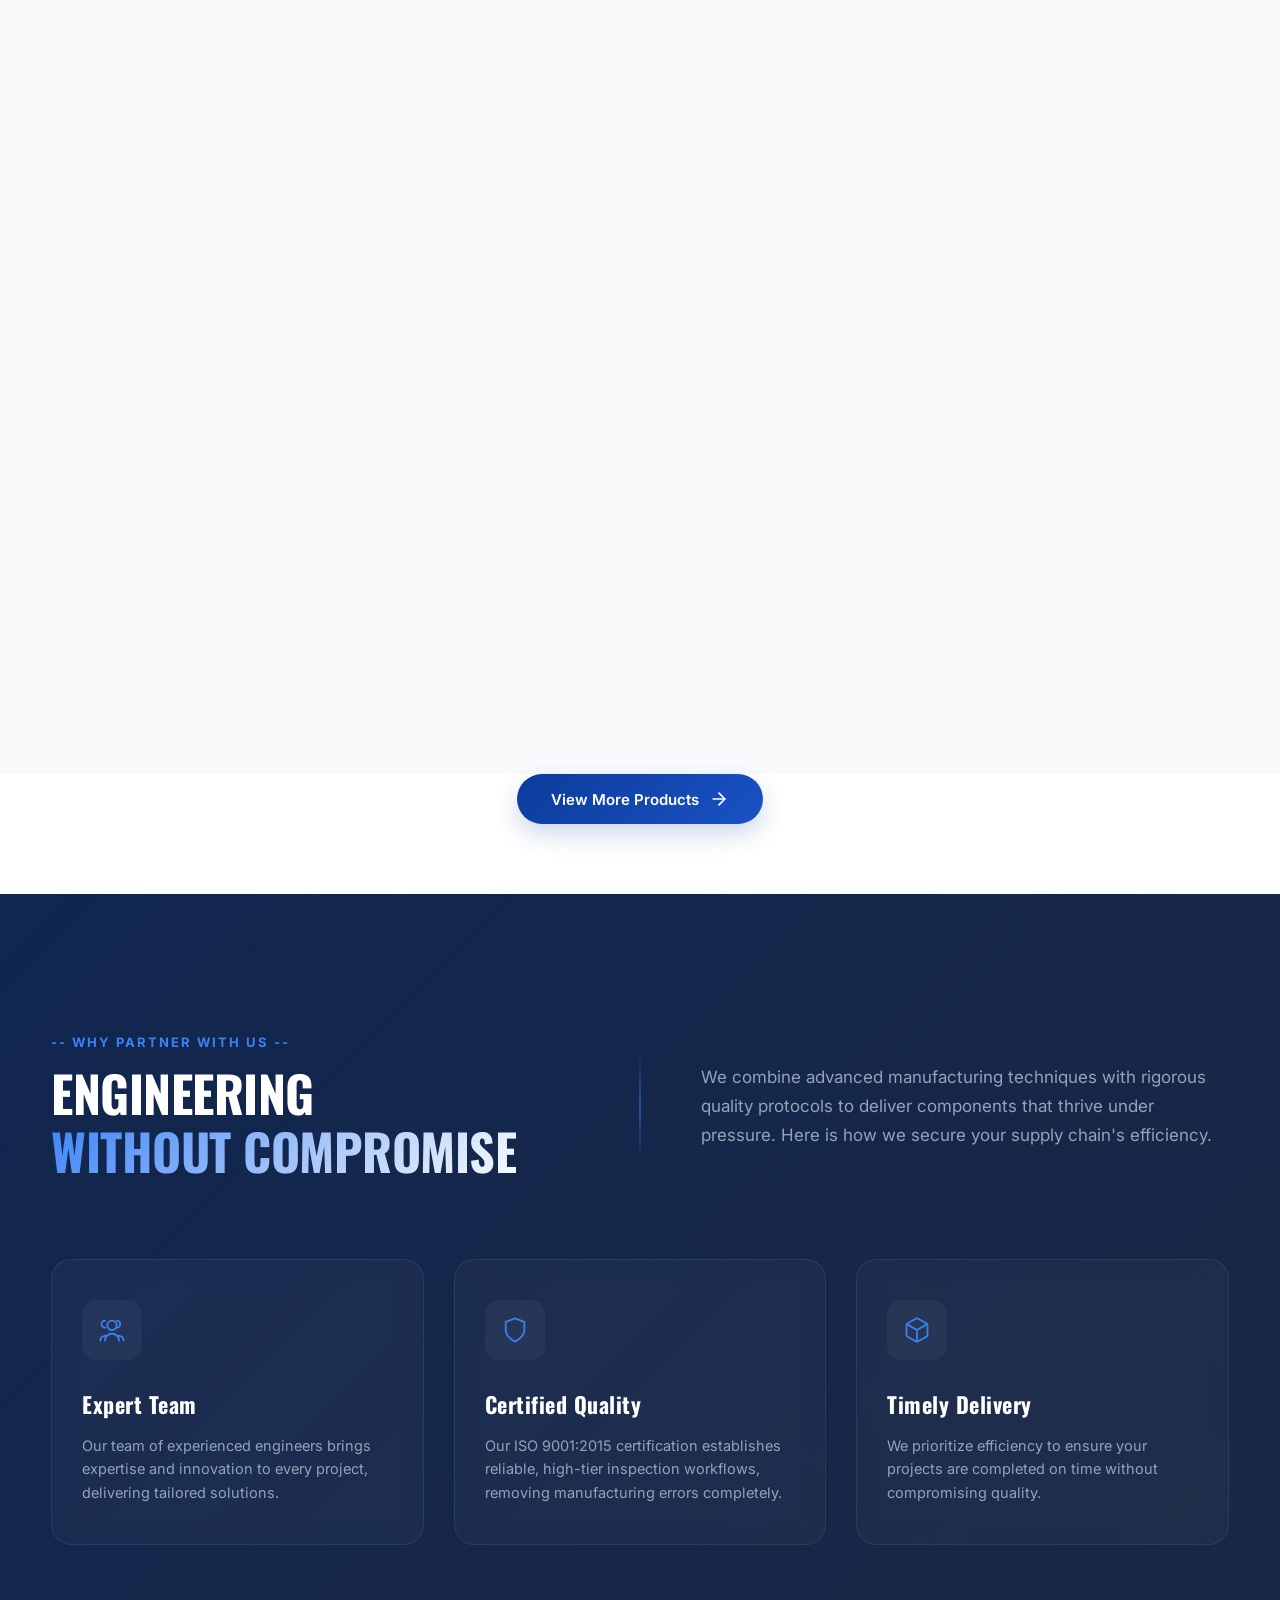
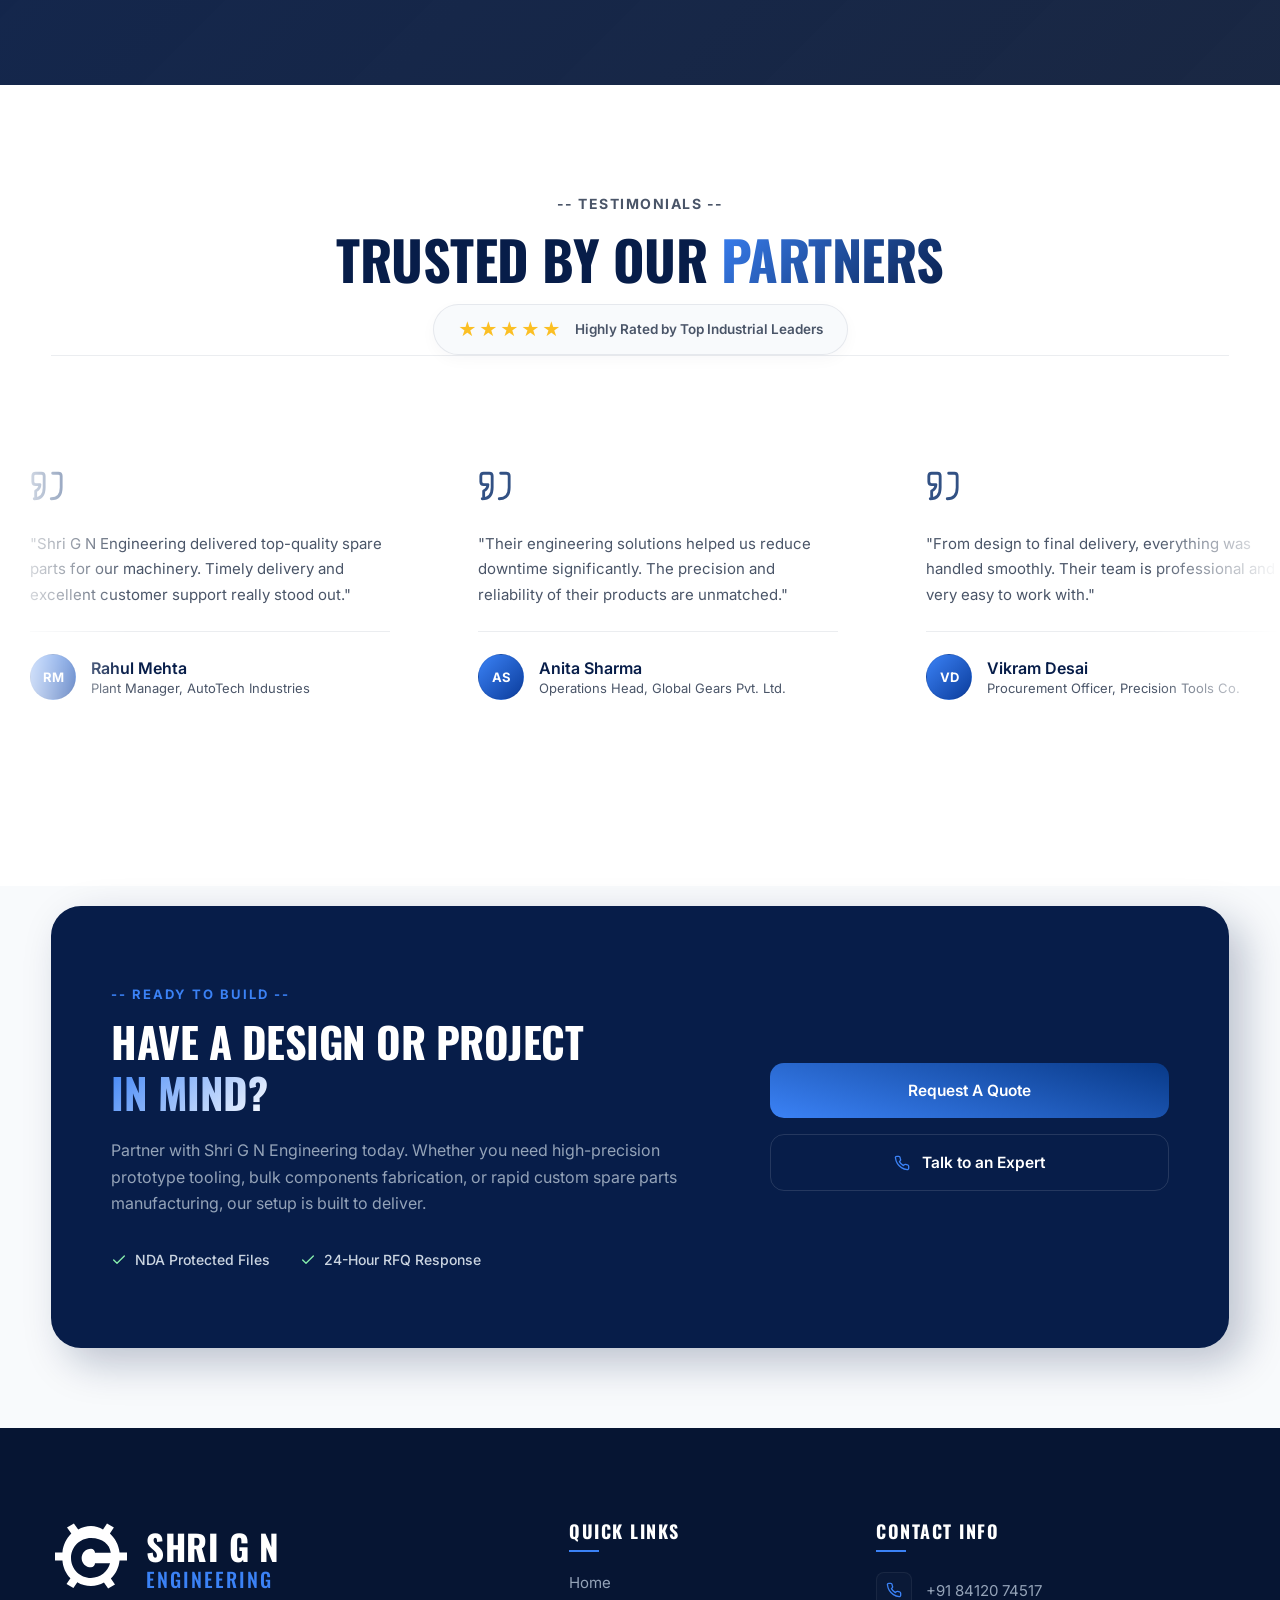
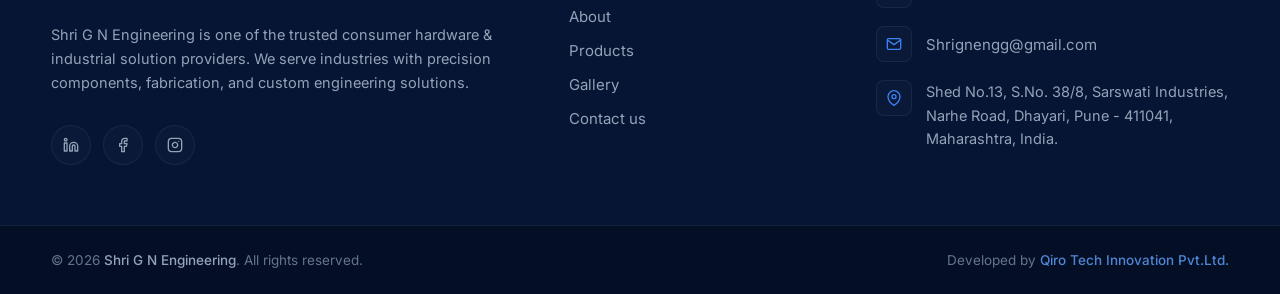
==== commit b5bafab2: "Home Page Mobile Responsive" ====
--- a/index.html
+++ b/index.html
@@ -11,25 +11,37 @@
 </head>
 <body>
 
-    <header class="navbar">
-        <div class="logo-container">
+    <nav class="main-navbar">
+    <div class="nav-container">
+        
+        <a href="#home" class="nav-logo-block">
             <svg class="logo-icon" viewBox="0 0 100 100" fill="none" xmlns="http://www.w3.org/2000/svg">
-                <path d="M50 10C55.3 10 60.5 11.6 65 14.5L70 7L78.6 12L73.6 19.5C80.2 25.5 84.5 33.7 85.7 43H95V53H85.7C84.8 61.8 80.9 69.7 74.8 75.7L80 83L71.4 88L66.2 80.7C61.4 83.5 55.8 85 50 85C43.8 85 37.9 83.3 32.9 80.2L28 87.5L19.4 82.5L24.3 75.2C18.5 69.3 14.9 61.5 14.3 53H5V43H14.3C15.2 33.9 19.1 25.7 25.4 19.5L20 12L28.6 7L34 14.5C38.7 11.6 44.2 10 50 10ZM50 25C36.2 25 25 36.2 25 50C25 63.8 36.2 75 50 75C61.5 75 71.1 67.2 73.8 56.7H55C55 59.5 52.8 61.7 50 61.7C43.5 61.7 38.3 56.5 38.3 50C38.3 43.5 43.5 38.3 50 38.3C52.8 38.3 55 40.5 55 43.3H74.7C73.4 33 64.6 25 50 25Z" fill="#0A369D"/>
+                <path d="M50 10C55.3 10 60.5 11.6 65 14.5L70 7L78.6 12L73.6 19.5C80.2 25.5 84.5 33.7 85.7 43H95V53H85.7C84.8 61.8 80.9 69.7 74.8 75.7L80 83L71.4 88L66.2 80.7C61.4 83.5 55.8 85 50 85C43.8 85 37.9 83.3 32.9 80.2L28 87.5L19.4 82.5L24.3 75.2C18.5 69.3 14.9 61.5 14.3 53H5V43H14.3C15.2 33.9 19.1 25.7 25.4 19.5L20 12L28.6 7L34 14.5C38.7 11.6 44.2 10 50 10ZM50 25C36.2 25 25 36.2 25 50C25 63.8 36.2 75 50 75C61.5 75 71.1 67.2 73.8 56.7H55C55 59.5 52.8 61.7 50 61.7C43.5 61.7 38.3 56.5 38.3 50C38.3 43.5 43.5 38.3 50 38.3C52.8 38.3 55 40.5 55 43.3H74.7C73.4 33 64.6 25 50 25Z" fill="currentColor"/>
             </svg>
             <div class="logo-text">
                 <span class="company-name">SHRI G N</span>
                 <span class="company-sub">ENGINEERING</span>
             </div>
-        </div>
-        <nav class="nav-links">
-            <a href="#" class="active">Home</a>
-            <a href="#">About</a>
-            <a href="#">Products</a>
-            <a href="#">Solutions</a>
-            <a href="#">Contact</a>
-        </nav>
-        <a href="#" class="btn-quote">GET A QUOTE</a>
-    </header>
+        </a>
+
+        <div class="nav-menu-wrapper" id="mobileNavMenu">
+            <ul class="nav-links-lane">
+                <li><a href="#home" class="nav-link active">Home</a></li>
+                <li><a href="#about" class="nav-link">About</a></li>
+                <li><a href="#products" class="nav-link">Products</a></li>
+                <li><a href="#gallery" class="nav-link">Gallery</a></li>
+                <li><a href="#contact" class="nav-link">Contact us</a></li>
+            </ul>
+        </div>
+
+        <button class="nav-toggle-trigger" id="menuToggleBtn" aria-label="Toggle Navigation Menu">
+            <span class="hamburger-line line-top"></span>
+            <span class="hamburger-line line-mid"></span>
+            <span class="hamburger-line line-bot"></span>
+        </button>
+
+    </div>
+</nav>
 
     <main class="hero-container">
         <div class="blueprint-bg"></div>
--- a/css/style.css
+++ b/css/style.css
@@ -25,404 +25,807 @@
     -webkit-font-smoothing: antialiased;
 }
 
-/* --- Navigation Bar --- */
-.navbar {
-    display: flex;
-    justify-content: space-between;
-    align-items: center;
-    padding: 24px 4%; 
-    background-color: var(--bg-white);
+.main-navbar {
     position: fixed;
-
     top: 0;
     left: 0;
     width: 100%;
-    z-index: 1000; 
-
-    transition: all 0.4s cubic-bezier(0.25, 1, 0.5, 1);
-    box-shadow: 0 10px 30px rgba(7, 29, 73, 0.03); 
-}
-
-
-/* NEW: The Glassmorphic look that triggers automatically on scroll */
-.navbar.scrolled {
-    padding: 14px 4%; 
-    background-color: rgba(255, 255, 255, 0.75); 
-    backdrop-filter: blur(12px) saturate(180%); 
-    -webkit-backdrop-filter: blur(12px) saturate(180%); 
-    border-bottom: 1px solid rgba(7, 29, 73, 0.07); 
-    box-shadow: 0 10px 40px rgba(7, 29, 73, 0.08); 
-}
-
-.logo-container {
+    height: 96px;
+    background-color: #FFFFFF;
+    box-shadow: 0 4px 20px rgba(7, 29, 73, 0.05);
+    z-index: 1000;
+}
+
+.nav-container {
+    max-width: 1400px;
+    height: 100%;
+    margin: 0 auto;
+    padding: 0 4%;
+    display: flex;
+    justify-content: space-between;
+    align-items: center;
+}
+
+/* --- Brand Typography Integration --- */
+.nav-logo-block {
     display: flex;
     align-items: center;
     gap: 12px;
-}
-
-.logo-icon {
-    width: 48px;
-    height: 48px;
-}
-
-.logo-text {
+    text-decoration: none;
+}
+
+.nav-logo-block .logo-icon {
+    width: 44px;
+    height: 44px;
+    color: #0A369D;
+}
+
+.nav-logo-block .logo-text {
     display: flex;
     flex-direction: column;
+}
+
+.nav-logo-block .company-name {
     font-family: 'Oswald', sans-serif;
+    font-size: 20px;
+    font-weight: 700;
+    color: #071D49;
     line-height: 1.1;
 }
 
-.company-name {
-    font-size: 24px;
-    font-weight: 700;
-    color: var(--primary-blue);
-    letter-spacing: 0.5px;
-}
-
-.company-sub {
-    font-size: 16px;
-    font-weight: 700;
-    color: var(--primary-blue);
-    letter-spacing: 1px;
-}
-
-.nav-links {
-    display: flex;
-    gap: 50px;
-}
-
-.nav-links a {
+.nav-logo-block .company-sub {
+    font-family: 'Oswald', sans-serif;
+    font-size: 11px;
+    font-weight: 600;
+    color: #3b82f6;
+    letter-spacing: 1.5px;
+}
+
+/* --- Desktop Menu Items Track --- */
+.nav-links-lane {
+    display: flex;
+    gap: 32px;
+    list-style: none;
+    margin: 0;
+    padding: 0;
+}
+
+.nav-link {
+    color: #64748b;
+    font-size: 15px;
+    font-weight: 600;
     text-decoration: none;
-    color: var(--text-main);
-    font-weight: 500;
-    font-size: 16px;
-    transition: color 0.2s ease;
-
-}
-
-.nav-links a:hover, .nav-links a.active {
-    color: var(--primary-blue);
-}
-
-.btn-quote {
-    background: linear-gradient(135deg, var(--primary-blue) 0%, #1A52C5 100%);
-    color: white;
-    text-decoration: none;
-    padding: 12px 28px;
-    border-radius: 25px;
-    font-weight: 600;
-    font-size: 15px;
-    letter-spacing: 0.5px;
-    box-shadow: 0 4px 15px rgba(11, 60, 155, 0.2);
-    transition: all 0.3s ease;
-}
-
-.btn-quote:hover {
-    transform: translateY(-2px);
-    box-shadow: 0 6px 20px rgba(11, 60, 155, 0.3);
+    transition: color 0.25s ease;
+}
+
+.nav-link:hover, .nav-link.active {
+    color: #0A369D;
+}
+
+.nav-toggle-trigger {
+    display: none; /* Hidden on desktop viewports */
 }
 
 /* ================================================================================== */
-
-
-/* --- Hero Layout Container Correction --- */
-.hero-container {
+/* --- Mobile Responsive Transformation Zone (< 1024px) --- */
+/* ================================================================================== */
+
+@media (max-width: 1024px) {
+    
+    /* --- Interactive Hamburger Trigger Config --- */
+    .nav-toggle-trigger {
+        display: flex;
+        flex-direction: column;
+        justify-content: space-between;
+        width: 26px;
+        height: 18px;
+        background: transparent;
+        border: none;
+        cursor: pointer;
+        padding: 0;
+        z-index: 1010;
+    }
+    
+    .hamburger-line {
+        width: 100%;
+        height: 2.5px;
+        background-color: #071D49;
+        border-radius: 4px;
+        transition: transform 0.3s ease, opacity 0.3s ease, background-color 0.3s ease;
+    }
+
+    /* --- Off-Canvas Sliding Half-Screen Drawer --- */
+    .nav-menu-wrapper {
+        position: fixed;
+        top: 0;
+        left: -100%; /* Hidden completely off-screen layout leftwise default state */
+        width: 50%; /* Takes exactly half of the available screen workspace */
+        height: 100vh;
+        background-color: #FFFFFF;
+        padding: 140px 40px 40px 40px;
+        box-shadow: 15px 0 40px rgba(7, 29, 73, 0); /* Hidden shadow track initially */
+        display: block;
+        z-index: 1005;
+        transition: left 0.4s cubic-bezier(0.16, 1, 0.3, 1), box-shadow 0.4s ease;
+    }
+
+    /* --- Active Drawer State Modifier --- */
+    .nav-menu-wrapper.menu-open {
+        left: 0; /* Slides into framework field view seamlessly */
+        box-shadow: 25px 0 60px rgba(7, 29, 73, 0.15); /* Right edge dynamic drop shadow */
+    }
+
+    .nav-links-lane {
+        flex-direction: column;
+        gap: 28px;
+    }
+
+    .nav-link {
+        font-size: 18px;
+        display: block;
+        padding: 8px 0;
+        border-bottom: 1px solid #f1f5f9;
+    }
+
+    /* --- Morphing Hamburger Animation into 'X' Close Glyph --- */
+    .nav-toggle-trigger.open-active .line-top {
+        transform: translateY(8px) rotate(45deg);
+    }
+    
+    .nav-toggle-trigger.open-active .line-mid {
+        opacity: 0;
+    }
+    
+    .nav-toggle-trigger.open-active .line-bot {
+        transform: translateY(-8px) rotate(-45deg);
+    }
+
+    /* --- Dark Backdrop Layer Mask --- */
+    .nav-backdrop-overlay {
+        position: fixed;
+        inset: 0;
+        background-color: rgba(7, 29, 73, 0.4);
+        opacity: 0;
+        pointer-events: none;
+        z-index: 1002;
+        transition: opacity 0.3s ease;
+    }
+    
+    .nav-backdrop-overlay.active-view {
+        opacity: 1;
+        pointer-events: auto;
+    }
+}
+
+/* Small mobile devices phone scale optimization */
+@media (max-width: 600px) {
+    .nav-menu-wrapper {
+        width: 75%; /* Increases width allocation slightly on smaller phone touchscreens */
+    }
+}
+
+/* ================================================================================== */
+
+
+/* =========================================================
+   HERO SECTION - FULLY RESPONSIVE VERSION
+========================================================= */
+
+/* ---------- HERO CONTAINER ---------- */
+.hero-container{
     position: relative;
     min-height: 100vh;
+
     display: flex;
     align-items: center;
-    /* CHANGED: Added top padding equal to the navbar's height so your text content doesn't get hidden behind it */
-    padding: 96px 3% 80px 4%;
-    
-    background: linear-gradient(135deg, 
-        #FFFFFF 0%,     
-        #F4F7FC 50%,    
+
+    padding: 110px 5% 80px;
+
+    overflow: hidden;
+
+    background: linear-gradient(
+        135deg,
+        #FFFFFF 0%,
+        #F4F7FC 50%,
         #05419bb3 100%,
-        #0b2853f3 100%     
+        #0b2853f3 100%
     );
-    
-    box-shadow: inset 0 -120px 100px -100px rgba(11, 60, 155, 0.08); 
-  
-}
-.blueprint-bg {
+
+    box-shadow:
+        inset 0 -120px 100px -100px rgba(11, 60, 155, 0.08);
+}
+
+/* ---------- BACKGROUND GRID ---------- */
+.blueprint-bg{
     position: absolute;
+    inset: 0;
+
+    width: 65%;
+    height: 100%;
+
+    right: 0;
     top: 0;
-    right: 0;
-    width: 65%; /* Increased grid structure reach from the right side */
-    height: 100%;
+
+    z-index: 1;
+
     background-size: 30px 30px;
-    background-image: 
-        linear-gradient(to right, rgba(11, 60, 155, 0.06) 1px, transparent 1px),
-        linear-gradient(to bottom, rgba(11, 60, 155, 0.06) 1px, transparent 1px);
-    mask-image: linear-gradient(to left, rgba(0,0,0,1) 60%, rgba(0,0,0,0) 100%);
-    -webkit-mask-image: linear-gradient(to left, rgba(0,0,0,1) 60%, rgba(0,0,0,0) 100%);
-    z-index: 1;
-}
-
-.hero-content {
-    display: grid;
-    grid-template-columns: 1.15fr 0.85fr;
-    align-items: center;
-    gap: 20px;
-    width: 100%;
+
+    background-image:
+        linear-gradient(
+            to right,
+            rgba(11, 60, 155, 0.06) 1px,
+            transparent 1px
+        ),
+        linear-gradient(
+            to bottom,
+            rgba(11, 60, 155, 0.06) 1px,
+            transparent 1px
+        );
+
+    mask-image:
+        linear-gradient(
+            to left,
+            rgba(0,0,0,1) 60%,
+            rgba(0,0,0,0) 100%
+        );
+
+    -webkit-mask-image:
+        linear-gradient(
+            to left,
+            rgba(0,0,0,1) 60%,
+            rgba(0,0,0,0) 100%
+        );
+}
+
+/* ---------- CONTENT ---------- */
+.hero-content{
     position: relative;
     z-index: 2;
-}
-
-/* --- Left Side Text Content Styles --- */
-.hero-text-block {
-    max-width: 1100px;
-}
-
-.hero-title {
+
+    width: 100%;
+
+    display: grid;
+    grid-template-columns: 1.1fr 0.9fr;
+
+    align-items: center;
+    gap: 40px;
+}
+
+/* =========================================================
+   LEFT CONTENT
+========================================================= */
+
+.hero-text-block{
+    width: 100%;
+    max-width: 700px;
+}
+
+.hero-title{
     font-family: 'Oswald', sans-serif;
-    font-size: 80px; 
+
+    font-size: clamp(42px, 6vw, 82px);
+
     font-weight: 700;
-    line-height: 1.09;
+    line-height: 1.08;
+
     color: var(--dark-navy);
-     margin-top: 80px;
-    letter-spacing: -0.5px;
-}
-
-/* Gradient effect span for H1 styling */
-.hero-title span {
-    background: linear-gradient(180deg, #295dc5 20%, #061b41 100%);
+
+    letter-spacing: -1px;
+
+    margin-bottom: 20px;
+}
+
+.hero-title span{
+    background: linear-gradient(
+        180deg,
+        #295dc5 20%,
+        #061b41 100%
+    );
+
     -webkit-background-clip: text;
     -webkit-text-fill-color: transparent;
     background-clip: text;
 }
 
-.hero-subtitle {
-    font-size: 21px;
-    line-height: 1.6;
+.hero-subtitle{
+    font-size: clamp(15px, 2vw, 21px);
+
+    line-height: 1.7;
+
     color: var(--text-muted);
-    margin-top: 20px;
-     margin-bottom: 20px;
-    max-width: 560px;
-}
-
-.cta-group {
-    display: flex;
-    gap: 20px;
-}
-
-.btn-primary {
-    background-color: var(--primary-blue);
-    color: white;
+
+    max-width: 580px;
+
+    margin-bottom: 35px;
+}
+
+/* ---------- BUTTONS ---------- */
+.cta-group{
+    display: flex;
+    align-items: center;
+    flex-wrap: wrap;
+
+    gap: 18px;
+}
+
+.btn-primary,
+.btn-secondary{
     text-decoration: none;
-    padding: 16px 36px;
-    border-radius: 30px;
+
+    padding: 15px 34px;
+
+    border-radius: 50px;
+
+    font-size: 15px;
     font-weight: 600;
-    font-size: 15px;
-    letter-spacing: 0.5px;
-    box-shadow: 0 8px 25px rgba(11, 60, 155, 0.25);
-    transition: all 0.2s ease;
-}
-
-.btn-primary:hover {
-    background-color: var(--hover-blue);
-    transform: translateY(-2px);
-}
-
-.btn-secondary {
-    background-color: transparent;
+
+    transition: all .3s ease;
+}
+
+.btn-primary{
+    background: var(--primary-blue);
+    color: #fff;
+
+    box-shadow:
+        0 8px 25px rgba(11, 60, 155, 0.25);
+}
+
+.btn-primary:hover{
+    background: var(--hover-blue);
+    transform: translateY(-3px);
+}
+
+.btn-secondary{
+    border: 2px solid var(--dark-navy);
     color: var(--dark-navy);
-    text-decoration: none;
-    padding: 16px 36px;
-    border: 2px solid var(--dark-navy);
-    border-radius: 30px;
-    font-weight: 600;
-    font-size: 15px;
-    letter-spacing: 0.5px;
-    transition: all 0.2s ease;
-}
-
-.btn-secondary:hover {
-    background-color: var(--dark-navy);
-    color: white;
-}
-
-/* --- Hero Image Block Context --- */
-.hero-image-block {
+    background: transparent;
+}
+
+.btn-secondary:hover{
+    background: var(--dark-navy);
+    color: #fff;
+}
+
+/* =========================================================
+   RIGHT IMAGE SECTION
+========================================================= */
+
+.hero-image-block{
     position: relative;
+
+    width: 100%;
+    min-height: 500px;
+
     display: flex;
     justify-content: center;
     align-items: center;
-    width: 90%;
-    height: 100%;
-}
-
-/* --- The Technical Grid Behind The Image --- */
-.blueprint-grid-layer {
+}
+
+/* ---------- GRID BEHIND IMAGE ---------- */
+.blueprint-grid-layer{
     position: absolute;
-    top: -15%; 
-    right: -15%;
-    width: 1%; /* Increased grid size dimension from the right */
-    height: 130%;
+
+    top: -10%;
+    right: -10%;
+
+    width: 120%;
+    height: 120%;
+
     z-index: 1;
-    
+
     background-size: 30px 30px;
-    background-image: 
-        linear-gradient(to right, rgba(11, 60, 155, 0.11) 1px, transparent 1px),
-        linear-gradient(to bottom, rgba(11, 60, 155, 0.11) 1px, transparent 1px);
-        
-    mask-image: linear-gradient(to left, rgba(0, 0, 0, 1) 35%, rgba(0, 0, 0, 0) 100%);
-    -webkit-mask-image: linear-gradient(to left, rgba(0, 0, 0, 1) 35%, rgba(0, 0, 0, 0) 100%);
-    
+
+    background-image:
+        linear-gradient(
+            to right,
+            rgba(11, 60, 155, 0.11) 1px,
+            transparent 1px
+        ),
+        linear-gradient(
+            to bottom,
+            rgba(11, 60, 155, 0.11) 1px,
+            transparent 1px
+        );
+
+    mask-image:
+        linear-gradient(
+            to left,
+            rgba(0,0,0,1) 35%,
+            rgba(0,0,0,0) 100%
+        );
+
+    -webkit-mask-image:
+        linear-gradient(
+            to left,
+            rgba(0,0,0,1) 35%,
+            rgba(0,0,0,0) 100%
+        );
+
     pointer-events: none;
 }
 
-/* --- The Component Image Sitting on Top --- */
-.component-img {
+/* ---------- COMPONENT IMAGE ---------- */
+.component-img{
     position: relative;
-    z-index: 2; 
-    max-width: 90%; /* Increased overall physical size of image component */
+    z-index: 2;
+
+    width: 100%;
+    max-width: 600px;
+
     height: auto;
     object-fit: contain;
-    filter: drop-shadow(0 25px 60px rgba(7, 29, 73, 0.18)); /* Enhanced elevation shadow */
-   
-    animation: floatingEngine 6s ease-in-out infinite;
-}
-
-/* --- Floating Keyframe Definition --- */
-/* --- Floating Keyframe Definition --- */
-@keyframes floatingEngine {
-    0% {
-        /* Pushes the baseline down slightly (Adjust 25px up or down as needed) */
-        transform: translateY(25px); 
-        filter: drop-shadow(0 25px 60px rgba(7, 29, 73, 0.18));
-    }
-    50% {
-        /* Subtracts 15px from your new baseline to perfectly maintain the float distance */
-        transform: translateY(10px); 
-        filter: drop-shadow(0 40px 70px rgba(7, 29, 73, 0.25)); 
-    }
-    100% {
-        /* Returns seamlessly back to your lowered baseline */
-        transform: translateY(25px);
-        filter: drop-shadow(0 25px 60px rgba(7, 29, 73, 0.18));
-    }
-}
-
-/* --- Floating Bottom Trust Card --- */
-.trust-badge {
+
+    filter:
+        drop-shadow(
+            0 25px 60px rgba(7, 29, 73, 0.18)
+        );
+
+    animation:
+        floatingEngine 6s ease-in-out infinite;
+}
+
+/* =========================================================
+   FLOATING ANIMATION
+========================================================= */
+
+@keyframes floatingEngine{
+
+    0%{
+        transform: translateY(20px);
+
+        filter:
+            drop-shadow(
+                0 25px 60px rgba(7, 29, 73, 0.18)
+            );
+    }
+
+    50%{
+        transform: translateY(0px);
+
+        filter:
+            drop-shadow(
+                0 40px 70px rgba(7, 29, 73, 0.25)
+            );
+    }
+
+    100%{
+        transform: translateY(20px);
+
+        filter:
+            drop-shadow(
+                0 25px 60px rgba(7, 29, 73, 0.18)
+            );
+    }
+}
+
+/* =========================================================
+   TRUST BADGE
+========================================================= */
+
+.trust-badge{
     position: absolute;
-    bottom: 15px;
-    right: 2%; /* Adjusted to match layout baseline padding */
-    background-color: var(--bg-white);
+
+    bottom: 10px;
+    right: 0;
+
+    z-index: 3;
+
+    background: #fff;
+
+    border-radius: 16px;
+
+    padding: 12px 20px;
+
+    display: flex;
+    align-items: center;
+    gap: 18px;
+
     border: 1px solid rgba(7, 29, 73, 0.08);
-    border-radius: 12px;
-    padding: 10px 20px;
-    display: flex;
-    align-items: center;
-    gap: 24px;
-    box-shadow: 0 15px 40px rgba(7, 29, 73, 0.08);
-    z-index: 3;
-}
-
-.badge-text {
+
+    box-shadow:
+        0 15px 40px rgba(7, 29, 73, 0.08);
+}
+
+.badge-text{
     display: flex;
     flex-direction: column;
 }
 
-.badge-label {
-    font-size: 8px;
+.badge-label{
+    font-size: 10px;
     font-weight: 600;
+
+    letter-spacing: 1px;
+
     color: var(--text-muted);
-    letter-spacing: 1px;
-}
-
-.badge-headline {
-    font-size: 12px;
+}
+
+.badge-headline{
+    margin-top: 4px;
+
+    font-size: 13px;
     font-weight: 700;
+
     color: var(--dark-navy);
-    margin-top: 4px;
-}
-
-.badge-seal {
+}
+
+.badge-seal{
+    width: 45px;
+    height: 45px;
+
+    border-radius: 50%;
     border: 2px solid var(--dark-navy);
-    border-radius: 50%;
-    width: 40px;
-    height: 40px;
+
     display: flex;
     flex-direction: column;
     justify-content: center;
     align-items: center;
-    line-height: 1;
-}
-
-.years-num {
-    font-size: 12px;
+}
+
+.years-num{
+    font-size: 13px;
     font-weight: 700;
+
     color: var(--dark-navy);
 }
 
-.years-label {
+.years-label{
     font-size: 7px;
     font-weight: 600;
+
     color: var(--dark-navy);
-    margin-top: 2px;
-}
-
-/* --- Responsive Adjustments for Mobile & Tablets --- */
-@media (max-width: 1140px) {
-    .hero-title {
-        font-size: 58px;
-    }
-}
-
-@media (max-width: 1024px) {
-    .hero-content {
+}
+
+/* =========================================================
+   LAPTOP
+========================================================= */
+
+@media (max-width: 1200px){
+
+    .hero-content{
+        gap: 30px;
+    }
+
+    .hero-image-block{
+        min-height: 420px;
+    }
+
+    .component-img{
+        max-width: 500px;
+    }
+}
+
+/* =========================================================
+   TABLET
+========================================================= */
+
+@media (max-width: 1024px){
+
+    .hero-container{
+        padding-top: 140px;
+        padding-bottom: 80px;
+    }
+
+    .hero-content{
         grid-template-columns: 1fr;
+
         text-align: center;
-        gap: 60px;
-    }
-    .blueprint-bg {
+
+        gap: 70px;
+    }
+
+    .hero-text-block{
+        max-width: 100%;
+    }
+
+    .hero-subtitle{
+        margin-inline: auto;
+    }
+
+    .cta-group{
+        justify-content: center;
+    }
+
+    .hero-image-block{
+        min-height: auto;
+    }
+
+    .component-img{
+        max-width: 460px;
+    }
+
+    .trust-badge{
+        position: relative;
+
+        margin: 30px auto 0;
+
+        width: fit-content;
+
+        right: auto;
+        bottom: auto;
+    }
+
+    .blueprint-bg{
         width: 100%;
-        mask-image: radial-gradient(circle, rgba(0,0,0,0.4) 0%, rgba(0,0,0,0) 70%);
-    }
-    .blueprint-grid-layer {
+
+        mask-image:
+            radial-gradient(
+                circle,
+                rgba(0,0,0,.4) 0%,
+                rgba(0,0,0,0) 70%
+            );
+    }
+
+    .blueprint-grid-layer{
         width: 100%;
         right: 0;
-        mask-image: radial-gradient(circle, rgba(0,0,0,0.4) 0%, rgba(0,0,0,0) 70%);
-        -webkit-mask-image: radial-gradient(circle, rgba(0,0,0,0.4) 0%, rgba(0,0,0,0) 70%);
-    }
-    .hero-text-block {
-        margin: 0 auto;
-    }
-    .hero-subtitle {
-        margin: 0 auto 40px auto;
-    }
-    .cta-group {
-        justify-content: center;
-    }
-    .trust-badge {
-        position: relative;
-        right: auto;
-        bottom: auto;
-        margin: 40px auto 0 auto;
-        width: max-content;
-    }
-    .navbar {
-        flex-direction: column;
-        gap: 20px;
-    }
-}
-
-@media (max-width: 600px) {
-    .hero-title {
-        font-size: 42px;
-    }
-    .cta-group {
+
+        mask-image:
+            radial-gradient(
+                circle,
+                rgba(0,0,0,.4) 0%,
+                rgba(0,0,0,0) 70%
+            );
+
+        -webkit-mask-image:
+            radial-gradient(
+                circle,
+                rgba(0,0,0,.4) 0%,
+                rgba(0,0,0,0) 70%
+            );
+    }
+}
+
+/* =========================================================
+   MOBILE
+========================================================= */
+
+@media (max-width: 768px){
+
+    .hero-container{
+        padding:
+            130px 20px 70px;
+    }
+
+    .hero-title{
+        line-height: 1.12;
+    }
+
+    .hero-subtitle{
+        font-size: 16px;
+    }
+
+    .hero-image-block{
+        width: 100%;
+    }
+
+    .component-img{
+        max-width: 100%;
+    }
+
+    .cta-group{
         flex-direction: column;
         width: 100%;
     }
-    .btn-primary, .btn-secondary {
+
+    .btn-primary,
+    .btn-secondary{
         width: 100%;
         text-align: center;
     }
-}
-
+
+   .trust-badge{
+        position: absolute;
+
+        left: 50%;
+        bottom: 40px;
+        margin-bottom: 20px;
+
+        transform: translateX(-50%);
+
+        width: calc(100% - 20px);
+        max-width: 320px;
+
+        padding: 14px 16px;
+
+        border-radius: 18px;
+
+        justify-content: center;
+        align-items: center;
+
+        gap: 14px;
+
+        background: rgba(255,255,255,0.96);
+
+        backdrop-filter: blur(10px);
+
+        box-shadow:
+            0 12px 35px rgba(7, 29, 73, 0.12);
+    }
+
+    .hero-image-block{
+        margin-top: 2px;
+        padding-bottom: 25px;
+    }
+
+    .badge-text{
+        text-align: left;
+        font-family: 20px;
+    }
+
+    .badge-label{
+        font-size: 100px;
+        letter-spacing: 1px;
+    }
+
+    .badge-headline{
+        font-size: 20px;
+        line-height: 1.4;
+    }
+
+    .badge-seal{
+        min-width: 42px;
+        min-height: 42px;
+    }
+}
+
+/* =========================================================
+   SMALL MOBILE
+========================================================= */
+
+@media (max-width: 480px){
+
+    .hero-container{
+        min-height: auto;
+    }
+
+    .hero-title{
+        font-size: 36px;
+    }
+
+    .hero-subtitle{
+        font-size: 15px;
+        line-height: 1.6;
+    }
+
+    .btn-primary,
+    .btn-secondary{
+        padding: 14px 20px;
+        font-size: 14px;
+    }
+
+    .trust-badge{
+        bottom: -10px;
+
+        width: calc(100% - 24px);
+
+        padding: 12px 14px;
+
+        gap: 12px;
+        margin-top: -20px;
+    }
+
+    .badge-headline{
+        font-size: 12px;
+    }
+
+    .badge-label{
+        font-size: 8px;
+    }
+
+    .badge-seal{
+        width: 38px;
+        height: 38px;
+    }
+
+    .years-num{
+        font-size: 11px;
+    }
+
+    .years-label{
+        font-size: 6px;
+    }
+}
 /* ================================================================================== */
 /* --- About Us Section Styles --- */
 /* ================================================================================== */
@@ -655,74 +1058,265 @@
     margin-top: 8px;
 }
 
-/* --- Responsive Layout for Tablets/Mobile Devices --- */
-@media (max-width: 1024px) {
-    .about-section {
-        padding: 80px 0;
-    }
-    
-    .about-container {
-        grid-template-columns: 1fr; /* Collapses into stack column track */
-        gap: 60px;
-    }
-    
-    .about-image-column {
+/* =========================================================
+   RESPONSIVE FIXES - ABOUT SECTION
+========================================================= */
+
+/* ---------- TABLET ---------- */
+@media (max-width: 1024px){
+
+    .about-section{
+        padding: 90px 0;
+    }
+
+    .about-container{
+        grid-template-columns: 1fr;
+
+        gap: 70px;
+
+        padding: 0 24px;
+    }
+
+    .about-image-column{
+        width: 100%;
+        max-width: 620px;
+
         height: 460px;
-        max-width: 600px;
+
         margin: 0 auto;
-    }
-    
-    .main-about-frame {
+
+        justify-content: center;
+    }
+
+    .main-about-frame{
+        width: 82%;
         height: 380px;
     }
-    
-    .secondary-about-frame {
+
+    .secondary-about-frame{
+        width: 42%;
         height: 180px;
+
+        right: 0;
         bottom: 0;
     }
-    
-    .about-heading {
-        font-size: 44px;
-    }
-    
-    .about-quote-box {
+
+    .about-text-column{
+        text-align: center;
+    }
+
+    .about-heading{
+        font-size: 46px;
+    }
+
+    .about-paragraph{
         max-width: 100%;
     }
-}
-
-@media (max-width: 600px) {
-    .about-image-column {
-        height: 340px;
-    }
-    
-    .main-about-frame {
-        height: 280px;
-        width: 85%;
-    }
-    
-    .secondary-about-frame {
-        height: 130px;
-        width: 46%;
-    }
-    
-    .iso-gold-badge {
-        left: -10px;
+
+    .about-quote-box{
+        max-width: 100%;
+
+        margin-inline: auto;
+
+        text-align: left;
+    }
+
+    .about-metrics-grid{
+        justify-content: center;
+    }
+}
+
+/* =========================================================
+   MOBILE
+========================================================= */
+
+@media (max-width: 768px){
+
+    .about-section{
+        padding: 70px 0;
+    }
+
+    .about-container{
+        gap: 55px;
+
+        padding: 0 18px;
+    }
+
+    .about-image-column{
+        height: 380px;
+
+        align-items: center;
+    }
+
+    .main-about-frame{
+        width: 88%;
+        height: 300px;
+
+        border-radius: 14px;
+    }
+
+    .about-img-primary{
+        border-radius: 14px;
+    }
+
+    .secondary-about-frame{
+        width: 48%;
+        height: 150px;
+
+        right: 0;
+        bottom: -10px;
+
+        border-width: 4px;
+    }
+
+    .about-img-secondary{
+        border-radius: 10px;
+    }
+
+    /* ---------- ISO BADGE ---------- */
+    .iso-gold-badge{
+        top: 15px;
+        left: 10px;
+
+        padding: 10px 12px;
+
+        min-width: 78px;
+
+        border-radius: 10px;
+    }
+
+    .iso-title{
+        font-size: 16px;
+    }
+
+    .iso-spec,
+    .iso-status{
+        font-size: 8px;
+    }
+
+    /* ---------- TEXT ---------- */
+    .about-pre-heading{
+        font-size: 12px;
+        letter-spacing: 1.2px;
+    }
+
+    .about-heading{
+        font-size: 38px;
+
+        line-height: 1.2;
+
+        margin-bottom: 22px;
+    }
+
+    .about-paragraph{
+        font-size: 15px;
+
+        line-height: 1.7;
+    }
+
+    .about-quote-box{
+        padding-left: 16px;
+
+        margin: 28px 0;
+    }
+
+    .about-quote-box p{
+        font-size: 15px;
+    }
+
+    /* ---------- METRICS ---------- */
+    .about-metrics-grid{
+        grid-template-columns: repeat(3,1fr);
+
+        gap: 14px;
+
+        padding-top: 26px;
+    }
+
+    .metric-number{
+        font-size: 28px;
+    }
+
+    .metric-label{
+        font-size: 10px;
+
+        line-height: 1.5;
+    }
+}
+
+/* =========================================================
+   SMALL MOBILE
+========================================================= */
+
+@media (max-width: 480px){
+
+    .about-container{
+        padding: 0 16px;
+    }
+
+    .about-image-column{
+        height: 320px;
+    }
+
+    .main-about-frame{
+        width: 90%;
+        height: 250px;
+    }
+
+    .secondary-about-frame{
+        width: 52%;
+        height: 120px;
+
+        right: -2px;
+        bottom: -5px;
+    }
+
+    .iso-gold-badge{
+        top: 12px;
+        left: 6px;
+
         padding: 8px 10px;
-        min-width: 75px;
-    }
-    
-    .iso-title { font-size: 16px; }
-    
-    .about-heading {
-        font-size: 34px;
-    }
-    
-    .about-metrics-grid {
-        grid-template-columns: 1fr; /* Metric text items go single line list stacked */
-        gap: 24px;
-    }
-}
-
+
+        min-width: 68px;
+    }
+
+    .iso-title{
+        font-size: 14px;
+    }
+
+    .about-heading{
+        font-size: 32px;
+    }
+
+    .about-paragraph{
+        font-size: 14px;
+    }
+
+    .about-quote-box p{
+        font-size: 14px;
+    }
+
+    /* ---------- STACK METRICS ---------- */
+    .about-metrics-grid{
+        grid-template-columns: 1fr;
+
+        gap: 20px;
+
+        text-align: center;
+    }
+
+    .metric-item{
+        align-items: center;
+    }
+
+    .metric-number{
+        font-size: 30px;
+    }
+
+    .metric-label{
+        font-size: 11px;
+    }
+}
 
 /* ================================================================================== */
 /* --- 3D Panoramic Products Section (FIXED HEADING, TAIL & BUTTON) --- */
@@ -951,30 +1545,375 @@
     transform: translateX(4px); /* Arrows glides on hover */
 }
 
-/* --- Responsive Fallbacks --- */
-@media (max-width: 1024px) {
-    .products-scroll-wrapper { height: auto; padding: 60px 0; }
-    .sticky-viewport { height: auto; overflow: visible; padding: 0; perspective: none; }
-    .products-header-container { position: relative; top: auto; left: auto; padding: 0 4%; margin-bottom: 30px; }
-    .prod-main-heading { font-size: 38px; }
-    .prod-sub-heading { font-size: 14.5px; }
-    .horizontal-scroll-track { 
-        flex-direction: column; 
-        width: 100%; 
-        height: auto; 
-        padding: 0 4%; 
+/* =========================================================
+   PRODUCTS SECTION - MOBILE RESPONSIVE FIX
+========================================================= */
+
+@media (max-width: 1024px){
+
+    .products-scroll-wrapper{
+        height: auto;
+
+        padding: 70px 0;
+
+        overflow: hidden;
+    }
+
+    .sticky-viewport{
+        position: relative;
+
+        height: auto;
+
+        overflow: visible;
+
+        display: flex;
+        flex-direction: column;
+
+        perspective: none;
+    }
+
+    /* ---------- HEADER ---------- */
+    .products-header-container{
+        position: relative;
+
+        top: auto;
+        left: auto;
+
+        width: 100%;
+
+        padding: 0 24px;
+
+        margin-bottom: 40px;
+
+        text-align: center;
+
+        pointer-events: auto;
+    }
+
+    .prod-pre-heading{
+        font-size: 12px;
+
+        margin-bottom: 10px;
+    }
+
+    .prod-main-heading{
+        font-size: 40px;
+
+        line-height: 1.2;
+
+        margin-bottom: 14px;
+    }
+
+    .prod-sub-heading{
+        font-size: 15px;
+
+        max-width: 100%;
+
+        margin: 0 auto;
+
+        line-height: 1.7;
+    }
+
+    /* ---------- TRACK ---------- */
+    .horizontal-scroll-track{
+        flex-direction: column;
+
+        width: 100%;
+        height: auto;
+
+        padding: 0 24px;
+
         gap: 30px;
+
         margin-top: 0;
+
         transform: none !important;
     }
-    .product-3d-card { 
-        width: 100%; 
-        max-width: 500px; 
-        transform: none !important; 
-    }
-    .products-footer-action { margin-top: 40px; padding-bottom: 0; }
-}
-
+
+    /* ---------- CARD ---------- */
+    .product-3d-card{
+        width: 100%;
+        max-width: 520px;
+
+        height: auto;
+
+        margin-top: 0;
+
+        transform: none !important;
+
+        border-radius: 22px;
+    }
+
+    .product-3d-card:hover,
+    .product-3d-card.active-focus{
+        transform: translateY(-4px) !important;
+    }
+
+    .card-inner-frame{
+        padding: 22px;
+    }
+
+    .product-image-box{
+        height: 240px;
+    }
+
+    .product-info-box h3{
+        font-size: 24px;
+    }
+
+    .product-desc{
+        font-size: 14px;
+
+        -webkit-line-clamp: unset;
+    }
+
+    /* ---------- BUTTON ---------- */
+    .products-footer-action{
+        margin-top: 45px;
+
+        padding: 0 24px;
+    }
+}
+
+/* =========================================================
+   MOBILE
+========================================================= */
+
+@media (max-width: 768px){
+
+    .products-scroll-wrapper{
+        padding: 60px 0;
+    }
+
+    .products-header-container{
+        padding: 0 18px;
+
+        margin-bottom: 32px;
+    }
+
+    .prod-main-heading{
+        font-size: 34px;
+    }
+
+    .prod-sub-heading{
+        font-size: 14px;
+    }
+
+    .horizontal-scroll-track{
+        padding: 0 18px;
+
+        gap: 24px;
+    }
+
+    .product-3d-card{
+        border-radius: 20px;
+    }
+
+    .card-inner-frame{
+        padding: 18px;
+    }
+
+    .product-image-box{
+        height: 210px;
+
+        padding: 14px;
+    }
+
+    .product-info-box h3{
+        font-size: 22px;
+    }
+
+    .product-desc{
+        font-size: 13.5px;
+
+        line-height: 1.6;
+    }
+
+    .view-catalog-btn{
+        width: 100%;
+
+        max-width: 280px;
+
+        justify-content: center;
+
+        font-size: 14px;
+
+        padding: 14px 24px;
+    }
+}
+
+/* =========================================================
+   SMALL MOBILE
+========================================================= */
+
+@media (max-width: 480px){
+
+    .products-scroll-wrapper{
+        padding: 50px 0;
+    }
+
+    .products-header-container{
+        padding: 0 16px;
+    }
+
+    .prod-pre-heading{
+        font-size: 11px;
+    }
+
+    .prod-main-heading{
+        font-size: 30px;
+
+        line-height: 1.15;
+    }
+
+    .prod-sub-heading{
+        font-size: 13px;
+
+        line-height: 1.6;
+    }
+
+    .horizontal-scroll-track{
+        padding: 0 16px;
+
+        gap: 20px;
+    }
+
+    .product-3d-card{
+        border-radius: 18px;
+    }
+
+    .card-inner-frame{
+        padding: 16px;
+    }
+
+    .product-image-box{
+        height: 190px;
+
+        border-radius: 10px;
+    }
+
+    .product-info-box h3{
+        font-size: 20px;
+    }
+
+    .product-desc{
+        font-size: 13px;
+    }
+
+    .view-catalog-btn{
+        width: 100%;
+
+        max-width: 100%;
+
+        padding: 13px 20px;
+
+        font-size: 13px;
+    }
+}
+
+/* =========================================================
+   VIEW MORE BUTTON - RESPONSIVE
+========================================================= */
+
+.products-footer-action{
+    width: 100%;
+  
+
+    display: flex;
+    justify-content: center;
+    align-items: center;
+
+    padding: 20px;
+}
+
+/* ---------- BUTTON ---------- */
+.view-catalog-btn{
+    display: inline-flex;
+    align-items: center;
+    justify-content: center;
+      margin-bottom: 50px;
+
+    gap: 10px;
+
+    padding: 15px 34px;
+
+    border-radius: 50px;
+
+    font-size: 15px;
+    font-weight: 600;
+
+    text-decoration: none;
+
+    background: linear-gradient(
+        135deg,
+        var(--primary-blue) 0%,
+        #1A52C5 100%
+    );
+
+    color: #fff;
+
+    transition: all .3s ease;
+
+    box-shadow:
+        0 10px 25px rgba(11, 60, 155, 0.20);
+}
+
+.view-catalog-btn:hover{
+    transform: translateY(-3px);
+
+    box-shadow:
+        0 15px 30px rgba(11, 60, 155, 0.30);
+}
+
+.view-catalog-btn svg{
+    flex-shrink: 0;
+
+    transition: transform .3s ease;
+}
+
+.view-catalog-btn:hover svg{
+    transform: translateX(4px);
+}
+
+/* =========================================================
+   TABLET
+========================================================= */
+
+/* =========================================================
+   MOVE VIEW MORE BUTTON UPWARD - MOBILE
+========================================================= */
+
+@media (max-width: 768px){
+
+    .products-footer-action{
+        padding: 0 18px;
+
+        margin-top: -10px; /* upward */
+        margin-bottom: 10px;
+    }
+
+    .view-catalog-btn{
+        margin-bottom: 20px; /* reduced bottom space */
+    }
+}
+
+/* =========================================================
+   SMALL MOBILE
+========================================================= */
+
+@media (max-width: 480px){
+
+    .products-footer-action{
+        padding: 0 16px;
+
+        margin-top: -20px; /* more upward */
+        margin-bottom: 0;
+    }
+
+    .view-catalog-btn{
+        margin-bottom: 10px;
+    }
+}
 
 /* ================================================================================== */
 /* --- Why Choose Us Section Styles --- */
@@ -1162,33 +2101,213 @@
     color: #FFFFFF;
 }
 
-/* --- Responsive Layout for Mobile/Tablets --- */
-@media (max-width: 1024px) {
-    .why-choose-section { padding: 90px 0; }
-    
-    .why-header-split {
+/* =========================================================
+   WHY CHOOSE US - BETTER MOBILE RESPONSIVE
+========================================================= */
+
+@media (max-width: 1024px){
+
+    .why-choose-section{
+        padding: 90px 0;
+
+        background-attachment: scroll; /* mobile parallax fix */
+    }
+
+    .why-choose-container{
+        padding: 0 24px;
+    }
+
+    /* ---------- HEADER ---------- */
+    .why-header-split{
         grid-template-columns: 1fr;
+
         gap: 24px;
+
         margin-bottom: 50px;
-    }
-    
-    .why-header-divider {
+
+        text-align: center;
+    }
+
+    .why-header-divider{
         width: 100%;
         height: 1px;
-        background: linear-gradient(to right, transparent, rgba(59, 130, 246, 0.5), transparent);
-    }
-    
-    .why-header-right { padding-left: 0; }
-    .why-main-heading { font-size: 38px; }
-    
-    .why-cards-grid {
+
+        margin: 0 auto;
+
+        background: linear-gradient(
+            to right,
+            transparent,
+            rgba(59, 130, 246, 0.5),
+            transparent
+        );
+    }
+
+    .why-header-right{
+        padding-left: 0;
+    }
+
+    .why-main-heading{
+        font-size: 40px;
+
+        line-height: 1.2;
+    }
+
+    .why-top-description{
+        max-width: 100%;
+
+        margin: 0 auto;
+    }
+
+    /* ---------- CARDS ---------- */
+    .why-cards-grid{
+        grid-template-columns: repeat(2,1fr);
+
+        gap: 22px;
+    }
+
+    .why-card{
+        padding: 32px 24px;
+    }
+}
+
+/* =========================================================
+   MOBILE
+========================================================= */
+
+@media (max-width: 768px){
+
+    .why-choose-section{
+        padding: 75px 0;
+    }
+
+    .why-choose-container{
+        padding: 0 18px;
+    }
+
+    /* ---------- HEADER ---------- */
+    .why-header-split{
+        gap: 20px;
+
+        margin-bottom: 38px;
+
+        text-align: center;
+    }
+
+    .why-pre-heading{
+        font-size: 11px;
+
+        letter-spacing: 1.5px;
+
+        margin-bottom: 10px;
+    }
+
+    .why-main-heading{
+        font-size: 34px;
+
+        line-height: 1.2;
+    }
+
+    .why-top-description{
+        font-size: 15px;
+
+        line-height: 1.7;
+
+        max-width: 100%;
+    }
+
+    /* ---------- GRID ---------- */
+    .why-cards-grid{
         grid-template-columns: 1fr;
-        gap: 24px;
-    }
-    
-    .why-card { padding: 32px 24px; }
-}
-
+
+        gap: 20px;
+    }
+
+    /* ---------- CARD ---------- */
+    .why-card{
+        padding: 28px 22px;
+
+        border-radius: 18px;
+    }
+
+    .why-icon-box{
+        width: 54px;
+        height: 54px;
+
+        border-radius: 12px;
+
+        margin-bottom: 20px;
+    }
+
+    .why-icon-box svg{
+        width: 24px;
+        height: 24px;
+    }
+
+    .why-card-title{
+        font-size: 20px;
+
+        margin-bottom: 10px;
+    }
+
+    .why-card-text{
+        font-size: 14px;
+
+        line-height: 1.7;
+    }
+}
+
+/* =========================================================
+   SMALL MOBILE
+========================================================= */
+
+@media (max-width: 480px){
+
+    .why-choose-section{
+        padding: 65px 0;
+    }
+
+    .why-choose-container{
+        padding: 0 16px;
+    }
+
+    .why-main-heading{
+        font-size: 30px;
+
+        line-height: 1.15;
+    }
+
+    .why-top-description{
+        font-size: 14px;
+    }
+
+    .why-card{
+        padding: 24px 18px;
+
+        border-radius: 16px;
+    }
+
+    .why-icon-box{
+        width: 50px;
+        height: 50px;
+
+        border-radius: 10px;
+    }
+
+    .why-icon-box svg{
+        width: 22px;
+        height: 22px;
+    }
+
+    .why-card-title{
+        font-size: 18px;
+    }
+
+    .why-card-text{
+        font-size: 13px;
+
+        line-height: 1.6;
+    }
+}
 
 /* ================================================================================== */
 /* --- Clean White Theme Horizontal Scrolling Review Block --- */
@@ -1425,18 +2544,456 @@
     }
 }
 
-/* Responsive adjustments */
-@media (max-width: 1024px) {
-    .reviews-section-clean { padding: 90px 0; }
-    .reviews-header-clean {
-        flex-direction: column;
-        align-items: flex-start;
-        gap: 20px;
-        margin-bottom: 40px;
-    }
-    .reviews-title-clean { font-size: 38px; }
-    .review-card-clean { width: 360px; padding: 30px 22px; }
-    .card-clean-text { font-size: 14.5px; }
+/* =========================================================
+   REVIEWS SECTION - FULL RESPONSIVE
+========================================================= */
+
+/* ---------- SECTION ---------- */
+.reviews-section-clean{
+    position: relative;
+
+    width: 100%;
+
+    padding: 110px 0;
+
+    overflow: hidden;
+}
+
+/* =========================================================
+   HEADER
+========================================================= */
+
+.reviews-header-clean{
+    display: flex;
+    flex-direction: column;
+
+    justify-content: center;
+    align-items: center;
+
+    text-align: center;
+
+    gap: 14px;
+
+    margin-bottom: 55px;
+
+    padding: 0 20px;
+}
+
+.reviews-pre-heading-clean{
+    font-size: 13px;
+    font-weight: 700;
+
+    letter-spacing: 2px;
+    text-transform: uppercase;
+
+    color: var(--primary-blue);
+}
+
+.reviews-title-clean{
+    font-size: clamp(30px, 5vw, 54px);
+
+    line-height: 1.15;
+
+    text-align: center;
+}
+
+.reviews-subtitle-clean,
+.reviews-top-description{
+    width: 100%;
+    max-width: 760px;
+
+    margin: 0 auto;
+
+    font-size: 16px;
+    line-height: 1.7;
+
+    text-align: center;
+
+    color: var(--text-navy-muted);
+}
+
+/* =========================================================
+   SCROLL WRAPPER
+========================================================= */
+
+.reviews-scroll-wrapper{
+    position: relative;
+
+    width: 100vw;
+
+    left: 50%;
+    right: 50%;
+
+    margin-left: -50vw;
+    margin-right: -50vw;
+
+    overflow: hidden;
+
+    padding: 20px 0;
+
+    -webkit-mask-image: linear-gradient(
+        to right,
+        transparent 0%,
+        #000 10%,
+        #000 90%,
+        transparent 100%
+    );
+
+    mask-image: linear-gradient(
+        to right,
+        transparent 0%,
+        #000 10%,
+        #000 90%,
+        transparent 100%
+    );
+}
+
+/* =========================================================
+   TRACK
+========================================================= */
+
+.reviews-track{
+    display: flex;
+
+    gap: 28px;
+
+    width: max-content;
+
+    animation:
+        infiniteHorizontalScroll 35s linear infinite;
+}
+
+.reviews-track:hover{
+    animation-play-state: paused;
+}
+
+/* =========================================================
+   CARD
+========================================================= */
+
+.review-card-clean{
+    width: 420px;
+
+    flex-shrink: 0;
+
+    display: flex;
+    flex-direction: column;
+    justify-content: space-between;
+
+    padding: 38px 30px;
+
+    border-radius: 20px;
+
+    background: var(--white-bg-primary);
+
+    transition:
+        transform .4s ease,
+        box-shadow .4s ease;
+}
+
+.review-card-clean:hover{
+    transform: translateY(-8px);
+
+    box-shadow:
+        0 30px 60px rgba(7, 29, 73, 0.08);
+}
+
+/* ---------- QUOTE ---------- */
+.card-clean-quote{
+    margin-bottom: 24px;
+
+    color: rgba(9, 46, 107, 0.83);
+}
+
+.card-clean-quote svg{
+    width: 34px;
+    height: 34px;
+}
+
+/* ---------- TEXT ---------- */
+.card-clean-text{
+    font-size: 15px;
+
+    line-height: 1.7;
+
+    margin-bottom: 32px;
+
+    color: var(--text-navy-muted);
+}
+
+/* =========================================================
+   USER
+========================================================= */
+
+.review-user-clean{
+    display: flex;
+    align-items: center;
+
+    gap: 15px;
+
+    padding-top: 22px;
+
+    border-top:
+        1px solid rgba(7, 29, 73, 0.08);
+}
+
+.avatar-clean-bubble{
+    width: 46px;
+    height: 46px;
+
+    border-radius: 50%;
+
+    display: flex;
+    justify-content: center;
+    align-items: center;
+
+    flex-shrink: 0;
+
+    font-size: 13px;
+    font-weight: 700;
+
+    background: linear-gradient(
+        135deg,
+        var(--accent-blue-light),
+        var(--primary-blue)
+    );
+
+    color: #fff;
+}
+
+.user-clean-name{
+    font-size: 16px;
+    font-weight: 600;
+
+    margin-bottom: 2px;
+}
+
+.user-clean-role{
+    font-size: 13px;
+
+    color: var(--text-navy-muted);
+}
+
+/* =========================================================
+   TABLET
+========================================================= */
+
+@media (max-width: 1024px){
+
+    .reviews-section-clean{
+        padding: 90px 0;
+    }
+
+    .reviews-header-clean{
+        margin-bottom: 45px;
+    }
+
+    .reviews-title-clean{
+        font-size: 42px;
+    }
+
+    .reviews-subtitle-clean,
+    .reviews-top-description{
+        font-size: 15px;
+    }
+
+    .reviews-track{
+        gap: 22px;
+
+        animation-duration: 30s;
+    }
+
+    .review-card-clean{
+        width: 340px;
+
+        padding: 30px 22px;
+
+        border-radius: 18px;
+    }
+
+    .card-clean-text{
+        font-size: 14px;
+    }
+}
+
+/* =========================================================
+   MOBILE
+========================================================= */
+
+@media (max-width: 768px){
+
+    .reviews-section-clean{
+        padding: 75px 0;
+    }
+
+    .reviews-header-clean{
+        gap: 12px;
+
+        margin-bottom: 36px;
+
+        padding: 0 18px;
+    }
+
+    .reviews-pre-heading-clean{
+        font-size: 11px;
+    }
+
+    .reviews-title-clean{
+        font-size: 34px;
+    }
+
+    .reviews-subtitle-clean,
+    .reviews-top-description{
+        font-size: 14px;
+
+        line-height: 1.7;
+    }
+
+    .reviews-scroll-wrapper{
+        padding: 12px 0;
+
+        -webkit-mask-image: linear-gradient(
+            to right,
+            transparent 0%,
+            #000 5%,
+            #000 95%,
+            transparent 100%
+        );
+
+        mask-image: linear-gradient(
+            to right,
+            transparent 0%,
+            #000 5%,
+            #000 95%,
+            transparent 100%
+        );
+    }
+
+    .reviews-track{
+        gap: 18px;
+
+        animation-duration: 26s;
+    }
+
+    .review-card-clean{
+        width: 300px;
+
+        padding: 26px 18px;
+
+        border-radius: 16px;
+    }
+
+    .card-clean-quote{
+        margin-bottom: 18px;
+    }
+
+    .card-clean-quote svg{
+        width: 28px;
+        height: 28px;
+    }
+
+    .card-clean-text{
+        font-size: 13.5px;
+
+        margin-bottom: 26px;
+    }
+
+    .review-user-clean{
+        gap: 12px;
+
+        padding-top: 18px;
+    }
+
+    .avatar-clean-bubble{
+        width: 42px;
+        height: 42px;
+
+        font-size: 12px;
+    }
+
+    .user-clean-name{
+        font-size: 15px;
+    }
+
+    .user-clean-role{
+        font-size: 12px;
+    }
+}
+
+/* =========================================================
+   SMALL MOBILE
+========================================================= */
+
+@media (max-width: 480px){
+
+    .reviews-section-clean{
+        padding: 65px 0;
+    }
+
+    .reviews-header-clean{
+        padding: 0 16px;
+    }
+
+    .reviews-title-clean{
+        font-size: 30px;
+    }
+
+    .reviews-subtitle-clean,
+    .reviews-top-description{
+        font-size: 13px;
+    }
+
+    .reviews-scroll-wrapper{
+        padding: 10px 0;
+    }
+
+    .reviews-track{
+        gap: 16px;
+
+        animation-duration: 22s;
+    }
+
+    .review-card-clean{
+        width: 260px;
+
+        padding: 22px 16px;
+
+        border-radius: 14px;
+    }
+
+    .card-clean-quote svg{
+        width: 24px;
+        height: 24px;
+    }
+
+    .card-clean-text{
+        font-size: 13px;
+
+        line-height: 1.6;
+
+        margin-bottom: 22px;
+    }
+
+    .review-user-clean{
+        gap: 10px;
+
+        padding-top: 16px;
+    }
+
+    .avatar-clean-bubble{
+        width: 38px;
+        height: 38px;
+
+        font-size: 11px;
+    }
+
+    .user-clean-name{
+        font-size: 14px;
+    }
+
+    .user-clean-role{
+        font-size: 11px;
+    }
 }
 
 /* ================================================================================== */
@@ -1603,35 +3160,221 @@
     background: rgba(255, 255, 255, 0.04);
     border-color: rgba(255, 255, 255, 0.25);
 }
-
-/* ================================================================================== */
-/* --- Responsive Adjustments --- */
-/* ================================================================================== */
-
-@media (max-width: 1100px) {
-    .cta-split-card {
-        grid-template-columns: 1fr; /* Drop side-by-side split into a single unified block column */
+/* =========================================================
+   CONTACT CTA SECTION - FULL RESPONSIVE FIX
+========================================================= */
+
+/* ---------- LARGE TABLET ---------- */
+@media (max-width: 1100px){
+
+    .contact-cta-section{
+        padding: 40px 0 80px;
+    }
+
+    .cta-container{
+        padding: 0 24px;
+    }
+
+    .cta-split-card{
+        grid-template-columns: 1fr;
+
         gap: 40px;
+
         padding: 60px 40px;
-    }
-    .cta-action-block {
-        flex-direction: row; /* Align button paths horizontally side-by-side on tablets */
-    }
-}
-
-@media (max-width: 768px) {
-    .contact-cta-section { padding: 60px 0 100px 0; }
-    .cta-main-heading { font-size: 32px; }
-    
-    .cta-action-block {
-        flex-direction: column; /* Force stack single file vertical tracking on phones */
-    }
-    .cta-trust-tags {
+
+        border-radius: 26px;
+    }
+
+    .cta-main-heading{
+        font-size: 38px;
+
+        line-height: 1.25;
+    }
+
+    .cta-description{
+        max-width: 100%;
+
+        font-size: 15px;
+    }
+
+    .cta-action-block{
+        flex-direction: row;
+
+        width: 100%;
+
+        gap: 18px;
+    }
+
+    .cta-btn{
+        flex: 1;
+    }
+}
+
+/* =========================================================
+   TABLET
+========================================================= */
+
+@media (max-width: 768px){
+
+    .contact-cta-section{
+        padding: 50px 0 70px;
+    }
+
+    .cta-container{
+        padding: 0 18px;
+    }
+
+    .cta-split-card{
+        padding: 45px 28px;
+
+        gap: 34px;
+
+        border-radius: 22px;
+    }
+
+    /* ---------- TEXT ---------- */
+    .cta-pre-heading{
+        font-size: 12px;
+
+        letter-spacing: 1.5px;
+
+        margin-bottom: 12px;
+    }
+
+    .cta-main-heading{
+        font-size: 32px;
+
+        line-height: 1.25;
+
+        margin-bottom: 18px;
+    }
+
+    .cta-description{
+        font-size: 14px;
+
+        line-height: 1.7;
+
+        margin-bottom: 28px;
+    }
+
+    /* ---------- TRUST TAGS ---------- */
+    .cta-trust-tags{
         flex-direction: column;
+
+        gap: 14px;
+    }
+
+    .trust-tag{
+        font-size: 13px;
+    }
+
+    /* ---------- BUTTONS ---------- */
+    .cta-action-block{
+        flex-direction: column;
+
+        width: 100%;
+    }
+
+    .cta-btn{
+        width: 100%;
+
+        padding: 16px 22px;
+
+        font-size: 14px;
+
+        border-radius: 12px;
+    }
+
+    .cta-btn svg{
+        width: 17px;
+        height: 17px;
+    }
+}
+
+/* =========================================================
+   MOBILE
+========================================================= */
+
+@media (max-width: 480px){
+
+    .contact-cta-section{
+        padding: 40px 0 60px;
+    }
+
+    .cta-container{
+        padding: 0 16px;
+    }
+
+    .cta-split-card{
+        padding: 38px 20px;
+
+        gap: 28px;
+
+        border-radius: 20px;
+
+        box-shadow:
+            10px 10px 28px rgba(7, 29, 73, 0.18);
+    }
+
+    /* ---------- TEXT ---------- */
+    .cta-pre-heading{
+        font-size: 11px;
+        text-align: center;
+
+        margin-bottom: 10px;
+    }
+
+    .cta-main-heading{
+        font-size: 28px;
+        text-align: center;
+
+        line-height: 1.2;
+    }
+
+    .cta-description{
+        font-size: 13px;
+
+        line-height: 1.65;
+
+        margin-bottom: 24px;
+    }
+
+    /* ---------- TRUST TAGS ---------- */
+    .cta-trust-tags{
         gap: 12px;
     }
-}
-
+
+    .trust-tag{
+        font-size: 12px;
+
+        gap: 6px;
+    }
+
+    .trust-tag svg{
+        width: 14px;
+        height: 14px;
+    }
+
+    /* ---------- BUTTONS ---------- */
+    .cta-action-block{
+        gap: 14px;
+    }
+
+    .cta-btn{
+        width: 100%;
+
+        padding: 14px 18px;
+
+        font-size: 13px;
+
+        border-radius: 12px;
+    }
+
+    .cta-btn svg{
+        width: 15px;
+        height: 15px;
+    }
+}
 /* ================================================================================== */
 /* --- Clean Industrial Multi-Column Footer Styles --- */
 /* ================================================================================== */
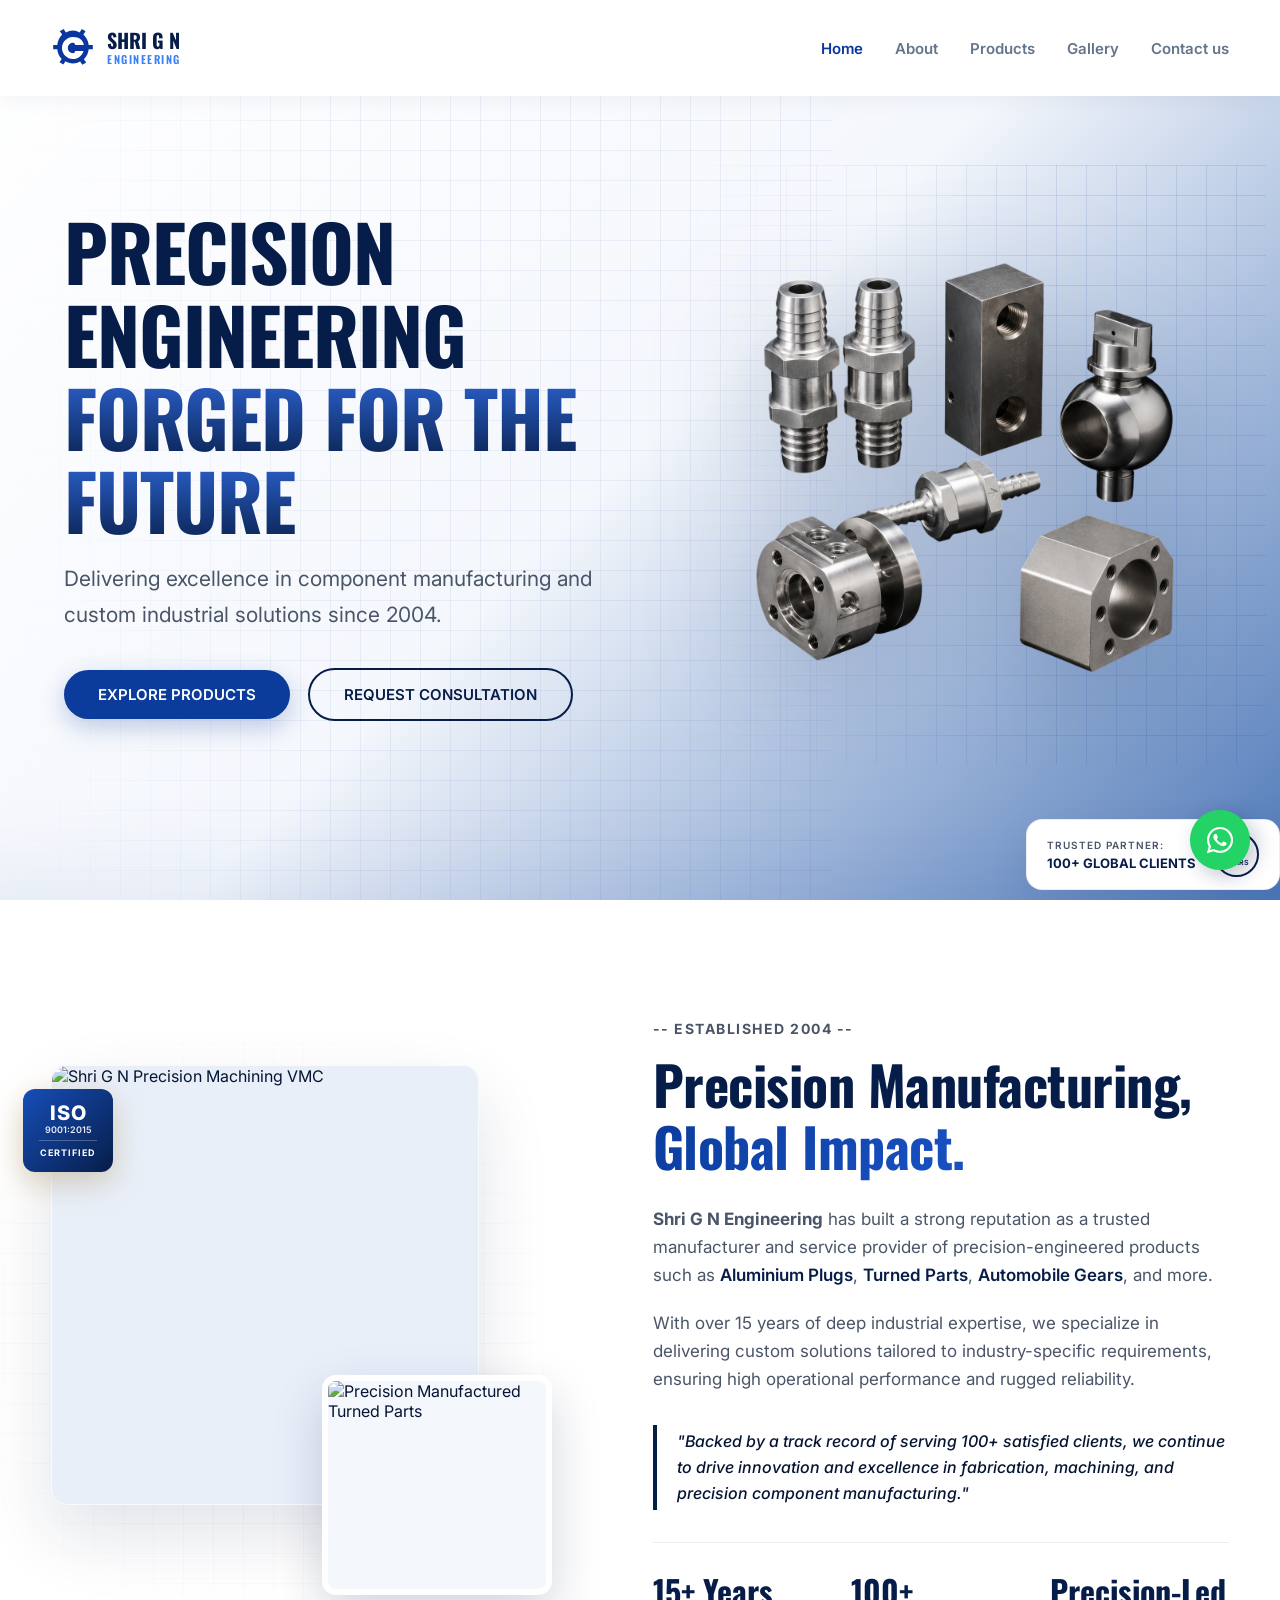
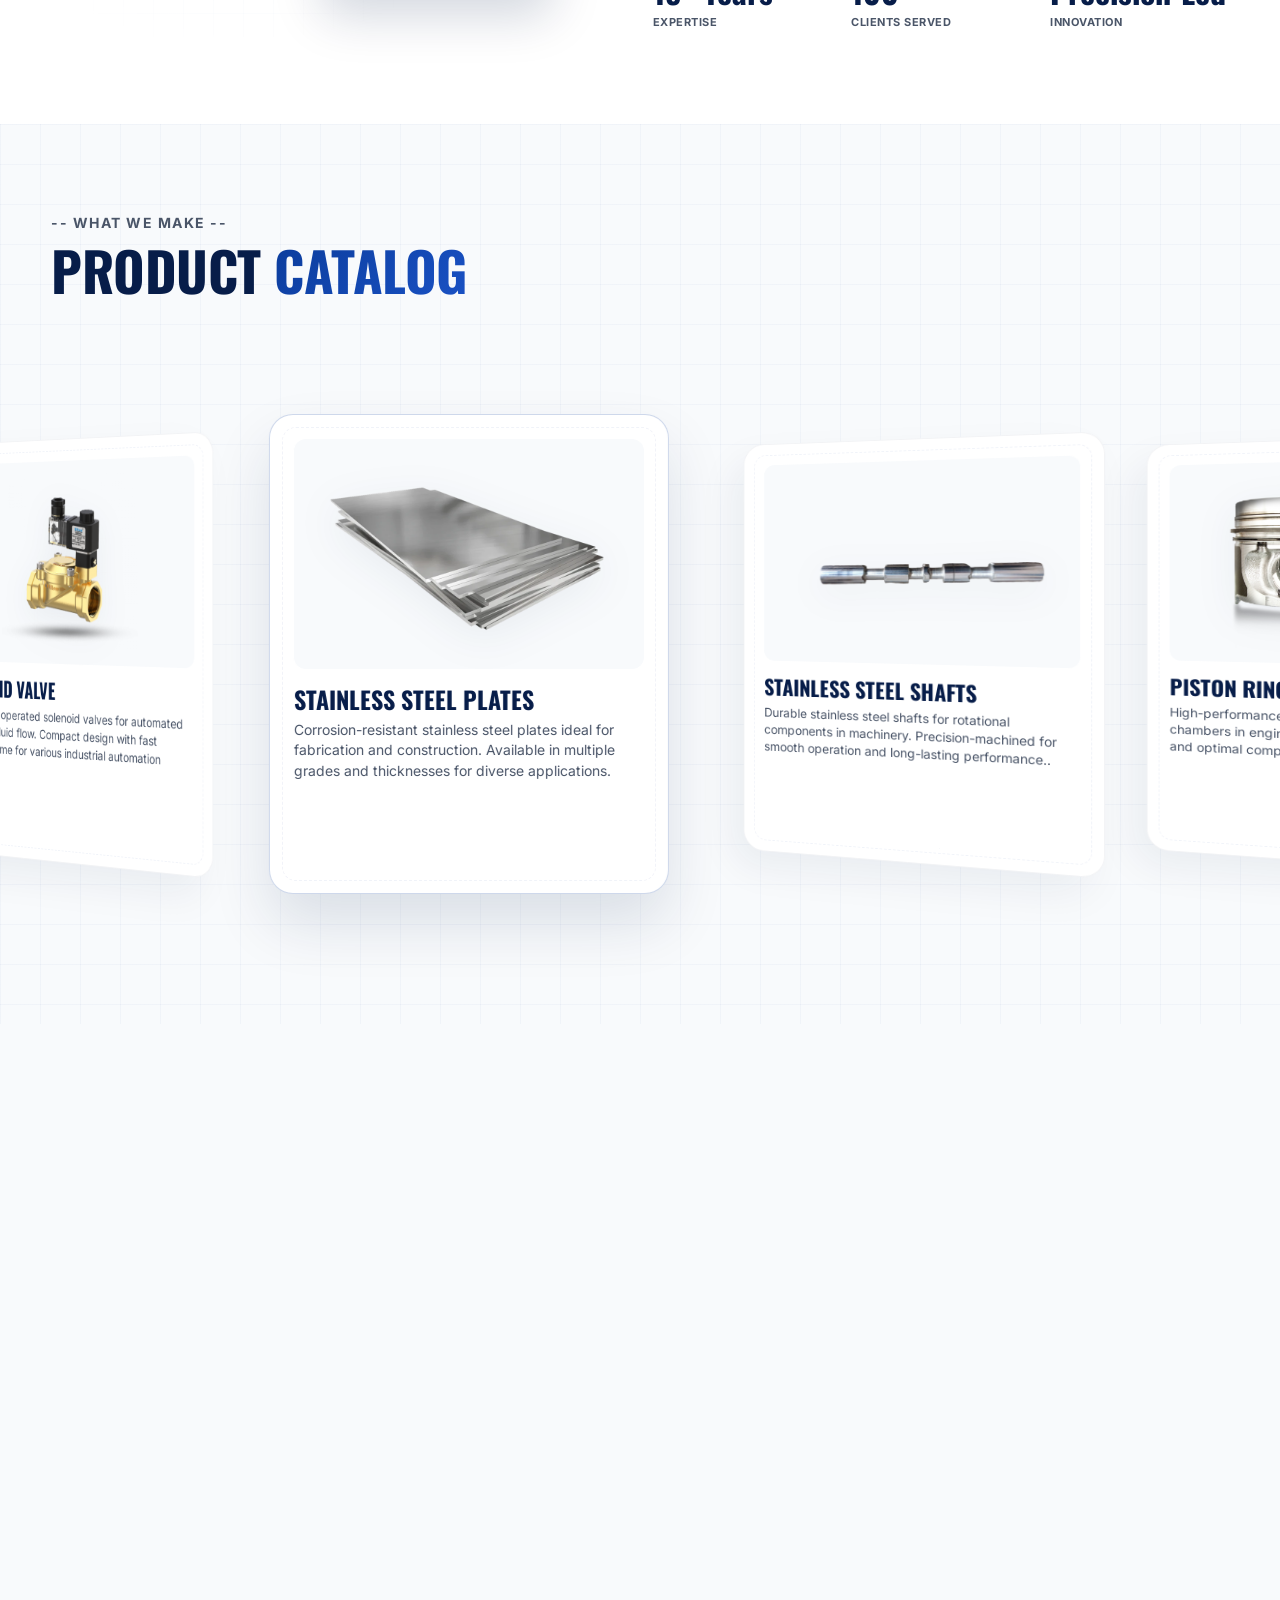
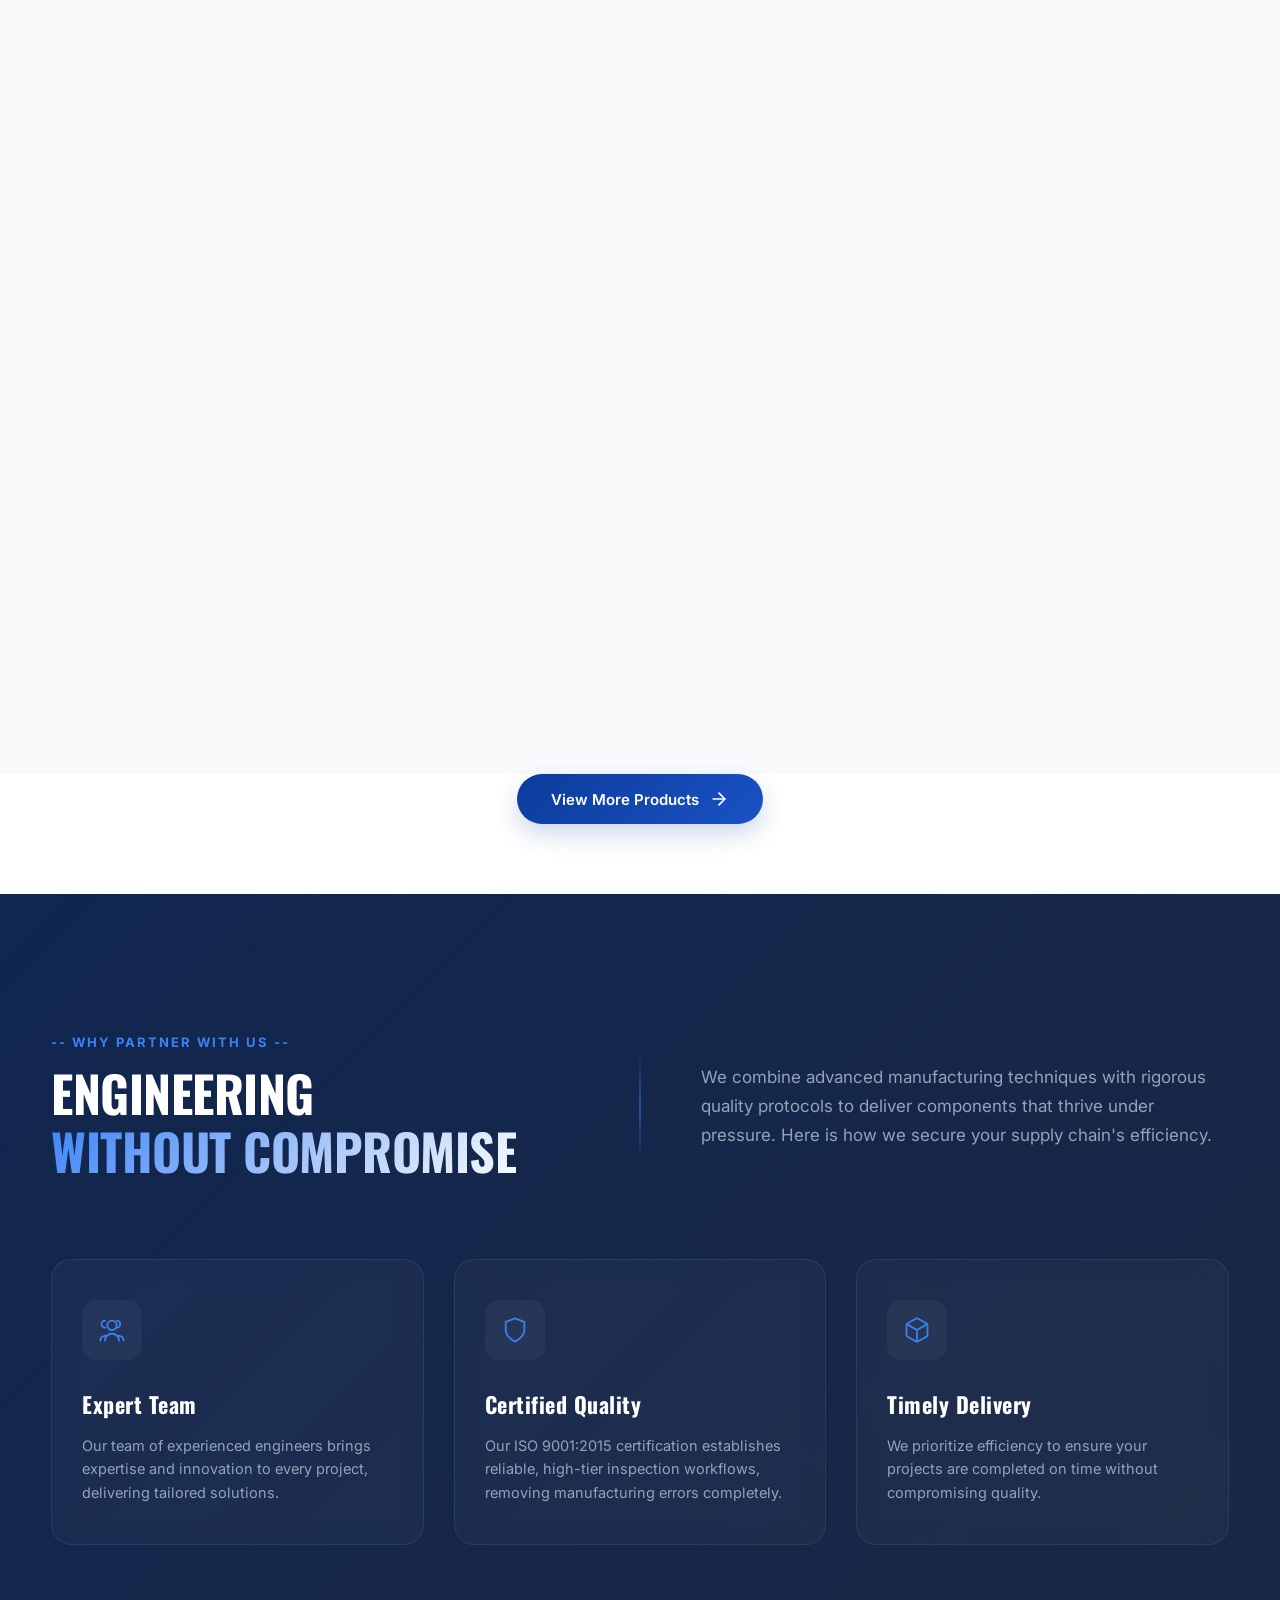
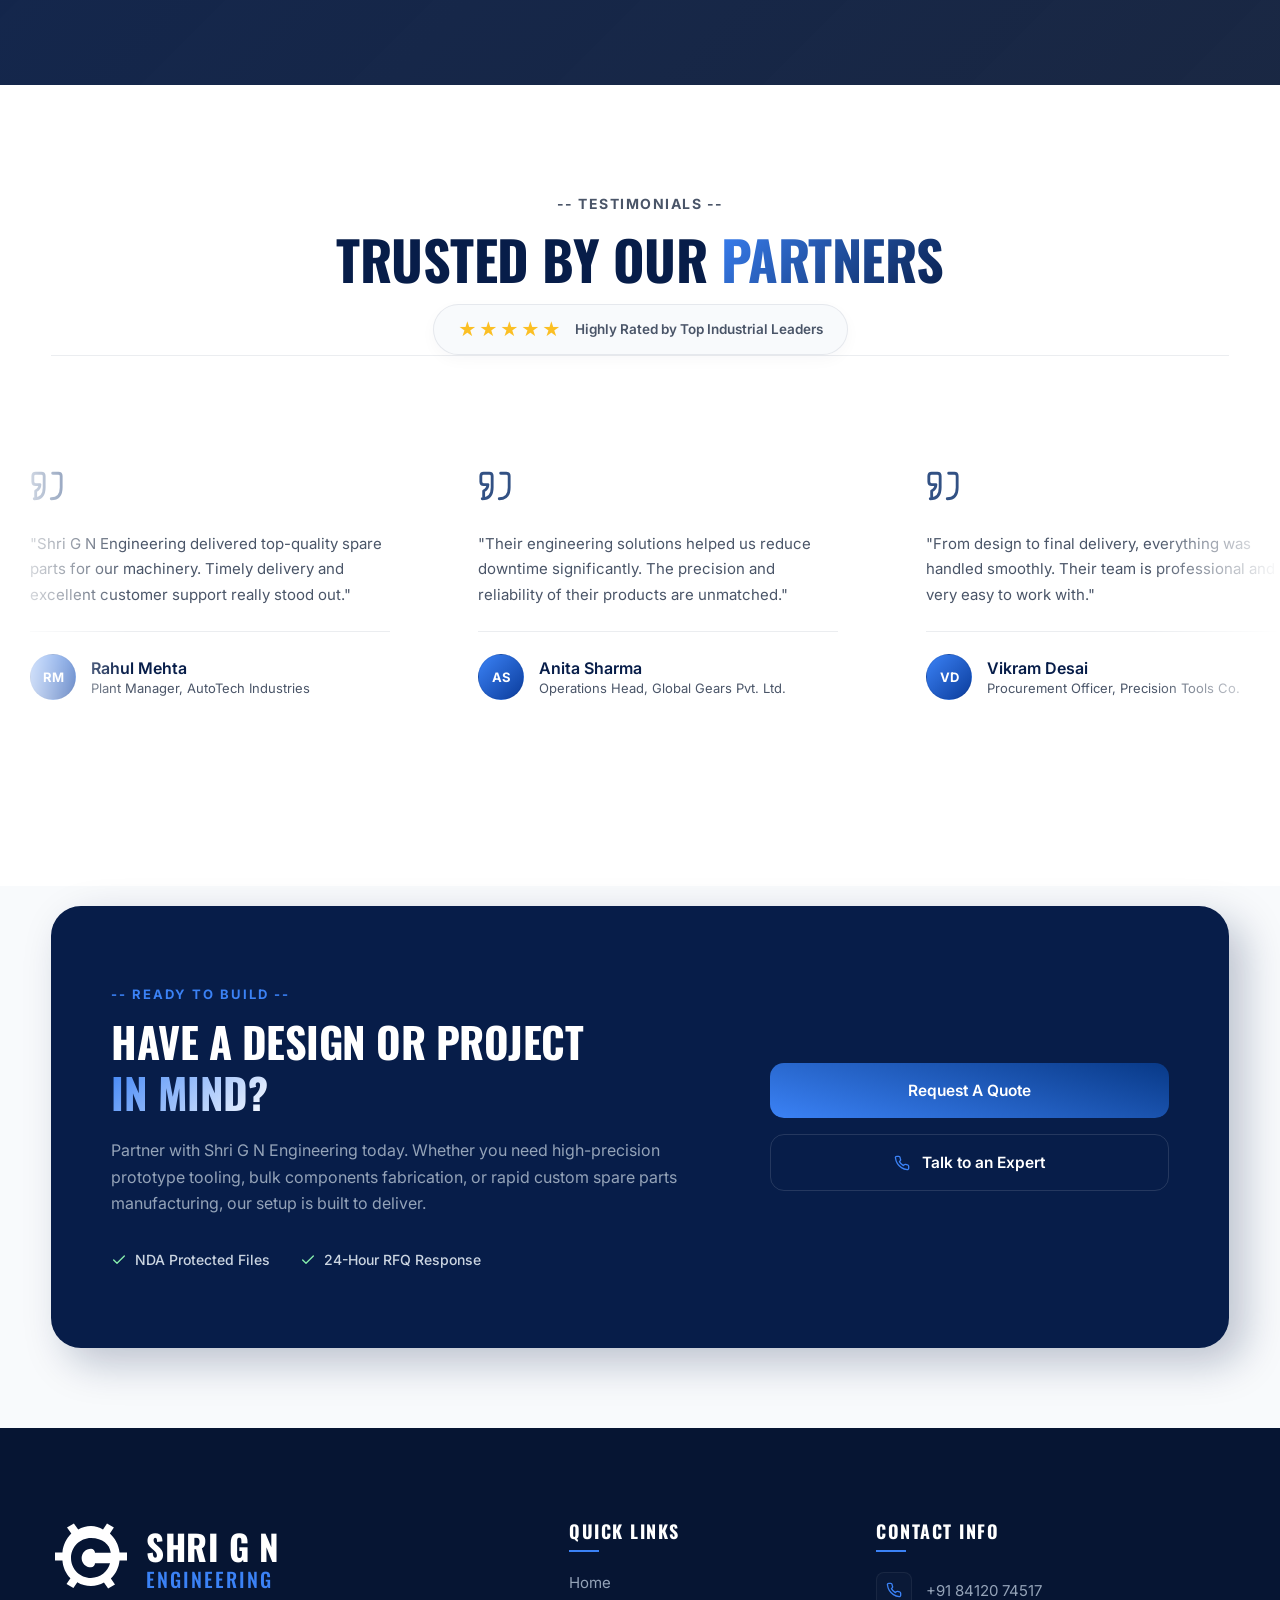
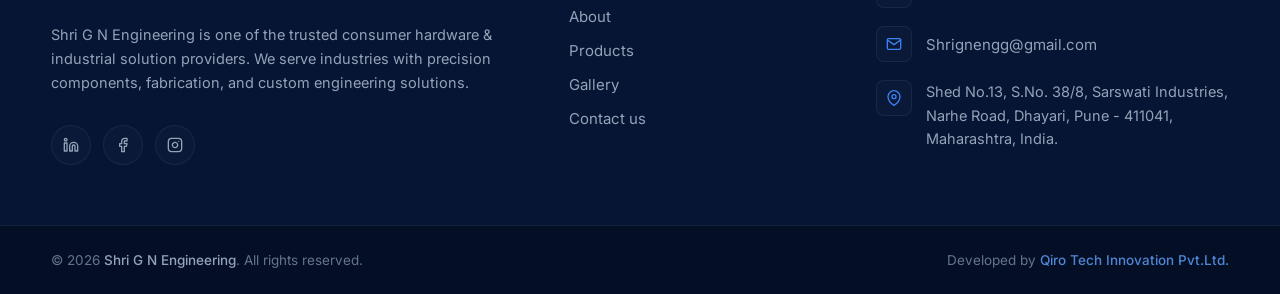
==== commit 735031a0: "Home Page Mobile Responsive" ====
--- a/index.html
+++ b/index.html
@@ -633,7 +633,7 @@
     </div>
 </footer>
 
-<a href="https://wa.me/919403118661?text=Hello!%20I%20am%20interested%20in%20your%20engineering%20services." 
+<a href="https://wa.me/91 84120 74517?text=Hello!%20I%20am%20interested%20in%20your%20engineering%20services." 
    class="whatsapp-floating-btn" 
    target="_blank" 
    rel="noopener noreferrer" 
